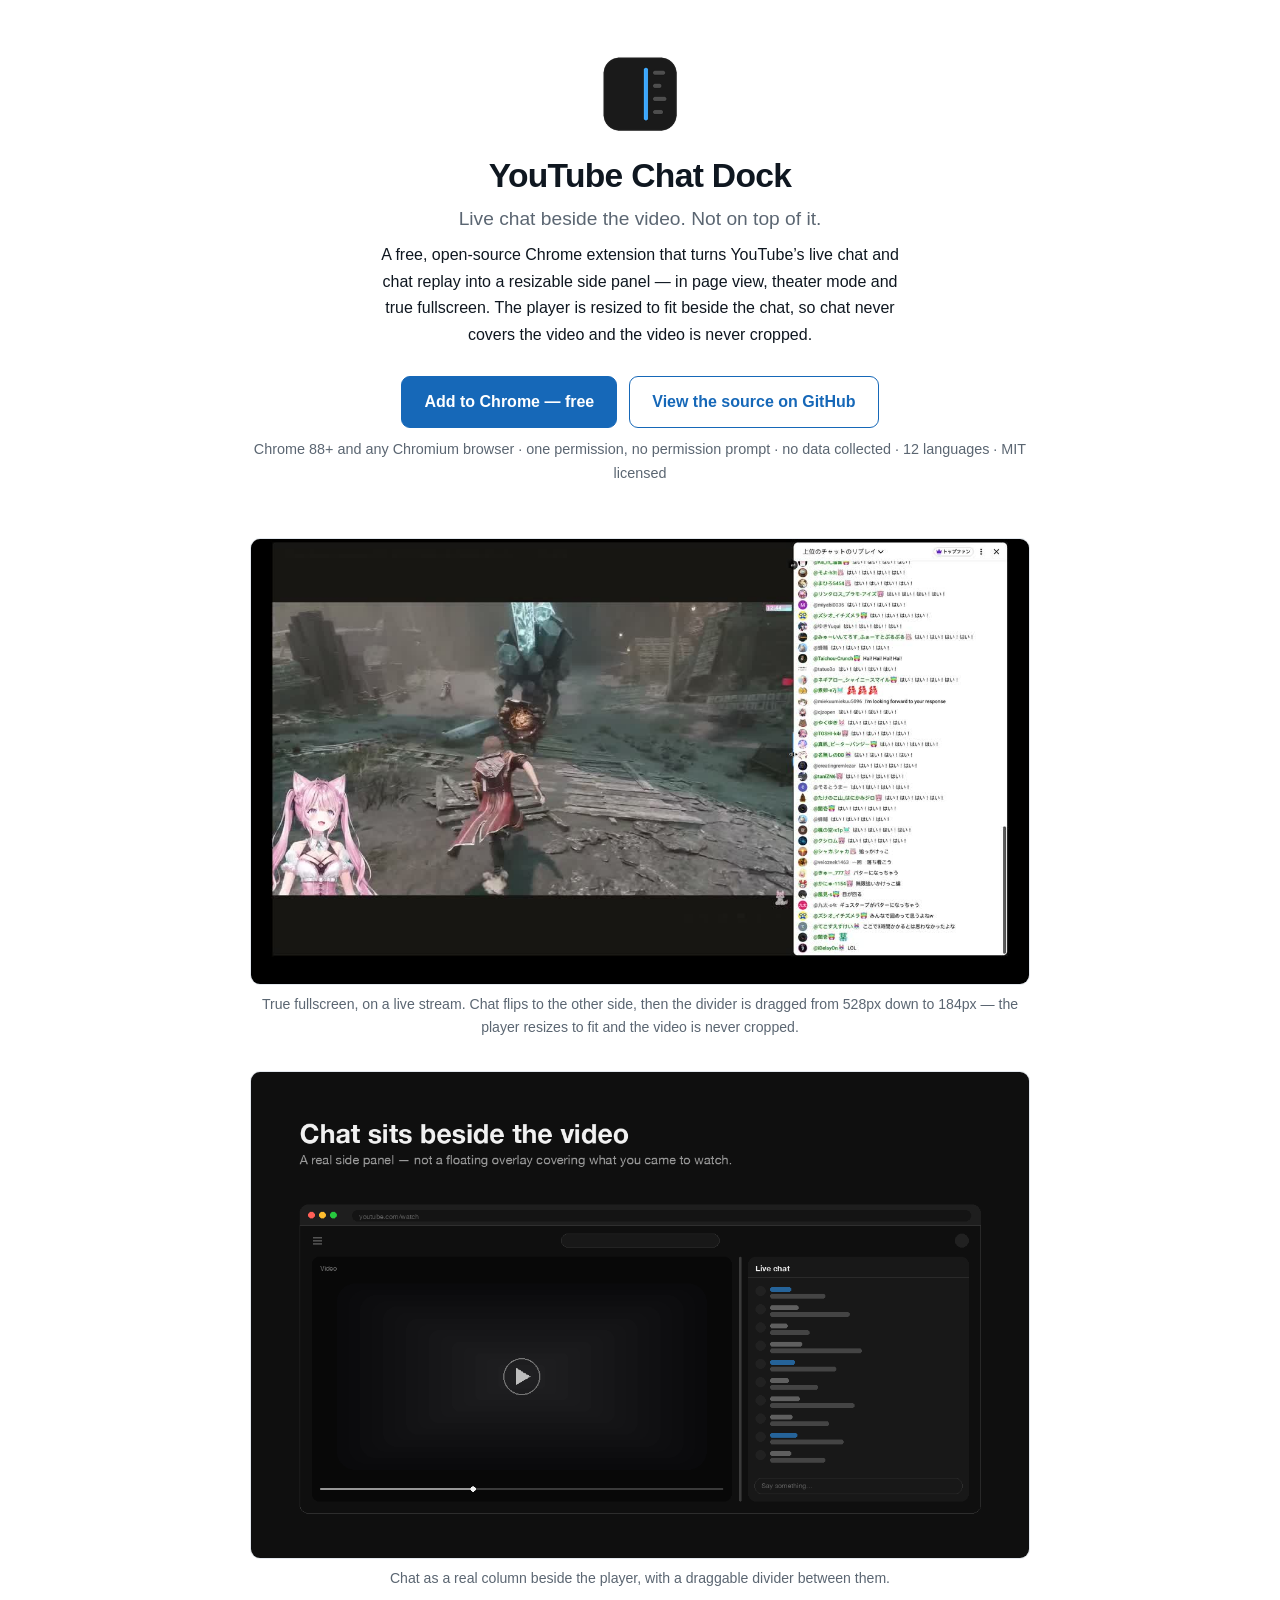
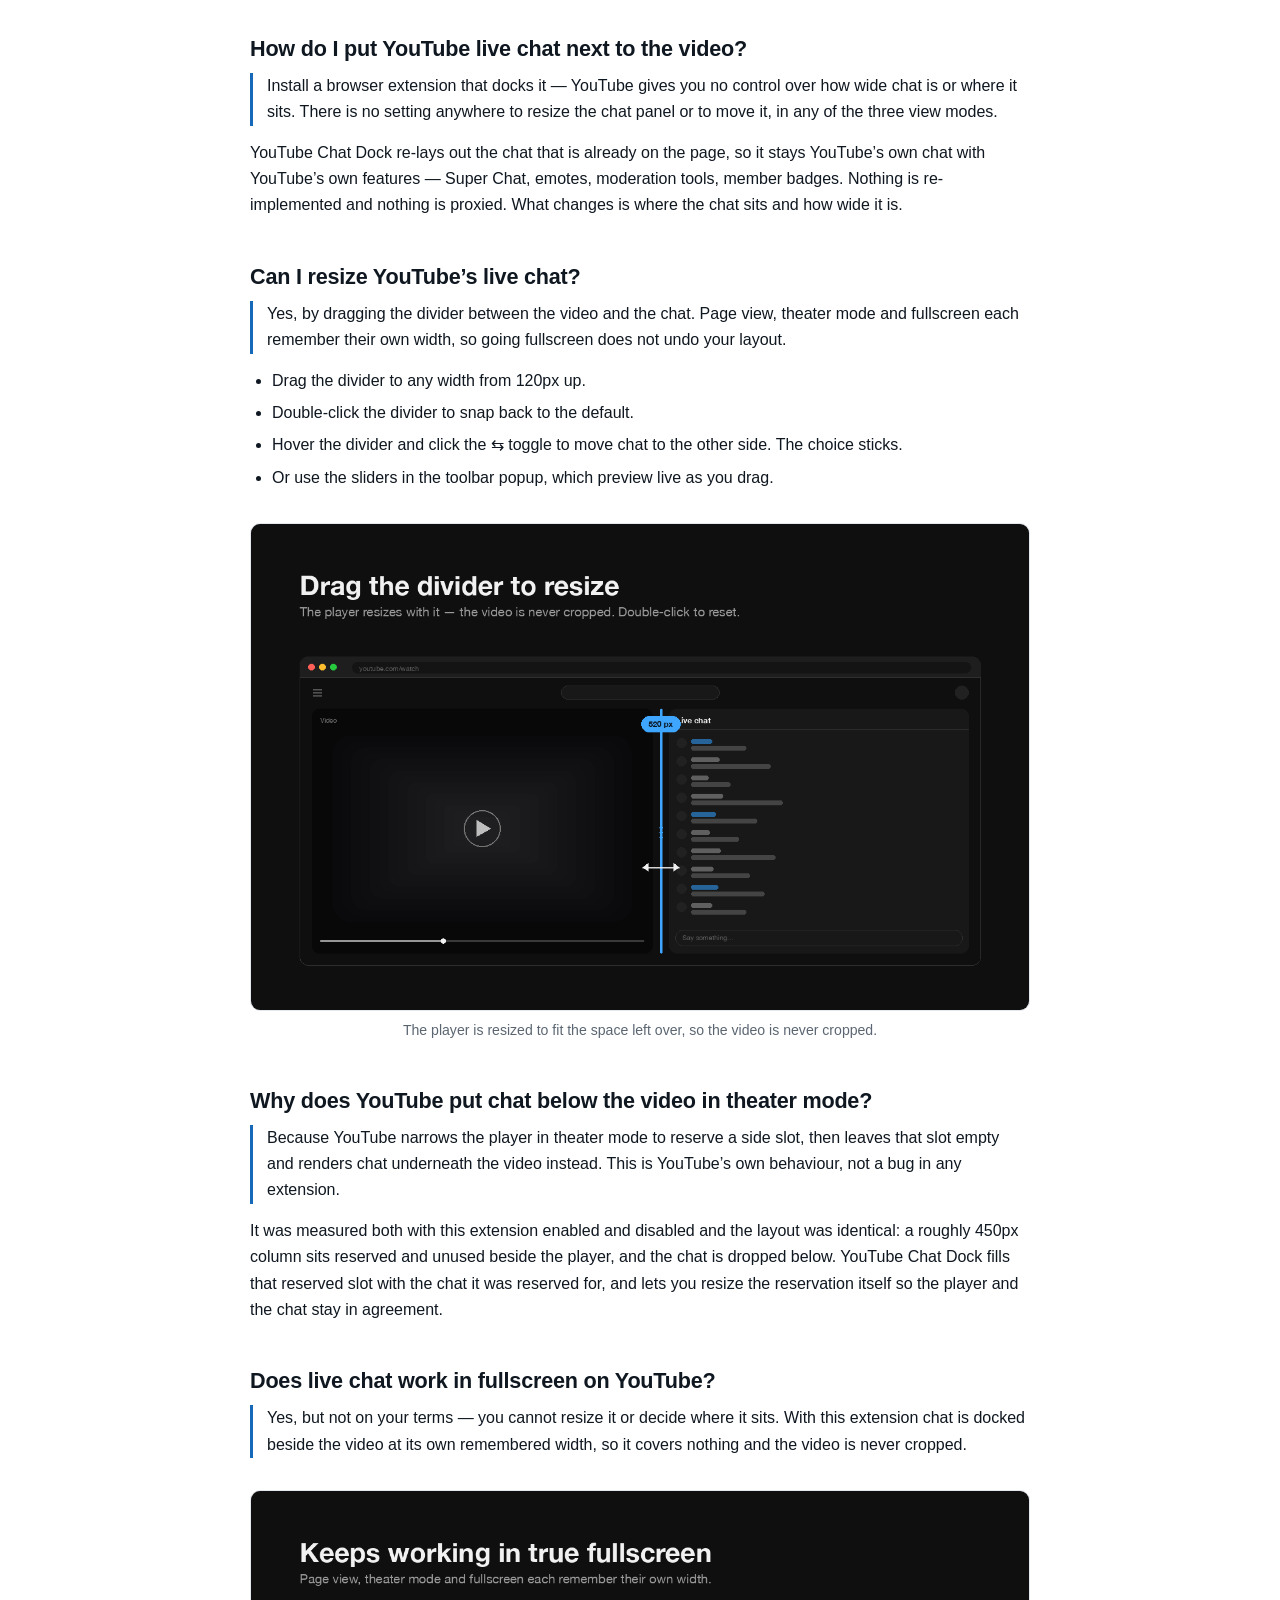
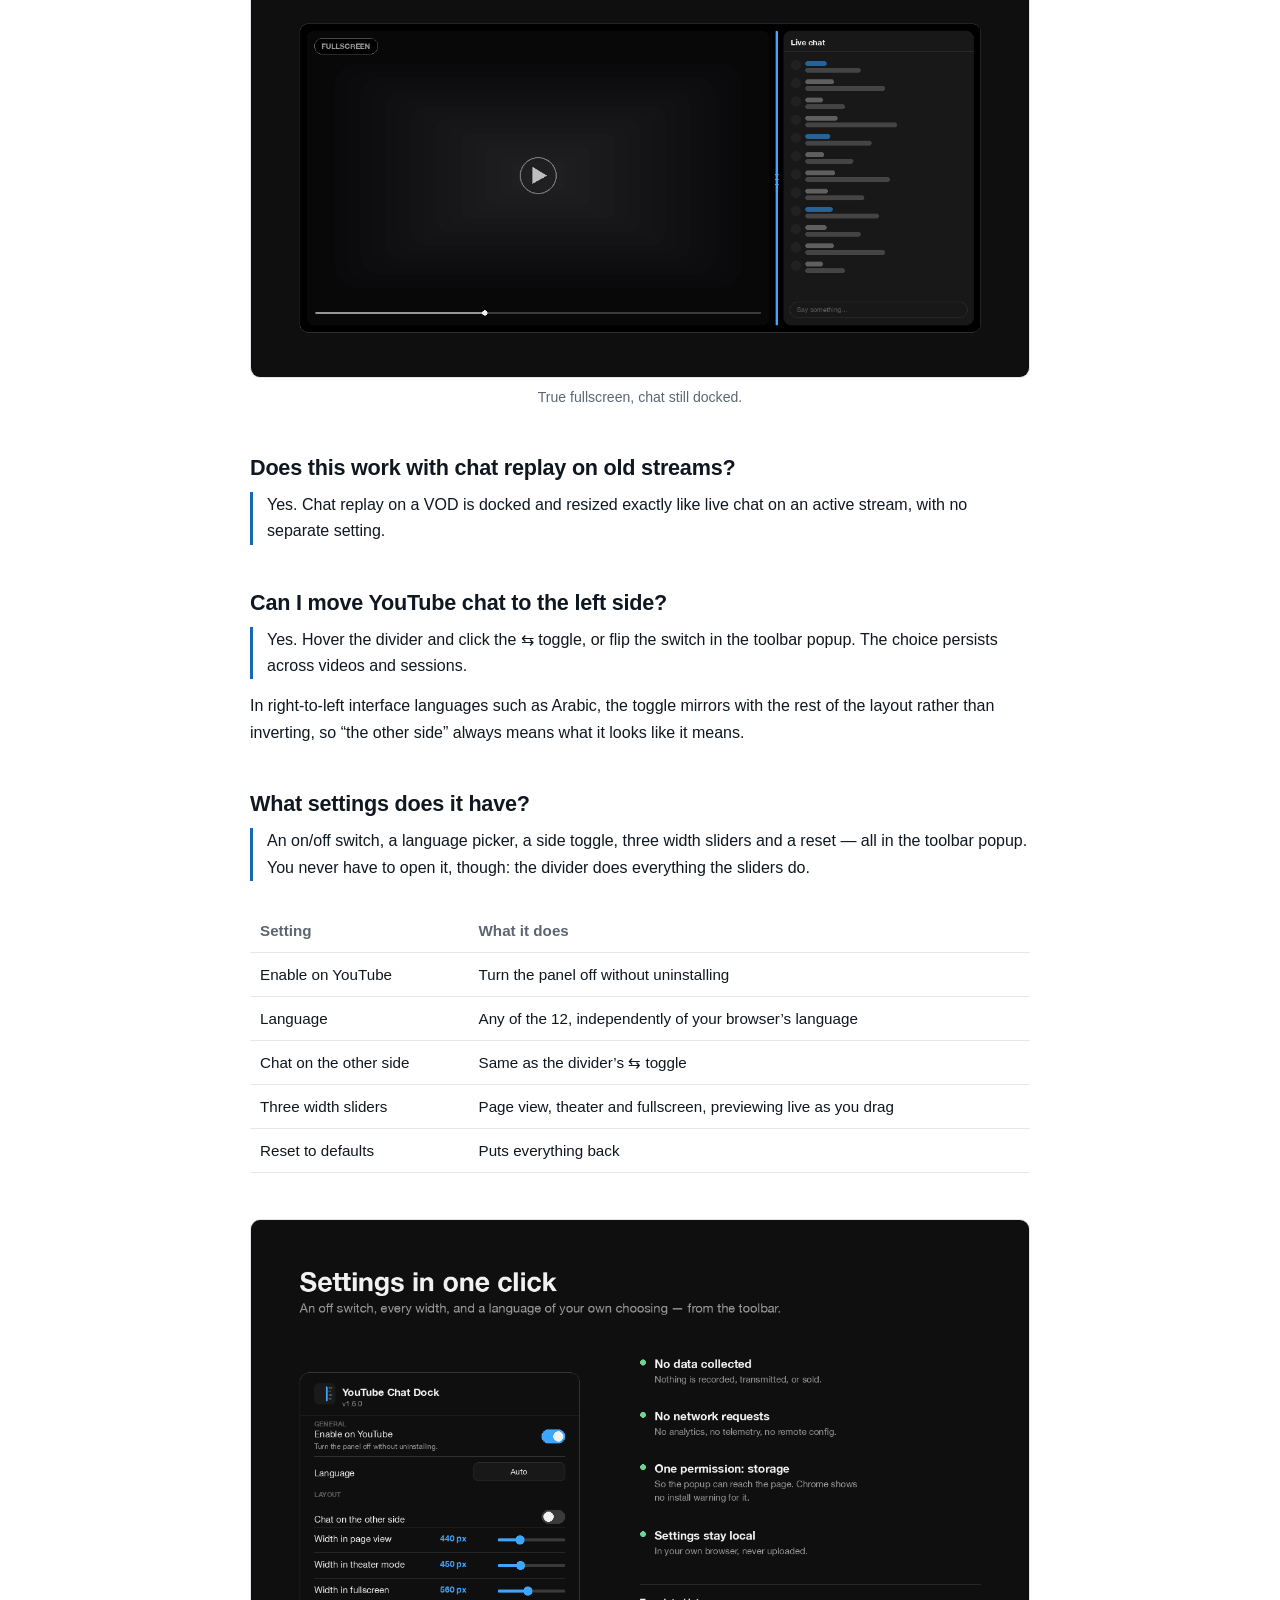
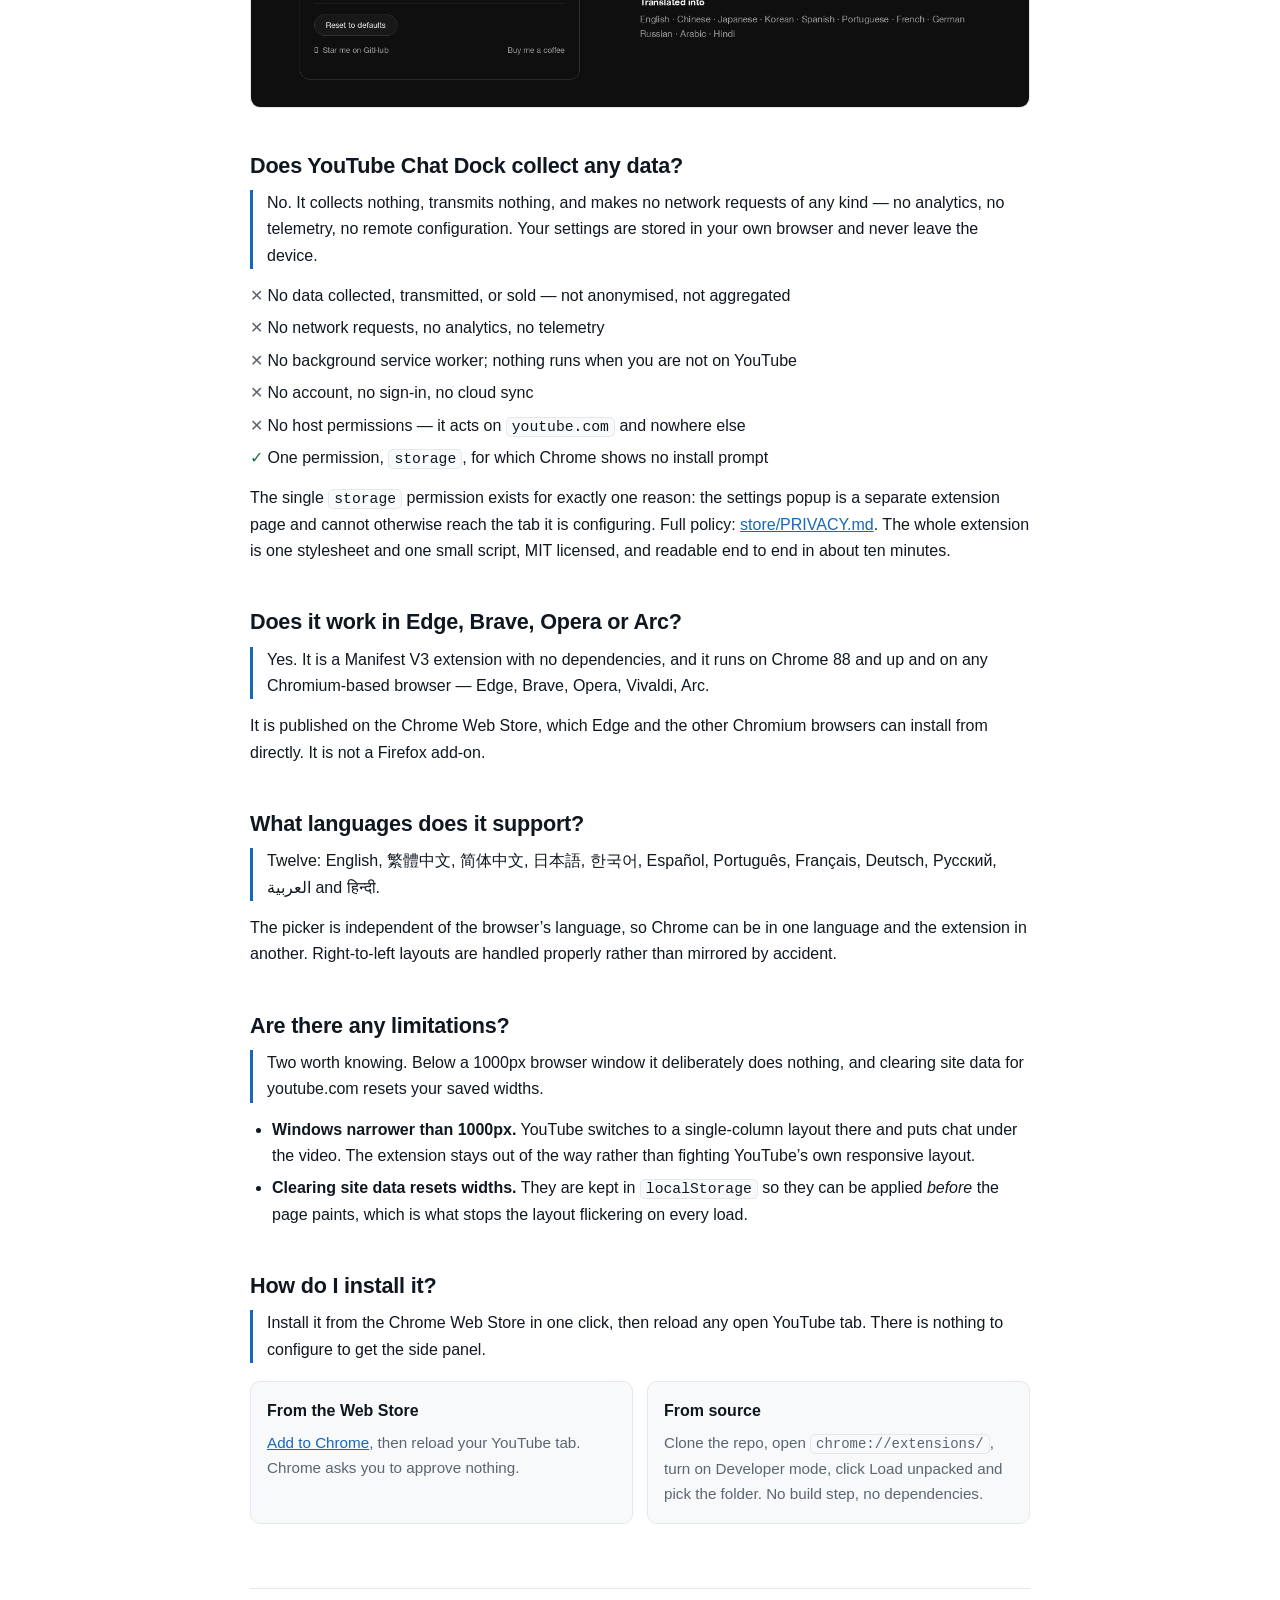
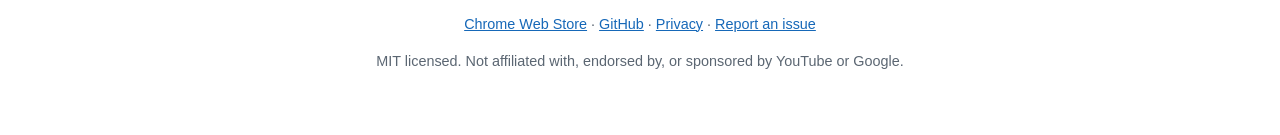
==== docs/index.html @ 8c86669f "Stop describing how YouTube presents chat, and say what it withholds The previous fix traded one wro" ====
<!DOCTYPE html>
<!--
  Landing page, served by GitHub Pages from /docs on main.

  It exists for search and for answer engines, which is why it is shaped the
  way it is: the store listing cannot rank for long-tail how-to queries, and a
  README ranks for little beyond the brand name. Every H2 below is phrased as
  a question someone actually types, and each answer opens with a direct
  sentence rather than a preamble — that first sentence is what gets lifted
  into a featured snippet or an LLM answer.

  The FAQPage JSON-LD at the bottom must stay word-for-word identical to the
  visible answers. Google drops structured data that does not match the page,
  so editing one without the other is worse than having neither.

  No external requests of any kind: no fonts, no CDN, no analytics. That keeps
  it fast, keeps the privacy claim below literally true of this page too, and
  means the page cannot break when something else goes down.
-->
<html lang="en">
<head>
<meta charset="utf-8">
<meta name="viewport" content="width=device-width, initial-scale=1">
<title>YouTube Chat Dock — Live Chat Side Panel for YouTube</title>
<meta name="description" content="Free Chrome extension that docks YouTube live chat and chat replay as a resizable side panel beside the video — in page view, theater mode and true fullscreen.">
<link rel="canonical" href="https://cc100053.github.io/YouTube-Chat-Dock/">
<link rel="icon" href="assets/icon128.png" type="image/png">

<meta property="og:type" content="website">
<meta property="og:site_name" content="YouTube Chat Dock">
<meta property="og:title" content="YouTube Chat Dock — Live Chat Side Panel for YouTube">
<meta property="og:description" content="Dock YouTube live chat and chat replay as a resizable side panel beside the video — page view, theater mode and true fullscreen.">
<meta property="og:url" content="https://cc100053.github.io/YouTube-Chat-Dock/">
<meta property="og:image" content="https://cc100053.github.io/YouTube-Chat-Dock/assets/screenshot-1-side-panel.png">
<meta name="twitter:card" content="summary_large_image">
<meta name="twitter:title" content="YouTube Chat Dock — Live Chat Side Panel for YouTube">
<meta name="twitter:description" content="Dock YouTube live chat and chat replay as a resizable side panel beside the video — page view, theater mode and true fullscreen.">
<meta name="twitter:image" content="https://cc100053.github.io/YouTube-Chat-Dock/assets/screenshot-1-side-panel.png">

<style>
:root{
  --bg:#ffffff; --fg:#0f1720; --muted:#5b6672; --line:#e3e8ee;
  --card:#f7f9fb; --accent:#1668b8; --accent-fg:#ffffff; --ok:#177245;
}
@media (prefers-color-scheme:dark){
  :root{
    --bg:#0e1116; --fg:#e8edf3; --muted:#9aa7b4; --line:#232a33;
    --card:#161b22; --accent:#3ea6ff; --accent-fg:#06121e; --ok:#6dd491;
  }
}
*{box-sizing:border-box}
html{-webkit-text-size-adjust:100%}
body{
  margin:0; background:var(--bg); color:var(--fg);
  font:16px/1.65 -apple-system,BlinkMacSystemFont,"Segoe UI",Roboto,Helvetica,Arial,sans-serif;
}
.wrap{max-width:820px; margin:0 auto; padding:0 20px}
a{color:var(--accent)}
img,video{max-width:100%; height:auto}

header{text-align:center; padding:56px 0 8px}
header img.logo{width:76px; height:76px}
h1{font-size:2.1rem; line-height:1.2; margin:16px 0 6px; letter-spacing:-.02em}
.tagline{font-size:1.2rem; color:var(--muted); margin:0 0 8px}
.lede{max-width:60ch; margin:0 auto; color:var(--fg)}

.cta{display:flex; gap:12px; justify-content:center; flex-wrap:wrap; margin:28px 0 10px}
.btn{
  display:inline-block; padding:12px 22px; border-radius:9px; font-weight:600;
  text-decoration:none; border:1px solid var(--accent);
  background:var(--accent); color:var(--accent-fg);
}
.btn.ghost{background:transparent; color:var(--accent)}
.meta{text-align:center; color:var(--muted); font-size:.9rem; margin:0 0 12px}

figure{margin:32px 0}
figcaption{color:var(--muted); font-size:.88rem; text-align:center; margin-top:8px}
.shot{border:1px solid var(--line); border-radius:10px; display:block}

h2{font-size:1.35rem; line-height:1.3; margin:44px 0 10px; letter-spacing:-.01em}
h3{font-size:1.05rem; margin:26px 0 6px}
p{margin:0 0 14px}
ul{margin:0 0 14px; padding-inline-start:22px}
li{margin:6px 0}

.answer{
  border-inline-start:3px solid var(--accent); padding-inline-start:14px;
  margin:0 0 14px; font-weight:500;
}
.grid{display:grid; grid-template-columns:repeat(auto-fit,minmax(240px,1fr)); gap:14px; margin:18px 0}
.card{background:var(--card); border:1px solid var(--line); border-radius:10px; padding:16px}
.card h3{margin:0 0 6px; font-size:1rem}
.card p{margin:0; color:var(--muted); font-size:.95rem}

table{width:100%; border-collapse:collapse; margin:14px 0; font-size:.95rem}
th,td{text-align:start; padding:9px 10px; border-bottom:1px solid var(--line); vertical-align:top}
th{color:var(--muted); font-weight:600}
.scroller{overflow-x:auto}

.privacy li{list-style:none; margin-inline-start:-22px}
.privacy .no::before{content:"✕ "; color:var(--muted)}
.privacy .yes::before{content:"✓ "; color:var(--ok)}

footer{
  margin:64px 0 0; padding:24px 0 48px; border-top:1px solid var(--line);
  color:var(--muted); font-size:.9rem; text-align:center;
}
code{background:var(--card); border:1px solid var(--line); border-radius:5px; padding:1px 5px; font-size:.92em}
</style>
</head>
<body>

<div class="wrap">

<header>
  <img class="logo" src="assets/icon128.png" width="76" height="76" alt="YouTube Chat Dock logo">
  <h1>YouTube Chat Dock</h1>
  <p class="tagline">Live chat beside the video. Not on top of it.</p>
  <p class="lede">
    A free, open-source Chrome extension that turns YouTube&rsquo;s live chat and
    chat replay into a resizable side panel &mdash; in page view, theater mode
    and true fullscreen. The player is resized to fit beside the chat, so chat
    never covers the video and the video is never cropped.
  </p>
  <div class="cta">
    <a class="btn" href="https://chromewebstore.google.com/detail/youtube-chat-dock/bkmbhlkcjbkjapbamkidacajjfhoiiam">Add to Chrome &mdash; free</a>
    <a class="btn ghost" href="https://github.com/cc100053/YouTube-Chat-Dock">View the source on GitHub</a>
  </div>
  <p class="meta">
    Chrome 88+ and any Chromium browser &middot; one permission, no permission prompt &middot;
    no data collected &middot; 12 languages &middot; MIT licensed
  </p>
</header>

<!--
  The demo is MP4, not a GIF, and that is a measured decision rather than a
  preference. The clip is full-motion game footage with a scrolling chat beside
  it, so nearly every pixel changes every frame and GIF's inter-frame
  compression has nothing to work with: the same 2.8 seconds measured 4.3MB as
  a 480px GIF that looked rough, against 2.0MB as a 1280px MP4 that does not.
  autoplay+muted+loop+playsinline is what makes it behave like a GIF anyway,
  and it is the combination iOS Safari requires to play inline at all.
-->
<figure>
  <video class="shot" src="assets/demo.mp4" poster="assets/demo-poster.jpg"
         width="1280" height="732"
         autoplay loop muted playsinline preload="metadata"
         aria-label="Screen recording: YouTube in true fullscreen with live chat docked as a side panel beside the video. The panel is flipped to the other side, then resized by dragging the divider from 528px down to 184px, with the video resizing to fit and never cropping.">
  </video>
  <figcaption>
    True fullscreen, on a live stream. Chat flips to the other side, then the
    divider is dragged from 528px down to 184px — the player resizes to fit and
    the video is never cropped.
  </figcaption>
</figure>

<figure>
  <img class="shot" src="assets/screenshot-1-side-panel.png" width="1280" height="800"
       alt="YouTube live chat docked as a resizable column to the right of the video, with a draggable divider between them">
  <figcaption>Chat as a real column beside the player, with a draggable divider between them.</figcaption>
</figure>

<h2>How do I put YouTube live chat next to the video?</h2>
<p class="answer">
  Install a browser extension that docks it &mdash; YouTube gives you no control
  over how wide chat is or where it sits. There is no setting anywhere to resize
  the chat panel or to move it, in any of the three view modes.
</p>
<p>
  YouTube Chat Dock re-lays out the chat that is already on the page, so it stays
  YouTube&rsquo;s own chat with YouTube&rsquo;s own features &mdash; Super Chat,
  emotes, moderation tools, member badges. Nothing is re-implemented and nothing
  is proxied. What changes is where the chat sits and how wide it is.
</p>

<h2>Can I resize YouTube&rsquo;s live chat?</h2>
<p class="answer">
  Yes, by dragging the divider between the video and the chat. Page view, theater
  mode and fullscreen each remember their own width, so going fullscreen does not
  undo your layout.
</p>
<ul>
  <li>Drag the divider to any width from 120px up.</li>
  <li>Double-click the divider to snap back to the default.</li>
  <li>Hover the divider and click the &#8646; toggle to move chat to the other side. The choice sticks.</li>
  <li>Or use the sliders in the toolbar popup, which preview live as you drag.</li>
</ul>
<figure>
  <img class="shot" src="assets/screenshot-2-drag-to-resize.png" width="1280" height="800"
       alt="Illustration of the divider being dragged, with the video resizing to fit the space left over">
  <figcaption>The player is resized to fit the space left over, so the video is never cropped.</figcaption>
</figure>

<h2>Why does YouTube put chat below the video in theater mode?</h2>
<p class="answer">
  Because YouTube narrows the player in theater mode to reserve a side slot, then
  leaves that slot empty and renders chat underneath the video instead. This is
  YouTube&rsquo;s own behaviour, not a bug in any extension.
</p>
<p>
  It was measured both with this extension enabled and disabled and the layout was
  identical: a roughly 450px column sits reserved and unused beside the player, and
  the chat is dropped below. YouTube Chat Dock fills that reserved slot with the
  chat it was reserved for, and lets you resize the reservation itself so the
  player and the chat stay in agreement.
</p>

<h2>Does live chat work in fullscreen on YouTube?</h2>
<p class="answer">
  Yes, but not on your terms &mdash; you cannot resize it or decide where it
  sits. With this extension chat is docked beside the video at its own
  remembered width, so it covers nothing and the video is never cropped.
</p>
<figure>
  <img class="shot" src="assets/screenshot-3-fullscreen.png" width="1280" height="800"
       alt="Illustration of chat docked beside the video in true fullscreen, with the video uncropped">
  <figcaption>True fullscreen, chat still docked.</figcaption>
</figure>

<h2>Does this work with chat replay on old streams?</h2>
<p class="answer">
  Yes. Chat replay on a VOD is docked and resized exactly like live chat on an
  active stream, with no separate setting.
</p>

<h2>Can I move YouTube chat to the left side?</h2>
<p class="answer">
  Yes. Hover the divider and click the &#8646; toggle, or flip the switch in the
  toolbar popup. The choice persists across videos and sessions.
</p>
<p>
  In right-to-left interface languages such as Arabic, the toggle mirrors with the
  rest of the layout rather than inverting, so &ldquo;the other side&rdquo; always
  means what it looks like it means.
</p>

<h2>What settings does it have?</h2>
<p class="answer">
  An on/off switch, a language picker, a side toggle, three width sliders and a
  reset &mdash; all in the toolbar popup. You never have to open it, though: the
  divider does everything the sliders do.
</p>
<div class="scroller">
<table>
  <tr><th>Setting</th><th>What it does</th></tr>
  <tr><td>Enable on YouTube</td><td>Turn the panel off without uninstalling</td></tr>
  <tr><td>Language</td><td>Any of the 12, independently of your browser&rsquo;s language</td></tr>
  <tr><td>Chat on the other side</td><td>Same as the divider&rsquo;s &#8646; toggle</td></tr>
  <tr><td>Three width sliders</td><td>Page view, theater and fullscreen, previewing live as you drag</td></tr>
  <tr><td>Reset to defaults</td><td>Puts everything back</td></tr>
</table>
</div>
<figure>
  <img class="shot" src="assets/screenshot-5-settings.png" width="1280" height="800"
       alt="The settings popup, showing an enable switch, language picker, side toggle and three width sliders">
</figure>

<h2>Does YouTube Chat Dock collect any data?</h2>
<p class="answer">
  No. It collects nothing, transmits nothing, and makes no network requests of any
  kind &mdash; no analytics, no telemetry, no remote configuration. Your settings
  are stored in your own browser and never leave the device.
</p>
<ul class="privacy">
  <li class="no">No data collected, transmitted, or sold &mdash; not anonymised, not aggregated</li>
  <li class="no">No network requests, no analytics, no telemetry</li>
  <li class="no">No background service worker; nothing runs when you are not on YouTube</li>
  <li class="no">No account, no sign-in, no cloud sync</li>
  <li class="no">No host permissions &mdash; it acts on <code>youtube.com</code> and nowhere else</li>
  <li class="yes">One permission, <code>storage</code>, for which Chrome shows no install prompt</li>
</ul>
<p>
  The single <code>storage</code> permission exists for exactly one reason: the
  settings popup is a separate extension page and cannot otherwise reach the tab it
  is configuring. Full policy:
  <a href="https://github.com/cc100053/YouTube-Chat-Dock/blob/main/store/PRIVACY.md">store/PRIVACY.md</a>.
  The whole extension is one stylesheet and one small script, MIT licensed, and
  readable end to end in about ten minutes.
</p>

<h2>Does it work in Edge, Brave, Opera or Arc?</h2>
<p class="answer">
  Yes. It is a Manifest V3 extension with no dependencies, and it runs on Chrome 88
  and up and on any Chromium-based browser &mdash; Edge, Brave, Opera, Vivaldi, Arc.
</p>
<p>
  It is published on the Chrome Web Store, which Edge and the other Chromium
  browsers can install from directly. It is not a Firefox add-on.
</p>

<h2>What languages does it support?</h2>
<p class="answer">
  Twelve: English, 繁體中文, 简体中文, 日本語, 한국어, Español, Português, Français,
  Deutsch, Русский, العربية and हिन्दी.
</p>
<p>
  The picker is independent of the browser&rsquo;s language, so Chrome can be in one
  language and the extension in another. Right-to-left layouts are handled properly
  rather than mirrored by accident.
</p>

<h2>Are there any limitations?</h2>
<p class="answer">
  Two worth knowing. Below a 1000px browser window it deliberately does nothing,
  and clearing site data for youtube.com resets your saved widths.
</p>
<ul>
  <li>
    <strong>Windows narrower than 1000px.</strong> YouTube switches to a
    single-column layout there and puts chat under the video. The extension stays
    out of the way rather than fighting YouTube&rsquo;s own responsive layout.
  </li>
  <li>
    <strong>Clearing site data resets widths.</strong> They are kept in
    <code>localStorage</code> so they can be applied <em>before</em> the page paints,
    which is what stops the layout flickering on every load.
  </li>
</ul>

<h2>How do I install it?</h2>
<p class="answer">
  Install it from the Chrome Web Store in one click, then reload any open YouTube
  tab. There is nothing to configure to get the side panel.
</p>
<div class="grid">
  <div class="card">
    <h3>From the Web Store</h3>
    <p><a href="https://chromewebstore.google.com/detail/youtube-chat-dock/bkmbhlkcjbkjapbamkidacajjfhoiiam">Add to Chrome</a>, then reload your YouTube tab. Chrome asks you to approve nothing.</p>
  </div>
  <div class="card">
    <h3>From source</h3>
    <p>Clone the repo, open <code>chrome://extensions/</code>, turn on Developer mode, click Load unpacked and pick the folder. No build step, no dependencies.</p>
  </div>
</div>

<footer>
  <p>
    <a href="https://chromewebstore.google.com/detail/youtube-chat-dock/bkmbhlkcjbkjapbamkidacajjfhoiiam">Chrome Web Store</a> &middot;
    <a href="https://github.com/cc100053/YouTube-Chat-Dock">GitHub</a> &middot;
    <a href="https://github.com/cc100053/YouTube-Chat-Dock/blob/main/store/PRIVACY.md">Privacy</a> &middot;
    <a href="https://github.com/cc100053/YouTube-Chat-Dock/issues">Report an issue</a>
  </p>
  <p>MIT licensed. Not affiliated with, endorsed by, or sponsored by YouTube or Google.</p>
</footer>

</div>

<script type="application/ld+json">
{
  "@context": "https://schema.org",
  "@graph": [
    {
      "@type": "SoftwareApplication",
      "@id": "https://cc100053.github.io/YouTube-Chat-Dock/#app",
      "name": "YouTube Chat Dock",
      "alternateName": "YouTube Chat Dock — Side Panel for Live Chat & Replay",
      "description": "A Chrome extension that turns YouTube's live chat and chat replay into a resizable side panel beside the video, in page view, theater mode and true fullscreen.",
      "applicationCategory": "BrowserApplication",
      "applicationSubCategory": "Chrome Extension",
      "operatingSystem": "Chrome 88+, Microsoft Edge, Brave, Opera, Vivaldi, Arc",
      "browserRequirements": "Requires Chrome 88 or any Chromium-based browser",
      "softwareVersion": "1.7.0",
      "url": "https://cc100053.github.io/YouTube-Chat-Dock/",
      "downloadUrl": "https://chromewebstore.google.com/detail/youtube-chat-dock/bkmbhlkcjbkjapbamkidacajjfhoiiam",
      "installUrl": "https://chromewebstore.google.com/detail/youtube-chat-dock/bkmbhlkcjbkjapbamkidacajjfhoiiam",
      "screenshot": "https://cc100053.github.io/YouTube-Chat-Dock/assets/screenshot-1-side-panel.png",
      "license": "https://opensource.org/licenses/MIT",
      "isAccessibleForFree": true,
      "inLanguage": ["en","zh-TW","zh-CN","ja","ko","es","pt-BR","fr","de","ru","ar","hi"],
      "offers": {
        "@type": "Offer",
        "price": "0",
        "priceCurrency": "USD"
      },
      "featureList": [
        "Docks YouTube live chat as a resizable side panel beside the video",
        "Draggable divider, with separate remembered widths for page view, theater mode and fullscreen",
        "Works in true fullscreen, where YouTube gives you no control over the chat's width or position",
        "Fills the empty side slot YouTube reserves in theater mode",
        "Chat replay on VODs behaves exactly like live chat",
        "Chat can be moved to either side",
        "Right-to-left layouts supported",
        "12 interface languages, independent of the browser language"
      ]
    },
    {
      "@type": "FAQPage",
      "@id": "https://cc100053.github.io/YouTube-Chat-Dock/#faq",
      "mainEntity": [
        {
          "@type": "Question",
          "name": "How do I put YouTube live chat next to the video?",
          "acceptedAnswer": {
            "@type": "Answer",
            "text": "Install a browser extension that docks it — YouTube gives you no control over how wide chat is or where it sits. There is no setting anywhere to resize the chat panel or to move it, in any of the three view modes."
          }
        },
        {
          "@type": "Question",
          "name": "Can I resize YouTube’s live chat?",
          "acceptedAnswer": {
            "@type": "Answer",
            "text": "Yes, by dragging the divider between the video and the chat. Page view, theater mode and fullscreen each remember their own width, so going fullscreen does not undo your layout."
          }
        },
        {
          "@type": "Question",
          "name": "Why does YouTube put chat below the video in theater mode?",
          "acceptedAnswer": {
            "@type": "Answer",
            "text": "Because YouTube narrows the player in theater mode to reserve a side slot, then leaves that slot empty and renders chat underneath the video instead. This is YouTube’s own behaviour, not a bug in any extension."
          }
        },
        {
          "@type": "Question",
          "name": "Does live chat work in fullscreen on YouTube?",
          "acceptedAnswer": {
            "@type": "Answer",
            "text": "Yes, but not on your terms — you cannot resize it or decide where it sits. With this extension chat is docked beside the video at its own remembered width, so it covers nothing and the video is never cropped."
          }
        },
        {
          "@type": "Question",
          "name": "Does this work with chat replay on old streams?",
          "acceptedAnswer": {
            "@type": "Answer",
            "text": "Yes. Chat replay on a VOD is docked and resized exactly like live chat on an active stream, with no separate setting."
          }
        },
        {
          "@type": "Question",
          "name": "Can I move YouTube chat to the left side?",
          "acceptedAnswer": {
            "@type": "Answer",
            "text": "Yes. Hover the divider and click the ⇆ toggle, or flip the switch in the toolbar popup. The choice persists across videos and sessions."
          }
        },
        {
          "@type": "Question",
          "name": "What settings does it have?",
          "acceptedAnswer": {
            "@type": "Answer",
            "text": "An on/off switch, a language picker, a side toggle, three width sliders and a reset — all in the toolbar popup. You never have to open it, though: the divider does everything the sliders do."
          }
        },
        {
          "@type": "Question",
          "name": "Does YouTube Chat Dock collect any data?",
          "acceptedAnswer": {
            "@type": "Answer",
            "text": "No. It collects nothing, transmits nothing, and makes no network requests of any kind — no analytics, no telemetry, no remote configuration. Your settings are stored in your own browser and never leave the device."
          }
        },
        {
          "@type": "Question",
          "name": "Does it work in Edge, Brave, Opera or Arc?",
          "acceptedAnswer": {
            "@type": "Answer",
            "text": "Yes. It is a Manifest V3 extension with no dependencies, and it runs on Chrome 88 and up and on any Chromium-based browser — Edge, Brave, Opera, Vivaldi, Arc."
          }
        },
        {
          "@type": "Question",
          "name": "What languages does it support?",
          "acceptedAnswer": {
            "@type": "Answer",
            "text": "Twelve: English, 繁體中文, 简体中文, 日本語, 한국어, Español, Português, Français, Deutsch, Русский, العربية and हिन्दी."
          }
        },
        {
          "@type": "Question",
          "name": "Are there any limitations?",
          "acceptedAnswer": {
            "@type": "Answer",
            "text": "Two worth knowing. Below a 1000px browser window it deliberately does nothing, and clearing site data for youtube.com resets your saved widths."
          }
        },
        {
          "@type": "Question",
          "name": "How do I install it?",
          "acceptedAnswer": {
            "@type": "Answer",
            "text": "Install it from the Chrome Web Store in one click, then reload any open YouTube tab. There is nothing to configure to get the side panel."
          }
        }
      ]
    }
  ]
}
</script>

</body>
</html>
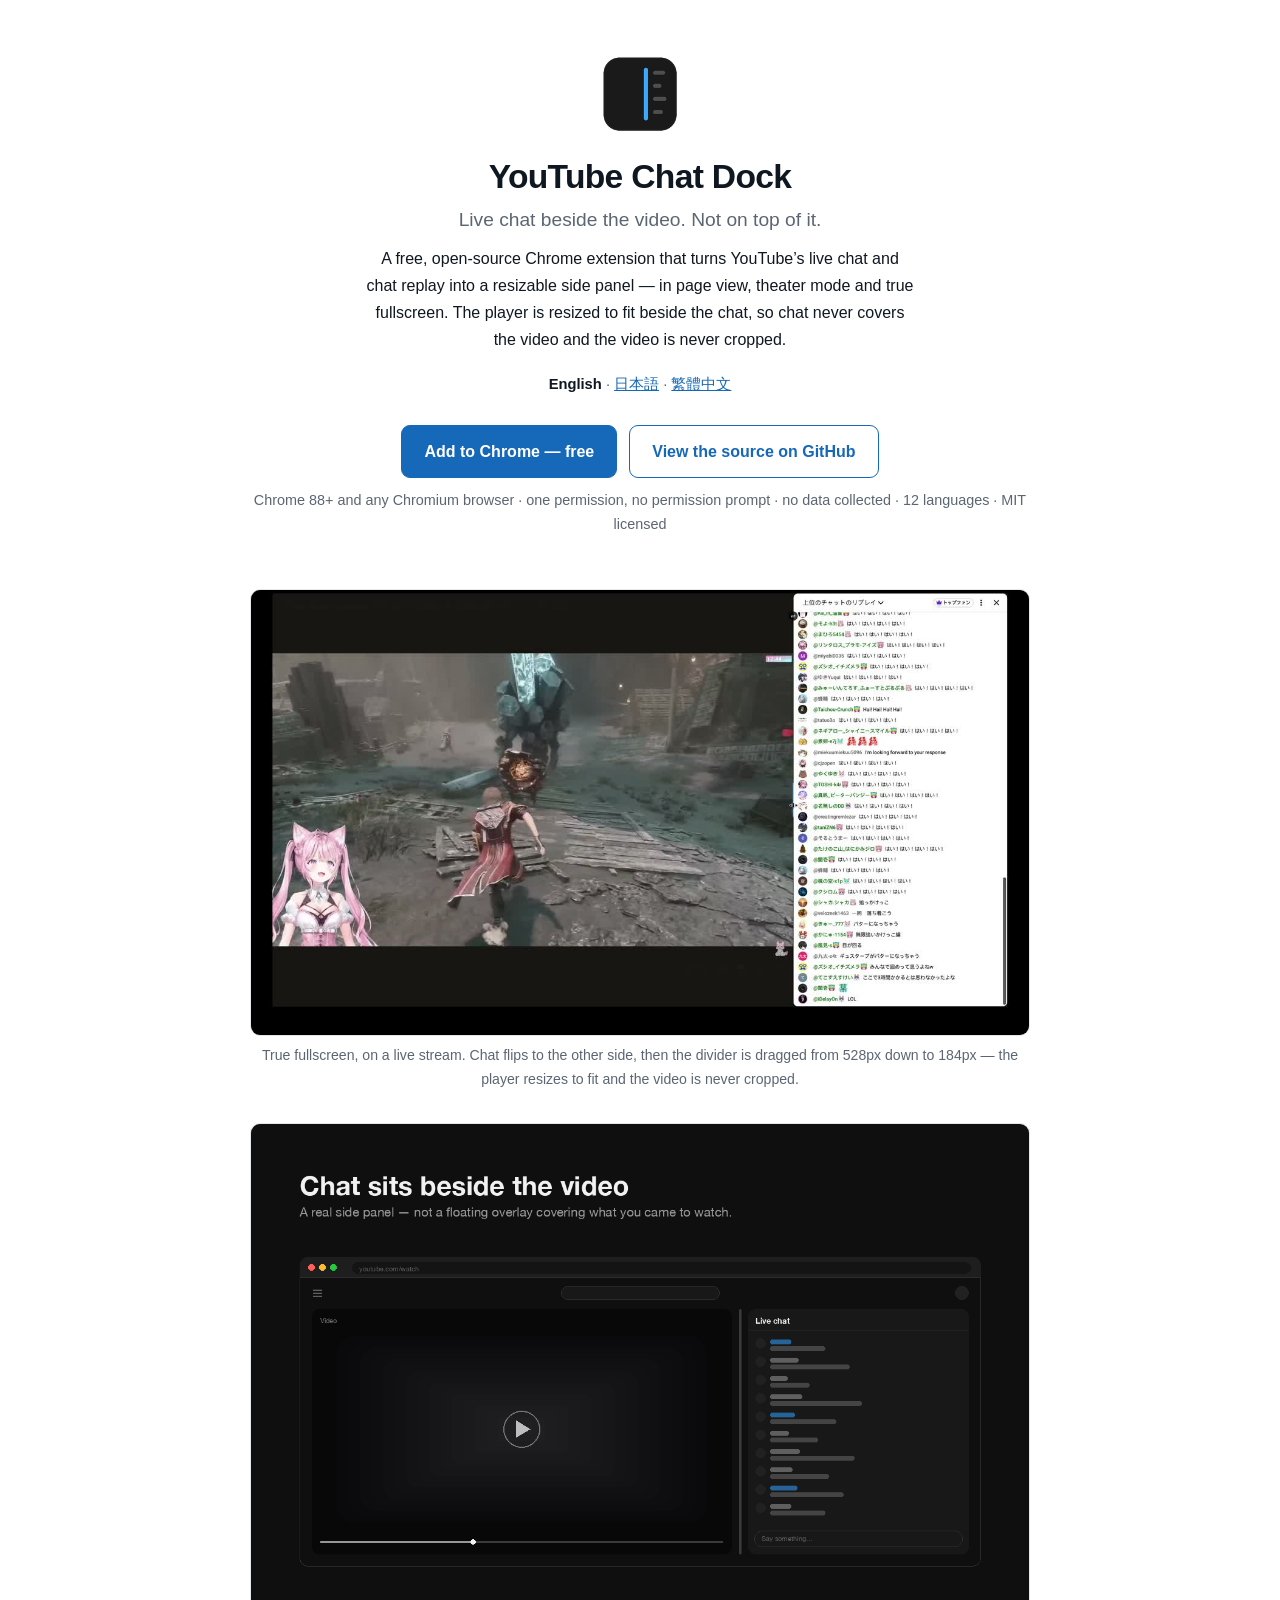
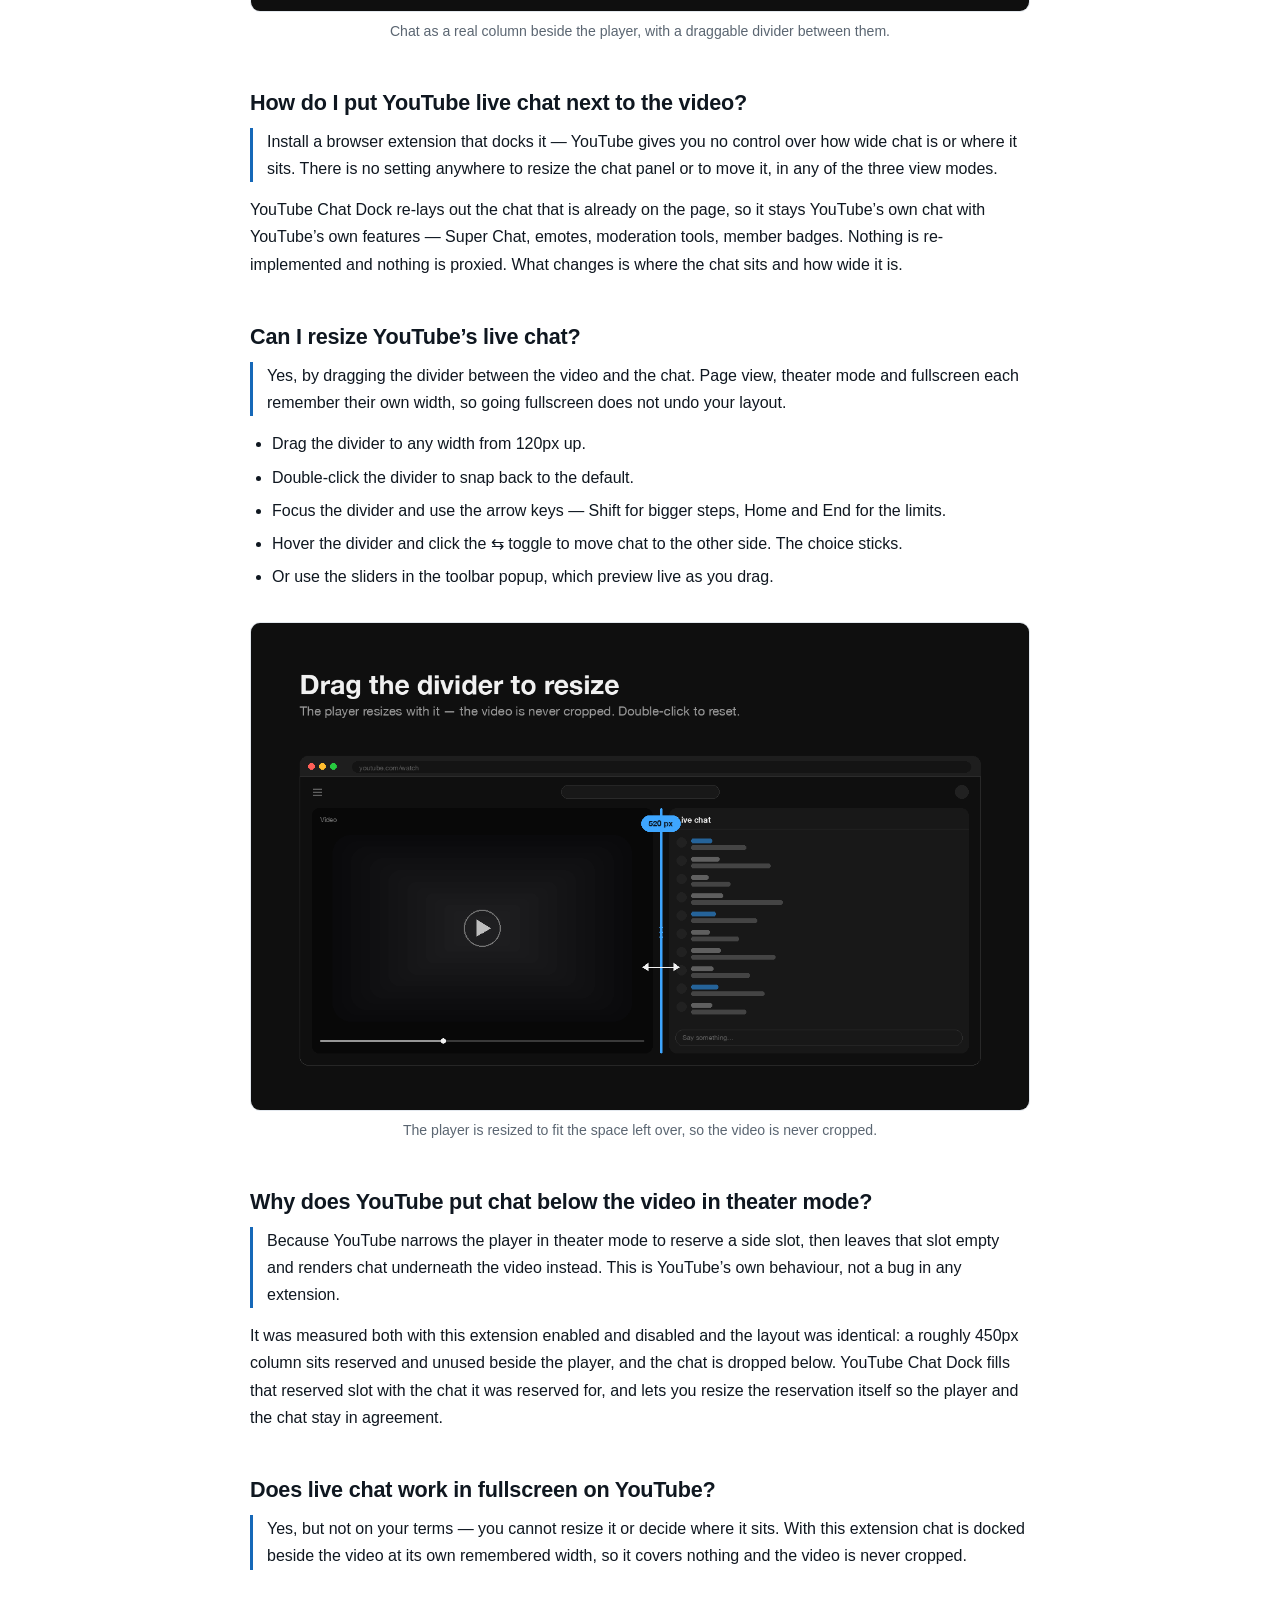
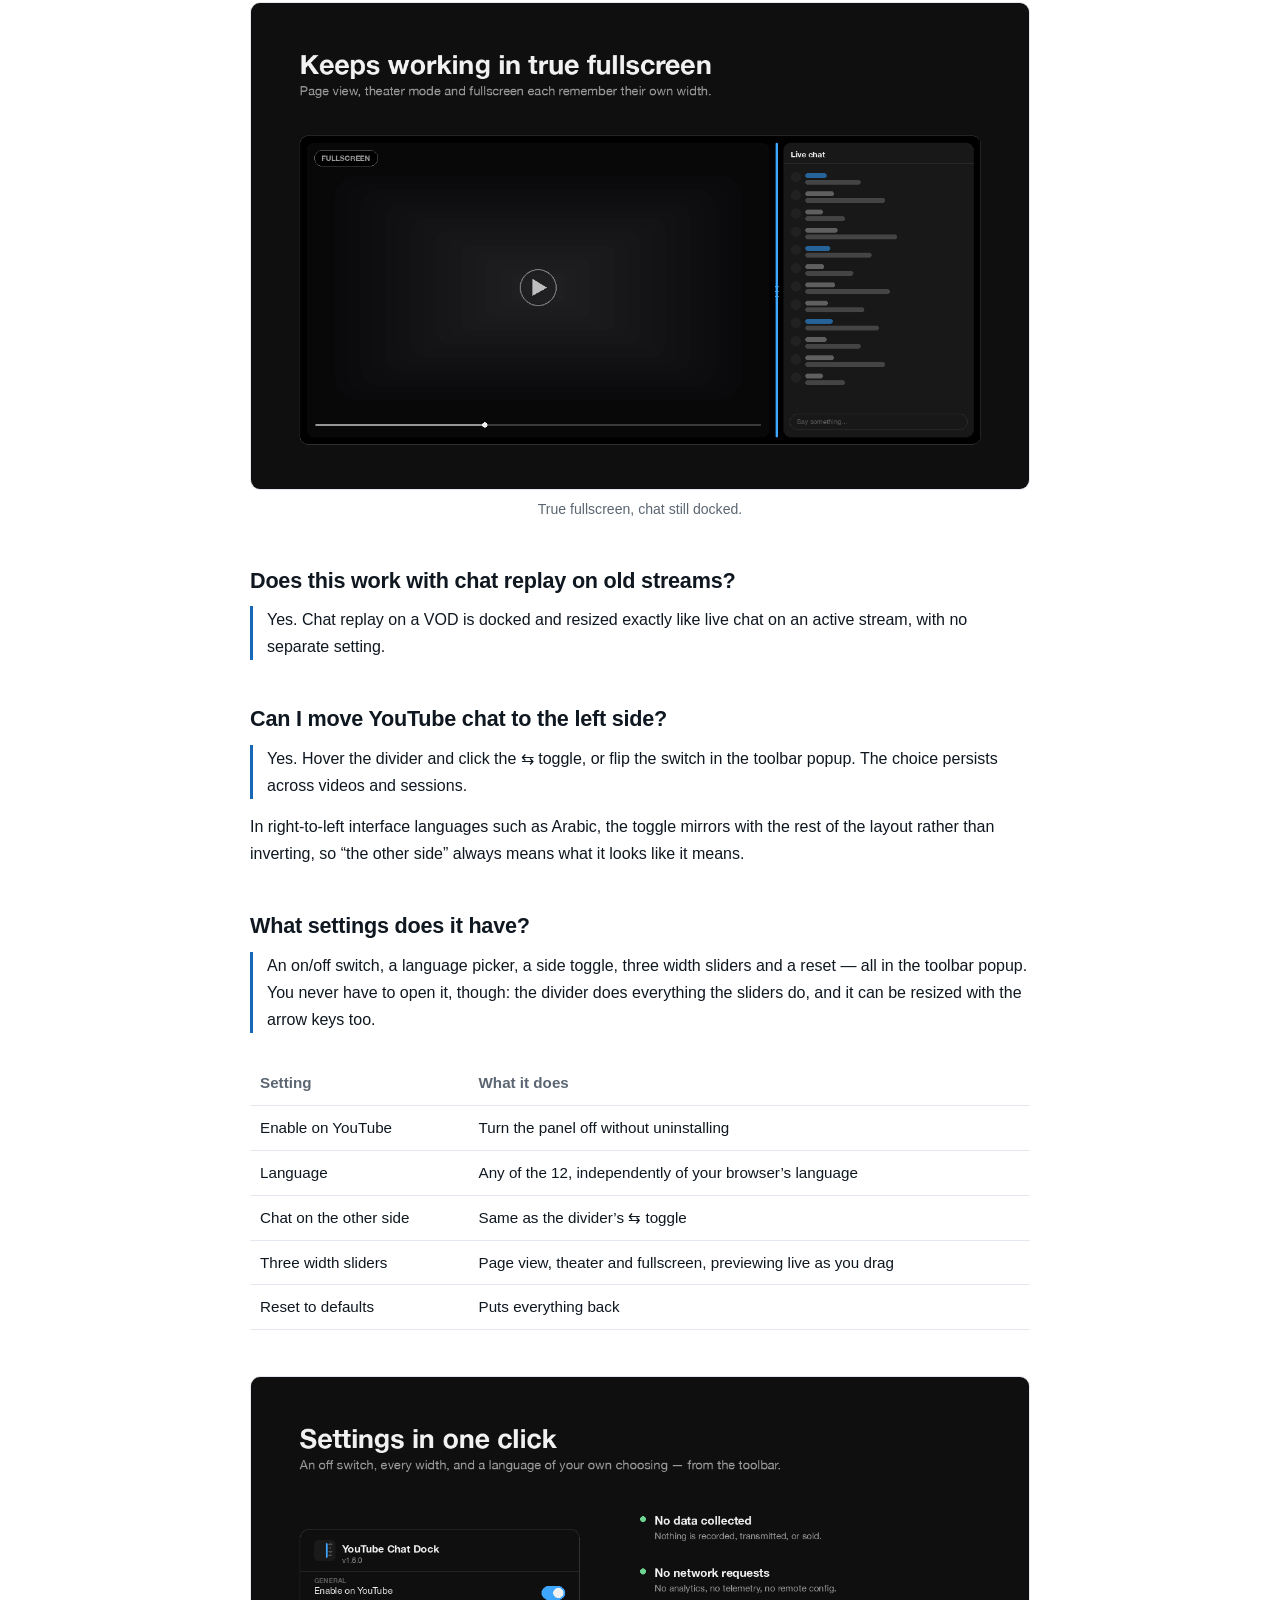
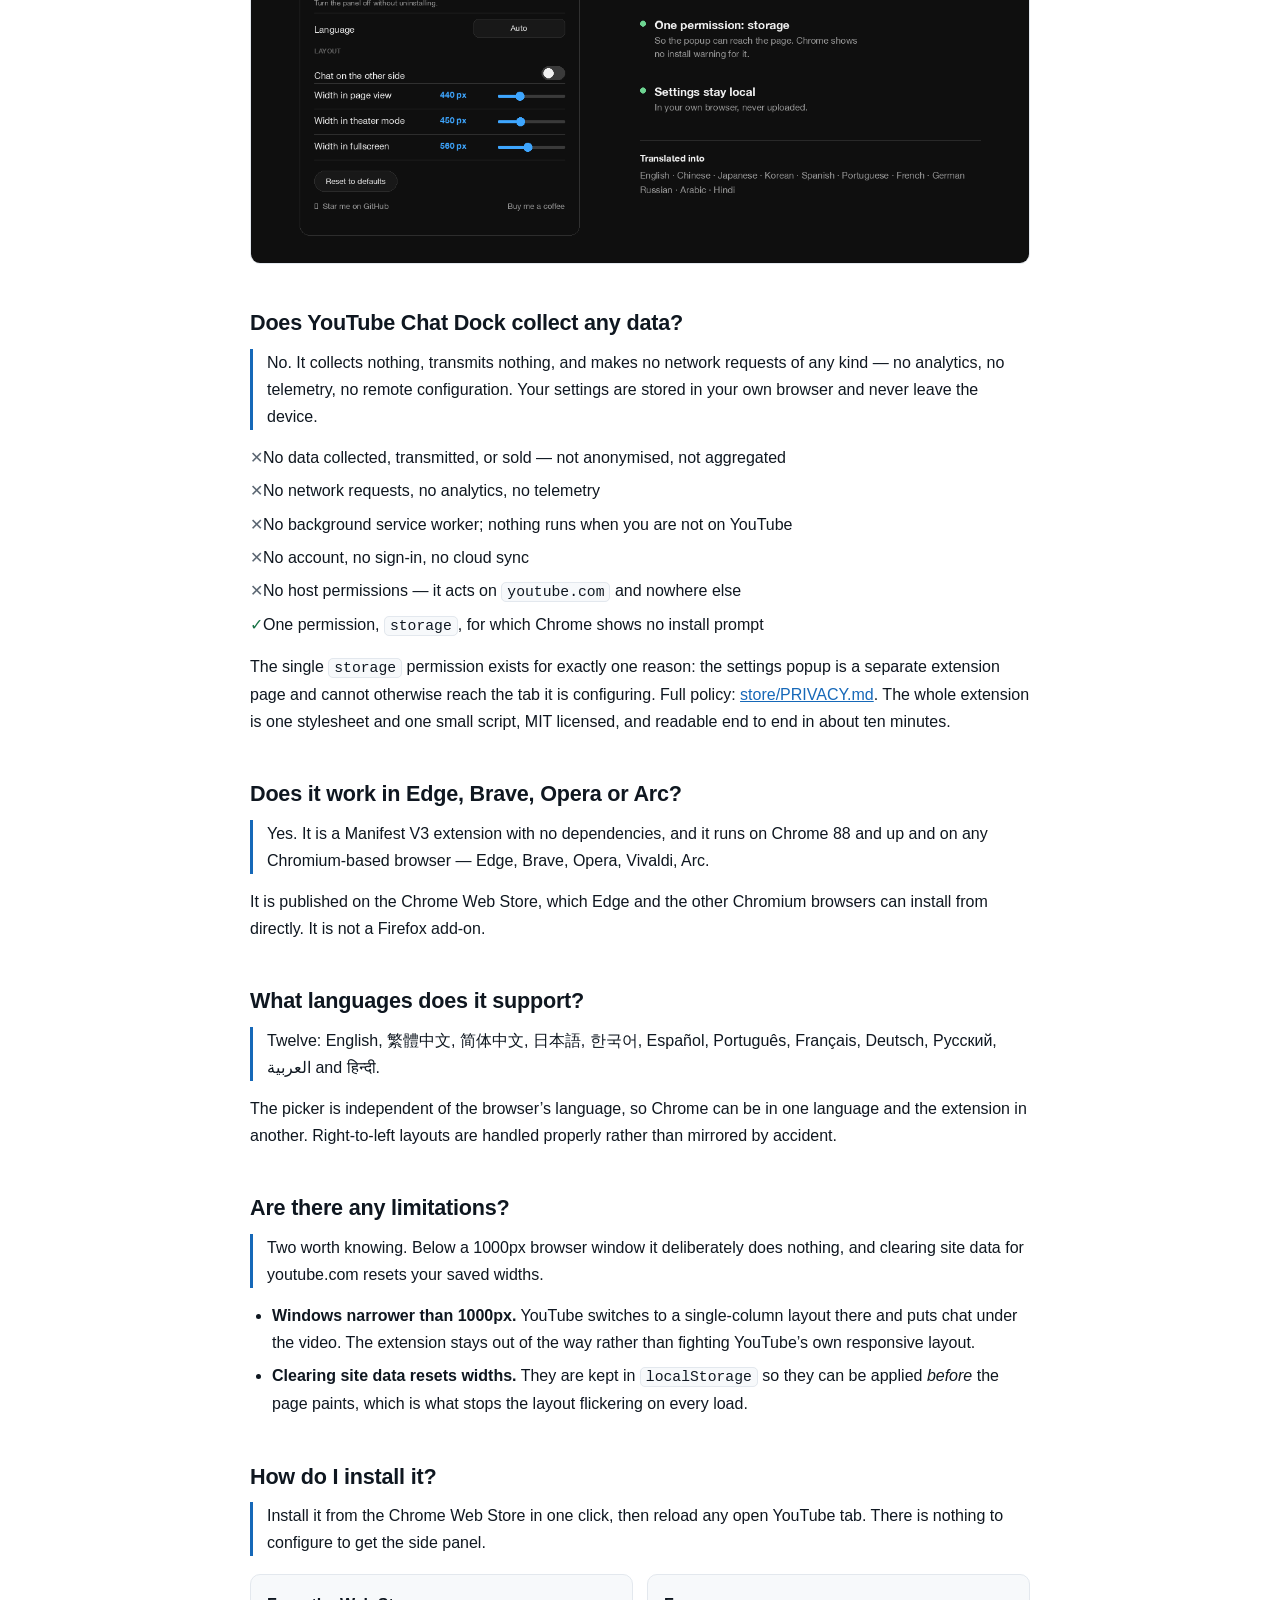
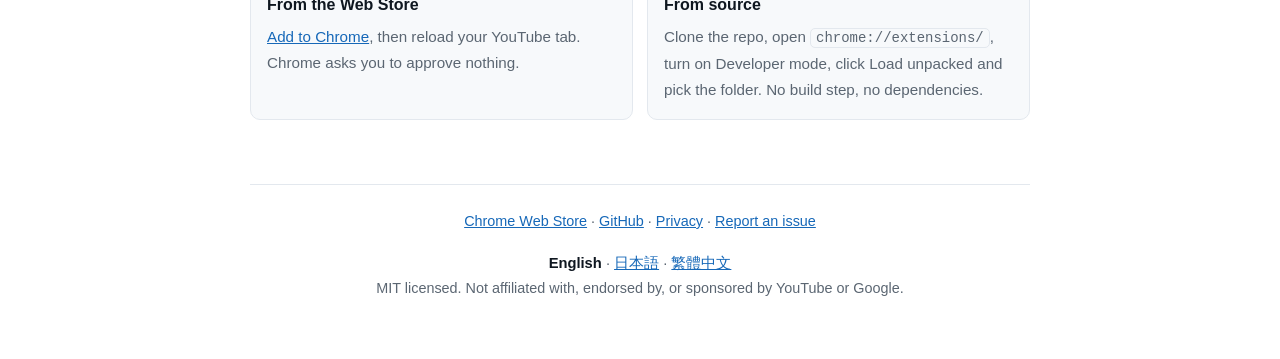
==== commit fb62cf57: "Localise the landing page into Japanese and Traditional Chinese Generated by store/make_pages.py (lo" ====
--- a/docs/index.html
+++ b/docs/index.html
@@ -1,21 +1,22 @@
 <!DOCTYPE html>
 <!--
-  Landing page, served by GitHub Pages from /docs on main.
-
-  It exists for search and for answer engines, which is why it is shaped the
-  way it is: the store listing cannot rank for long-tail how-to queries, and a
-  README ranks for little beyond the brand name. Every H2 below is phrased as
-  a question someone actually types, and each answer opens with a direct
-  sentence rather than a preamble — that first sentence is what gets lifted
-  into a featured snippet or an LLM answer.
-
-  The FAQPage JSON-LD at the bottom must stay word-for-word identical to the
-  visible answers. Google drops structured data that does not match the page,
-  so editing one without the other is worse than having neither.
+  GENERATED by store/make_pages.py — do not edit this file directly.
+  Edit the strings in that script and re-run it, or the next run silently
+  reverts whatever you changed here.
+
+  The page exists for search and for answer engines, which is why it is shaped
+  this way: the store listing cannot rank for long-tail how-to queries, and a
+  README ranks for little beyond the brand name. Every H2 is a question someone
+  actually types, and each answer opens with a direct sentence rather than a
+  preamble — that first sentence is what gets lifted into a snippet or an LLM
+  answer.
+
+  The FAQPage JSON-LD below is emitted from the same strings as the visible
+  answers, so the two cannot disagree. store/package.sh still compares them.
 
   No external requests of any kind: no fonts, no CDN, no analytics. That keeps
-  it fast, keeps the privacy claim below literally true of this page too, and
-  means the page cannot break when something else goes down.
+  the page fast, keeps the privacy claim in it literally true of the page
+  itself, and means it cannot break when something else goes down.
 -->
 <html lang="en">
 <head>
@@ -24,10 +25,15 @@
 <title>YouTube Chat Dock — Live Chat Side Panel for YouTube</title>
 <meta name="description" content="Free Chrome extension that docks YouTube live chat and chat replay as a resizable side panel beside the video — in page view, theater mode and true fullscreen.">
 <link rel="canonical" href="https://cc100053.github.io/YouTube-Chat-Dock/">
+<link rel="alternate" hreflang="en" href="https://cc100053.github.io/YouTube-Chat-Dock/">
+<link rel="alternate" hreflang="ja" href="https://cc100053.github.io/YouTube-Chat-Dock/ja/">
+<link rel="alternate" hreflang="zh-Hant" href="https://cc100053.github.io/YouTube-Chat-Dock/zh-TW/">
+<link rel="alternate" hreflang="x-default" href="https://cc100053.github.io/YouTube-Chat-Dock/">
 <link rel="icon" href="assets/icon128.png" type="image/png">
 
 <meta property="og:type" content="website">
 <meta property="og:site_name" content="YouTube Chat Dock">
+<meta property="og:locale" content="en_US">
 <meta property="og:title" content="YouTube Chat Dock — Live Chat Side Panel for YouTube">
 <meta property="og:description" content="Dock YouTube live chat and chat replay as a resizable side panel beside the video — page view, theater mode and true fullscreen.">
 <meta property="og:url" content="https://cc100053.github.io/YouTube-Chat-Dock/">
@@ -52,7 +58,9 @@
 html{-webkit-text-size-adjust:100%}
 body{
   margin:0; background:var(--bg); color:var(--fg);
-  font:16px/1.65 -apple-system,BlinkMacSystemFont,"Segoe UI",Roboto,Helvetica,Arial,sans-serif;
+  font:16px/1.7 -apple-system,BlinkMacSystemFont,"Segoe UI",Roboto,
+       "Hiragino Sans","Noto Sans JP","Noto Sans TC","PingFang TC",
+       "Microsoft JhengHei",Helvetica,Arial,sans-serif;
 }
 .wrap{max-width:820px; margin:0 auto; padding:0 20px}
 a{color:var(--accent)}
@@ -60,9 +68,12 @@
 
 header{text-align:center; padding:56px 0 8px}
 header img.logo{width:76px; height:76px}
-h1{font-size:2.1rem; line-height:1.2; margin:16px 0 6px; letter-spacing:-.02em}
+h1{font-size:2.1rem; line-height:1.25; margin:16px 0 6px; letter-spacing:-.02em}
 .tagline{font-size:1.2rem; color:var(--muted); margin:0 0 8px}
-.lede{max-width:60ch; margin:0 auto; color:var(--fg)}
+.lede{max-width:62ch; margin:0 auto; color:var(--fg)}
+
+.langs{margin:18px 0 0; color:var(--muted); font-size:.92rem}
+.langs strong{color:var(--fg)}
 
 .cta{display:flex; gap:12px; justify-content:center; flex-wrap:wrap; margin:28px 0 10px}
 .btn{
@@ -77,7 +88,7 @@
 figcaption{color:var(--muted); font-size:.88rem; text-align:center; margin-top:8px}
 .shot{border:1px solid var(--line); border-radius:10px; display:block}
 
-h2{font-size:1.35rem; line-height:1.3; margin:44px 0 10px; letter-spacing:-.01em}
+h2{font-size:1.35rem; line-height:1.4; margin:44px 0 10px; letter-spacing:-.01em}
 h3{font-size:1.05rem; margin:26px 0 6px}
 p{margin:0 0 14px}
 ul{margin:0 0 14px; padding-inline-start:22px}
@@ -98,8 +109,8 @@
 .scroller{overflow-x:auto}
 
 .privacy li{list-style:none; margin-inline-start:-22px}
-.privacy .no::before{content:"✕ "; color:var(--muted)}
-.privacy .yes::before{content:"✓ "; color:var(--ok)}
+.privacy .no::before{content:"\2715 "; color:var(--muted)}
+.privacy .yes::before{content:"\2713 "; color:var(--ok)}
 
 footer{
   margin:64px 0 0; padding:24px 0 48px; border-top:1px solid var(--line);
@@ -116,30 +127,23 @@
   <img class="logo" src="assets/icon128.png" width="76" height="76" alt="YouTube Chat Dock logo">
   <h1>YouTube Chat Dock</h1>
   <p class="tagline">Live chat beside the video. Not on top of it.</p>
-  <p class="lede">
-    A free, open-source Chrome extension that turns YouTube&rsquo;s live chat and
-    chat replay into a resizable side panel &mdash; in page view, theater mode
-    and true fullscreen. The player is resized to fit beside the chat, so chat
-    never covers the video and the video is never cropped.
-  </p>
+  <p class="lede">A free, open-source Chrome extension that turns YouTube’s live chat and chat replay into a resizable side panel — in page view, theater mode and true fullscreen. The player is resized to fit beside the chat, so chat never covers the video and the video is never cropped.</p>
+  <nav class="langs" aria-label="Language"><strong aria-current="true">English</strong> <span aria-hidden="true">·</span> <a href="https://cc100053.github.io/YouTube-Chat-Dock/ja/" hreflang="ja">日本語</a> <span aria-hidden="true">·</span> <a href="https://cc100053.github.io/YouTube-Chat-Dock/zh-TW/" hreflang="zh-TW">繁體中文</a></nav>
   <div class="cta">
-    <a class="btn" href="https://chromewebstore.google.com/detail/youtube-chat-dock/bkmbhlkcjbkjapbamkidacajjfhoiiam">Add to Chrome &mdash; free</a>
+    <a class="btn" href="https://chromewebstore.google.com/detail/youtube-chat-dock/bkmbhlkcjbkjapbamkidacajjfhoiiam">Add to Chrome — free</a>
     <a class="btn ghost" href="https://github.com/cc100053/YouTube-Chat-Dock">View the source on GitHub</a>
   </div>
-  <p class="meta">
-    Chrome 88+ and any Chromium browser &middot; one permission, no permission prompt &middot;
-    no data collected &middot; 12 languages &middot; MIT licensed
-  </p>
+  <p class="meta">Chrome 88+ and any Chromium browser · one permission, no permission prompt · no data collected · 12 languages · MIT licensed</p>
 </header>
 
 <!--
-  The demo is MP4, not a GIF, and that is a measured decision rather than a
-  preference. The clip is full-motion game footage with a scrolling chat beside
-  it, so nearly every pixel changes every frame and GIF's inter-frame
-  compression has nothing to work with: the same 2.8 seconds measured 4.3MB as
-  a 480px GIF that looked rough, against 2.0MB as a 1280px MP4 that does not.
-  autoplay+muted+loop+playsinline is what makes it behave like a GIF anyway,
-  and it is the combination iOS Safari requires to play inline at all.
+  MP4, not a GIF, and that is measured rather than preferred. The clip is
+  full-motion game footage with a scrolling chat beside it, so nearly every
+  pixel changes every frame and GIF's inter-frame compression has nothing to
+  work with: the same 2.8 seconds measured 4.3MB as a 480px GIF that looked
+  rough, against 2.0MB as a 1280px MP4 that does not.
+  autoplay+muted+loop+playsinline behaves like a GIF anyway, and is the
+  combination iOS Safari requires to play inline at all.
 -->
 <figure>
   <video class="shot" src="assets/demo.mp4" poster="assets/demo-poster.jpg"
@@ -147,11 +151,7 @@
          autoplay loop muted playsinline preload="metadata"
          aria-label="Screen recording: YouTube in true fullscreen with live chat docked as a side panel beside the video. The panel is flipped to the other side, then resized by dragging the divider from 528px down to 184px, with the video resizing to fit and never cropping.">
   </video>
-  <figcaption>
-    True fullscreen, on a live stream. Chat flips to the other side, then the
-    divider is dragged from 528px down to 184px — the player resizes to fit and
-    the video is never cropped.
-  </figcaption>
+  <figcaption>True fullscreen, on a live stream. Chat flips to the other side, then the divider is dragged from 528px down to 184px — the player resizes to fit and the video is never cropped.</figcaption>
 </figure>
 
 <figure>
@@ -161,30 +161,21 @@
 </figure>
 
 <h2>How do I put YouTube live chat next to the video?</h2>
-<p class="answer">
-  Install a browser extension that docks it &mdash; YouTube gives you no control
-  over how wide chat is or where it sits. There is no setting anywhere to resize
-  the chat panel or to move it, in any of the three view modes.
-</p>
-<p>
-  YouTube Chat Dock re-lays out the chat that is already on the page, so it stays
-  YouTube&rsquo;s own chat with YouTube&rsquo;s own features &mdash; Super Chat,
-  emotes, moderation tools, member badges. Nothing is re-implemented and nothing
-  is proxied. What changes is where the chat sits and how wide it is.
-</p>
-
-<h2>Can I resize YouTube&rsquo;s live chat?</h2>
-<p class="answer">
-  Yes, by dragging the divider between the video and the chat. Page view, theater
-  mode and fullscreen each remember their own width, so going fullscreen does not
-  undo your layout.
-</p>
-<ul>
-  <li>Drag the divider to any width from 120px up.</li>
-  <li>Double-click the divider to snap back to the default.</li>
-  <li>Hover the divider and click the &#8646; toggle to move chat to the other side. The choice sticks.</li>
-  <li>Or use the sliders in the toolbar popup, which preview live as you drag.</li>
-</ul>
+
+<p class="answer">
+  Install a browser extension that docks it — YouTube gives you no control over how wide chat is or where it sits. There is no setting anywhere to resize the chat panel or to move it, in any of the three view modes.
+</p>
+
+<p>YouTube Chat Dock re-lays out the chat that is already on the page, so it stays YouTube’s own chat with YouTube’s own features — Super Chat, emotes, moderation tools, member badges. Nothing is re-implemented and nothing is proxied. What changes is where the chat sits and how wide it is.</p>
+
+<h2>Can I resize YouTube’s live chat?</h2>
+
+<p class="answer">
+  Yes, by dragging the divider between the video and the chat. Page view, theater mode and fullscreen each remember their own width, so going fullscreen does not undo your layout.
+</p>
+
+<ul><li>Drag the divider to any width from 120px up.</li><li>Double-click the divider to snap back to the default.</li><li>Focus the divider and use the arrow keys — Shift for bigger steps, Home and End for the limits.</li><li>Hover the divider and click the &#8646; toggle to move chat to the other side. The choice sticks.</li><li>Or use the sliders in the toolbar popup, which preview live as you drag.</li></ul>
+
 <figure>
   <img class="shot" src="assets/screenshot-2-drag-to-resize.png" width="1280" height="800"
        alt="Illustration of the divider being dragged, with the video resizing to fit the space left over">
@@ -192,25 +183,19 @@
 </figure>
 
 <h2>Why does YouTube put chat below the video in theater mode?</h2>
-<p class="answer">
-  Because YouTube narrows the player in theater mode to reserve a side slot, then
-  leaves that slot empty and renders chat underneath the video instead. This is
-  YouTube&rsquo;s own behaviour, not a bug in any extension.
-</p>
-<p>
-  It was measured both with this extension enabled and disabled and the layout was
-  identical: a roughly 450px column sits reserved and unused beside the player, and
-  the chat is dropped below. YouTube Chat Dock fills that reserved slot with the
-  chat it was reserved for, and lets you resize the reservation itself so the
-  player and the chat stay in agreement.
-</p>
+
+<p class="answer">
+  Because YouTube narrows the player in theater mode to reserve a side slot, then leaves that slot empty and renders chat underneath the video instead. This is YouTube’s own behaviour, not a bug in any extension.
+</p>
+
+<p>It was measured both with this extension enabled and disabled and the layout was identical: a roughly 450px column sits reserved and unused beside the player, and the chat is dropped below. YouTube Chat Dock fills that reserved slot with the chat it was reserved for, and lets you resize the reservation itself so the player and the chat stay in agreement.</p>
 
 <h2>Does live chat work in fullscreen on YouTube?</h2>
-<p class="answer">
-  Yes, but not on your terms &mdash; you cannot resize it or decide where it
-  sits. With this extension chat is docked beside the video at its own
-  remembered width, so it covers nothing and the video is never cropped.
-</p>
+
+<p class="answer">
+  Yes, but not on your terms — you cannot resize it or decide where it sits. With this extension chat is docked beside the video at its own remembered width, so it covers nothing and the video is never cropped.
+</p>
+
 <figure>
   <img class="shot" src="assets/screenshot-3-fullscreen.png" width="1280" height="800"
        alt="Illustration of chat docked beside the video in true fullscreen, with the video uncropped">
@@ -218,128 +203,82 @@
 </figure>
 
 <h2>Does this work with chat replay on old streams?</h2>
-<p class="answer">
-  Yes. Chat replay on a VOD is docked and resized exactly like live chat on an
-  active stream, with no separate setting.
+
+<p class="answer">
+  Yes. Chat replay on a VOD is docked and resized exactly like live chat on an active stream, with no separate setting.
 </p>
 
 <h2>Can I move YouTube chat to the left side?</h2>
-<p class="answer">
-  Yes. Hover the divider and click the &#8646; toggle, or flip the switch in the
-  toolbar popup. The choice persists across videos and sessions.
-</p>
-<p>
-  In right-to-left interface languages such as Arabic, the toggle mirrors with the
-  rest of the layout rather than inverting, so &ldquo;the other side&rdquo; always
-  means what it looks like it means.
-</p>
+
+<p class="answer">
+  Yes. Hover the divider and click the ⇆ toggle, or flip the switch in the toolbar popup. The choice persists across videos and sessions.
+</p>
+
+<p>In right-to-left interface languages such as Arabic, the toggle mirrors with the rest of the layout rather than inverting, so “the other side” always means what it looks like it means.</p>
 
 <h2>What settings does it have?</h2>
-<p class="answer">
-  An on/off switch, a language picker, a side toggle, three width sliders and a
-  reset &mdash; all in the toolbar popup. You never have to open it, though: the
-  divider does everything the sliders do.
-</p>
+
+<p class="answer">
+  An on/off switch, a language picker, a side toggle, three width sliders and a reset — all in the toolbar popup. You never have to open it, though: the divider does everything the sliders do, and it can be resized with the arrow keys too.
+</p>
+
 <div class="scroller">
 <table>
   <tr><th>Setting</th><th>What it does</th></tr>
-  <tr><td>Enable on YouTube</td><td>Turn the panel off without uninstalling</td></tr>
-  <tr><td>Language</td><td>Any of the 12, independently of your browser&rsquo;s language</td></tr>
-  <tr><td>Chat on the other side</td><td>Same as the divider&rsquo;s &#8646; toggle</td></tr>
-  <tr><td>Three width sliders</td><td>Page view, theater and fullscreen, previewing live as you drag</td></tr>
-  <tr><td>Reset to defaults</td><td>Puts everything back</td></tr>
+  <tr><td>Enable on YouTube</td><td>Turn the panel off without uninstalling</td></tr><tr><td>Language</td><td>Any of the 12, independently of your browser’s language</td></tr><tr><td>Chat on the other side</td><td>Same as the divider’s &#8646; toggle</td></tr><tr><td>Three width sliders</td><td>Page view, theater and fullscreen, previewing live as you drag</td></tr><tr><td>Reset to defaults</td><td>Puts everything back</td></tr>
 </table>
 </div>
+
 <figure>
   <img class="shot" src="assets/screenshot-5-settings.png" width="1280" height="800"
        alt="The settings popup, showing an enable switch, language picker, side toggle and three width sliders">
 </figure>
 
 <h2>Does YouTube Chat Dock collect any data?</h2>
-<p class="answer">
-  No. It collects nothing, transmits nothing, and makes no network requests of any
-  kind &mdash; no analytics, no telemetry, no remote configuration. Your settings
-  are stored in your own browser and never leave the device.
-</p>
-<ul class="privacy">
-  <li class="no">No data collected, transmitted, or sold &mdash; not anonymised, not aggregated</li>
-  <li class="no">No network requests, no analytics, no telemetry</li>
-  <li class="no">No background service worker; nothing runs when you are not on YouTube</li>
-  <li class="no">No account, no sign-in, no cloud sync</li>
-  <li class="no">No host permissions &mdash; it acts on <code>youtube.com</code> and nowhere else</li>
-  <li class="yes">One permission, <code>storage</code>, for which Chrome shows no install prompt</li>
-</ul>
-<p>
-  The single <code>storage</code> permission exists for exactly one reason: the
-  settings popup is a separate extension page and cannot otherwise reach the tab it
-  is configuring. Full policy:
-  <a href="https://github.com/cc100053/YouTube-Chat-Dock/blob/main/store/PRIVACY.md">store/PRIVACY.md</a>.
-  The whole extension is one stylesheet and one small script, MIT licensed, and
-  readable end to end in about ten minutes.
-</p>
+
+<p class="answer">
+  No. It collects nothing, transmits nothing, and makes no network requests of any kind — no analytics, no telemetry, no remote configuration. Your settings are stored in your own browser and never leave the device.
+</p>
+
+<ul class="privacy"><li class="no">No data collected, transmitted, or sold — not anonymised, not aggregated</li><li class="no">No network requests, no analytics, no telemetry</li><li class="no">No background service worker; nothing runs when you are not on YouTube</li><li class="no">No account, no sign-in, no cloud sync</li><li class="no">No host permissions — it acts on <code>youtube.com</code> and nowhere else</li><li class="yes">One permission, <code>storage</code>, for which Chrome shows no install prompt</li></ul>
+
+<p>The single <code>storage</code> permission exists for exactly one reason: the settings popup is a separate extension page and cannot otherwise reach the tab it is configuring. Full policy: <a href="https://github.com/cc100053/YouTube-Chat-Dock/blob/main/store/PRIVACY.md">store/PRIVACY.md</a>. The whole extension is one stylesheet and one small script, MIT licensed, and readable end to end in about ten minutes.</p>
 
 <h2>Does it work in Edge, Brave, Opera or Arc?</h2>
-<p class="answer">
-  Yes. It is a Manifest V3 extension with no dependencies, and it runs on Chrome 88
-  and up and on any Chromium-based browser &mdash; Edge, Brave, Opera, Vivaldi, Arc.
-</p>
-<p>
-  It is published on the Chrome Web Store, which Edge and the other Chromium
-  browsers can install from directly. It is not a Firefox add-on.
-</p>
+
+<p class="answer">
+  Yes. It is a Manifest V3 extension with no dependencies, and it runs on Chrome 88 and up and on any Chromium-based browser — Edge, Brave, Opera, Vivaldi, Arc.
+</p>
+
+<p>It is published on the Chrome Web Store, which Edge and the other Chromium browsers can install from directly. It is not a Firefox add-on.</p>
 
 <h2>What languages does it support?</h2>
-<p class="answer">
-  Twelve: English, 繁體中文, 简体中文, 日本語, 한국어, Español, Português, Français,
-  Deutsch, Русский, العربية and हिन्दी.
-</p>
-<p>
-  The picker is independent of the browser&rsquo;s language, so Chrome can be in one
-  language and the extension in another. Right-to-left layouts are handled properly
-  rather than mirrored by accident.
-</p>
+
+<p class="answer">
+  Twelve: English, 繁體中文, 简体中文, 日本語, 한국어, Español, Português, Français, Deutsch, Русский, العربية and हिन्दी.
+</p>
+
+<p>The picker is independent of the browser’s language, so Chrome can be in one language and the extension in another. Right-to-left layouts are handled properly rather than mirrored by accident.</p>
 
 <h2>Are there any limitations?</h2>
-<p class="answer">
-  Two worth knowing. Below a 1000px browser window it deliberately does nothing,
-  and clearing site data for youtube.com resets your saved widths.
-</p>
-<ul>
-  <li>
-    <strong>Windows narrower than 1000px.</strong> YouTube switches to a
-    single-column layout there and puts chat under the video. The extension stays
-    out of the way rather than fighting YouTube&rsquo;s own responsive layout.
-  </li>
-  <li>
-    <strong>Clearing site data resets widths.</strong> They are kept in
-    <code>localStorage</code> so they can be applied <em>before</em> the page paints,
-    which is what stops the layout flickering on every load.
-  </li>
-</ul>
+
+<p class="answer">
+  Two worth knowing. Below a 1000px browser window it deliberately does nothing, and clearing site data for youtube.com resets your saved widths.
+</p>
+
+<ul><li><strong>Windows narrower than 1000px.</strong> YouTube switches to a single-column layout there and puts chat under the video. The extension stays out of the way rather than fighting YouTube’s own responsive layout.</li><li><strong>Clearing site data resets widths.</strong> They are kept in <code>localStorage</code> so they can be applied <em>before</em> the page paints, which is what stops the layout flickering on every load.</li></ul>
 
 <h2>How do I install it?</h2>
-<p class="answer">
-  Install it from the Chrome Web Store in one click, then reload any open YouTube
-  tab. There is nothing to configure to get the side panel.
-</p>
-<div class="grid">
-  <div class="card">
-    <h3>From the Web Store</h3>
-    <p><a href="https://chromewebstore.google.com/detail/youtube-chat-dock/bkmbhlkcjbkjapbamkidacajjfhoiiam">Add to Chrome</a>, then reload your YouTube tab. Chrome asks you to approve nothing.</p>
-  </div>
-  <div class="card">
-    <h3>From source</h3>
-    <p>Clone the repo, open <code>chrome://extensions/</code>, turn on Developer mode, click Load unpacked and pick the folder. No build step, no dependencies.</p>
-  </div>
-</div>
+
+<p class="answer">
+  Install it from the Chrome Web Store in one click, then reload any open YouTube tab. There is nothing to configure to get the side panel.
+</p>
+
+<div class="grid"><div class="card"><h3>From the Web Store</h3><p><a href="https://chromewebstore.google.com/detail/youtube-chat-dock/bkmbhlkcjbkjapbamkidacajjfhoiiam">Add to Chrome</a>, then reload your YouTube tab. Chrome asks you to approve nothing.</p></div><div class="card"><h3>From source</h3><p>Clone the repo, open <code>chrome://extensions/</code>, turn on Developer mode, click Load unpacked and pick the folder. No build step, no dependencies.</p></div></div>
 
 <footer>
-  <p>
-    <a href="https://chromewebstore.google.com/detail/youtube-chat-dock/bkmbhlkcjbkjapbamkidacajjfhoiiam">Chrome Web Store</a> &middot;
-    <a href="https://github.com/cc100053/YouTube-Chat-Dock">GitHub</a> &middot;
-    <a href="https://github.com/cc100053/YouTube-Chat-Dock/blob/main/store/PRIVACY.md">Privacy</a> &middot;
-    <a href="https://github.com/cc100053/YouTube-Chat-Dock/issues">Report an issue</a>
-  </p>
+  <p><a href="https://chromewebstore.google.com/detail/youtube-chat-dock/bkmbhlkcjbkjapbamkidacajjfhoiiam">Chrome Web Store</a> <span aria-hidden="true">&middot;</span> <a href="https://github.com/cc100053/YouTube-Chat-Dock">GitHub</a> <span aria-hidden="true">&middot;</span> <a href="https://github.com/cc100053/YouTube-Chat-Dock/blob/main/store/PRIVACY.md">Privacy</a> <span aria-hidden="true">&middot;</span> <a href="https://github.com/cc100053/YouTube-Chat-Dock/issues">Report an issue</a></p>
+  <nav class="langs" aria-label="Language"><strong aria-current="true">English</strong> <span aria-hidden="true">·</span> <a href="https://cc100053.github.io/YouTube-Chat-Dock/ja/" hreflang="ja">日本語</a> <span aria-hidden="true">·</span> <a href="https://cc100053.github.io/YouTube-Chat-Dock/zh-TW/" hreflang="zh-TW">繁體中文</a></nav>
   <p>MIT licensed. Not affiliated with, endorsed by, or sponsored by YouTube or Google.</p>
 </footer>
 
@@ -353,7 +292,6 @@
       "@type": "SoftwareApplication",
       "@id": "https://cc100053.github.io/YouTube-Chat-Dock/#app",
       "name": "YouTube Chat Dock",
-      "alternateName": "YouTube Chat Dock — Side Panel for Live Chat & Replay",
       "description": "A Chrome extension that turns YouTube's live chat and chat replay into a resizable side panel beside the video, in page view, theater mode and true fullscreen.",
       "applicationCategory": "BrowserApplication",
       "applicationSubCategory": "Chrome Extension",
@@ -361,12 +299,16 @@
       "browserRequirements": "Requires Chrome 88 or any Chromium-based browser",
       "softwareVersion": "1.7.0",
       "url": "https://cc100053.github.io/YouTube-Chat-Dock/",
+      "inLanguage": [
+        "en",
+        "ja",
+        "zh-Hant"
+      ],
       "downloadUrl": "https://chromewebstore.google.com/detail/youtube-chat-dock/bkmbhlkcjbkjapbamkidacajjfhoiiam",
       "installUrl": "https://chromewebstore.google.com/detail/youtube-chat-dock/bkmbhlkcjbkjapbamkidacajjfhoiiam",
       "screenshot": "https://cc100053.github.io/YouTube-Chat-Dock/assets/screenshot-1-side-panel.png",
       "license": "https://opensource.org/licenses/MIT",
       "isAccessibleForFree": true,
-      "inLanguage": ["en","zh-TW","zh-CN","ja","ko","es","pt-BR","fr","de","ru","ar","hi"],
       "offers": {
         "@type": "Offer",
         "price": "0",
@@ -375,6 +317,7 @@
       "featureList": [
         "Docks YouTube live chat as a resizable side panel beside the video",
         "Draggable divider, with separate remembered widths for page view, theater mode and fullscreen",
+        "Resizable with the keyboard as well as the pointer",
         "Works in true fullscreen, where YouTube gives you no control over the chat's width or position",
         "Fills the empty side slot YouTube reserves in theater mode",
         "Chat replay on VODs behaves exactly like live chat",
@@ -386,6 +329,7 @@
     {
       "@type": "FAQPage",
       "@id": "https://cc100053.github.io/YouTube-Chat-Dock/#faq",
+      "inLanguage": "en",
       "mainEntity": [
         {
           "@type": "Question",
@@ -440,7 +384,7 @@
           "name": "What settings does it have?",
           "acceptedAnswer": {
             "@type": "Answer",
-            "text": "An on/off switch, a language picker, a side toggle, three width sliders and a reset — all in the toolbar popup. You never have to open it, though: the divider does everything the sliders do."
+            "text": "An on/off switch, a language picker, a side toggle, three width sliders and a reset — all in the toolbar popup. You never have to open it, though: the divider does everything the sliders do, and it can be resized with the arrow keys too."
           }
         },
         {
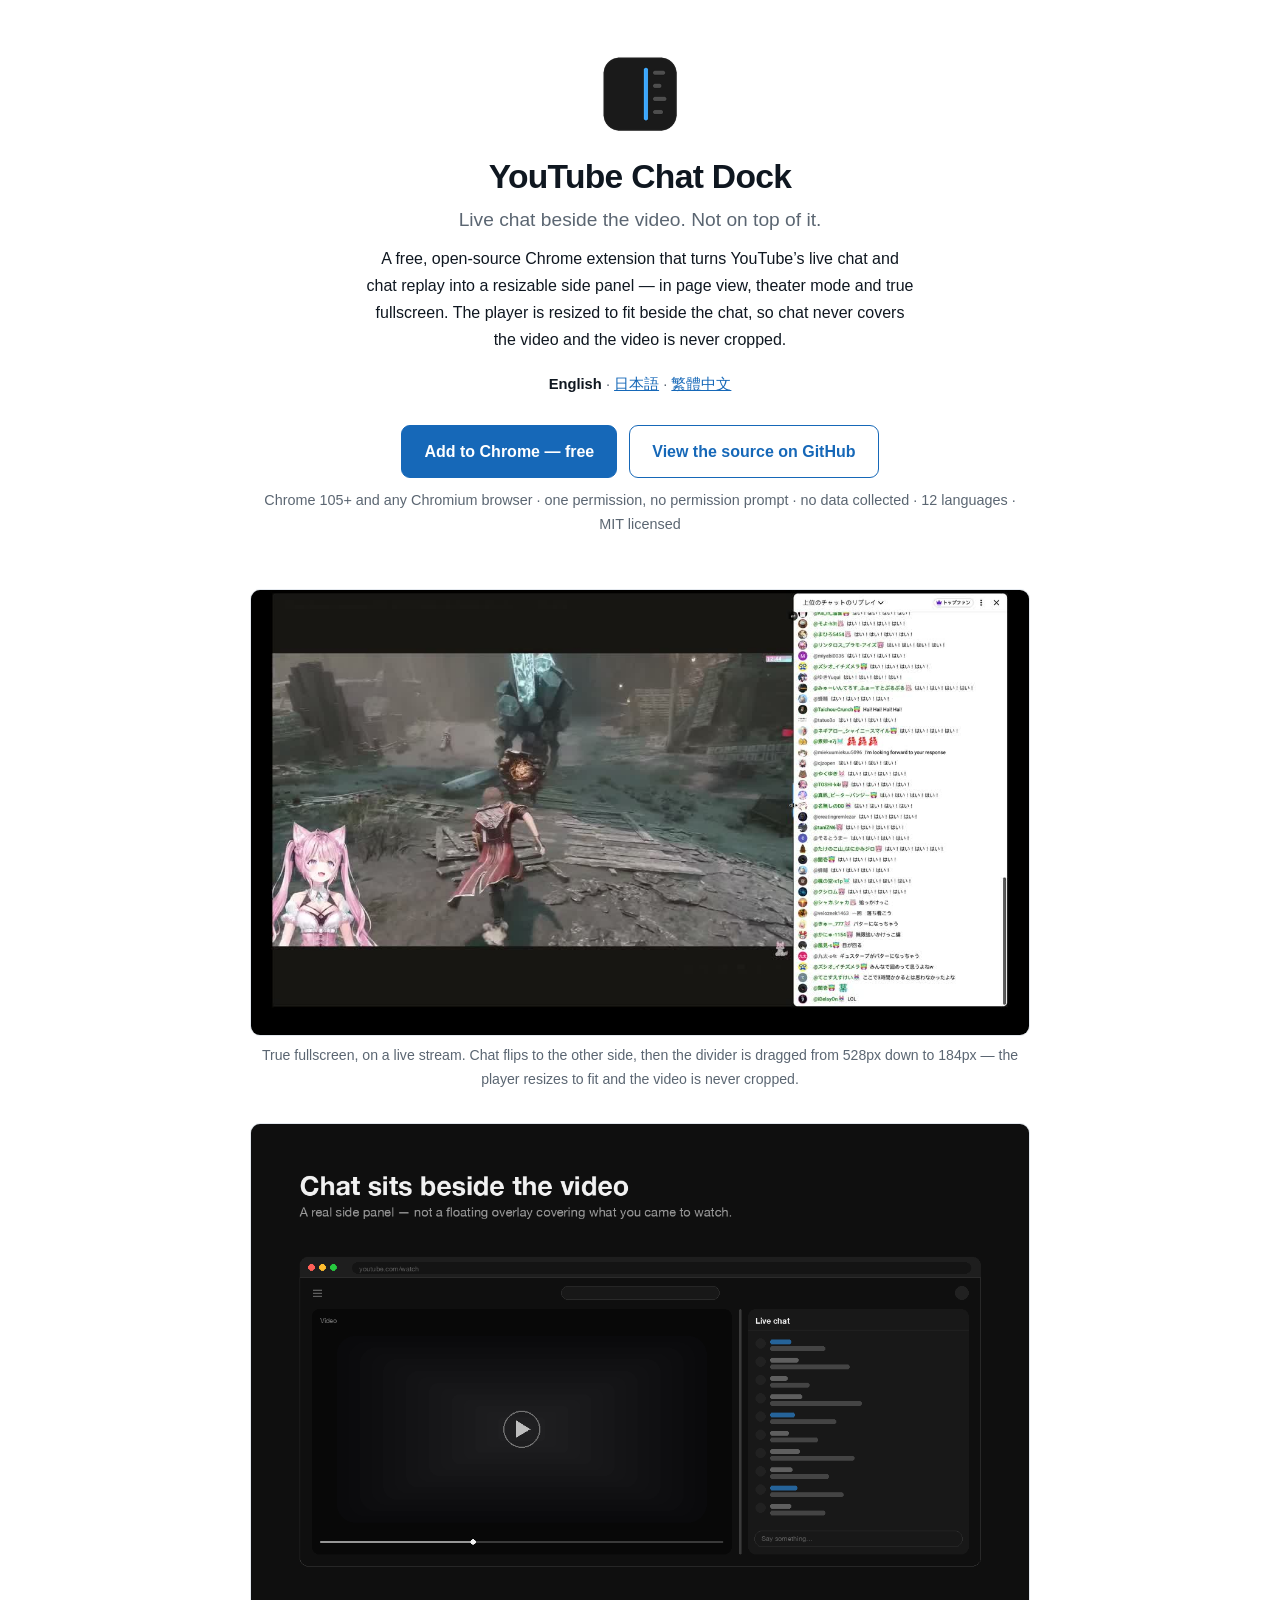
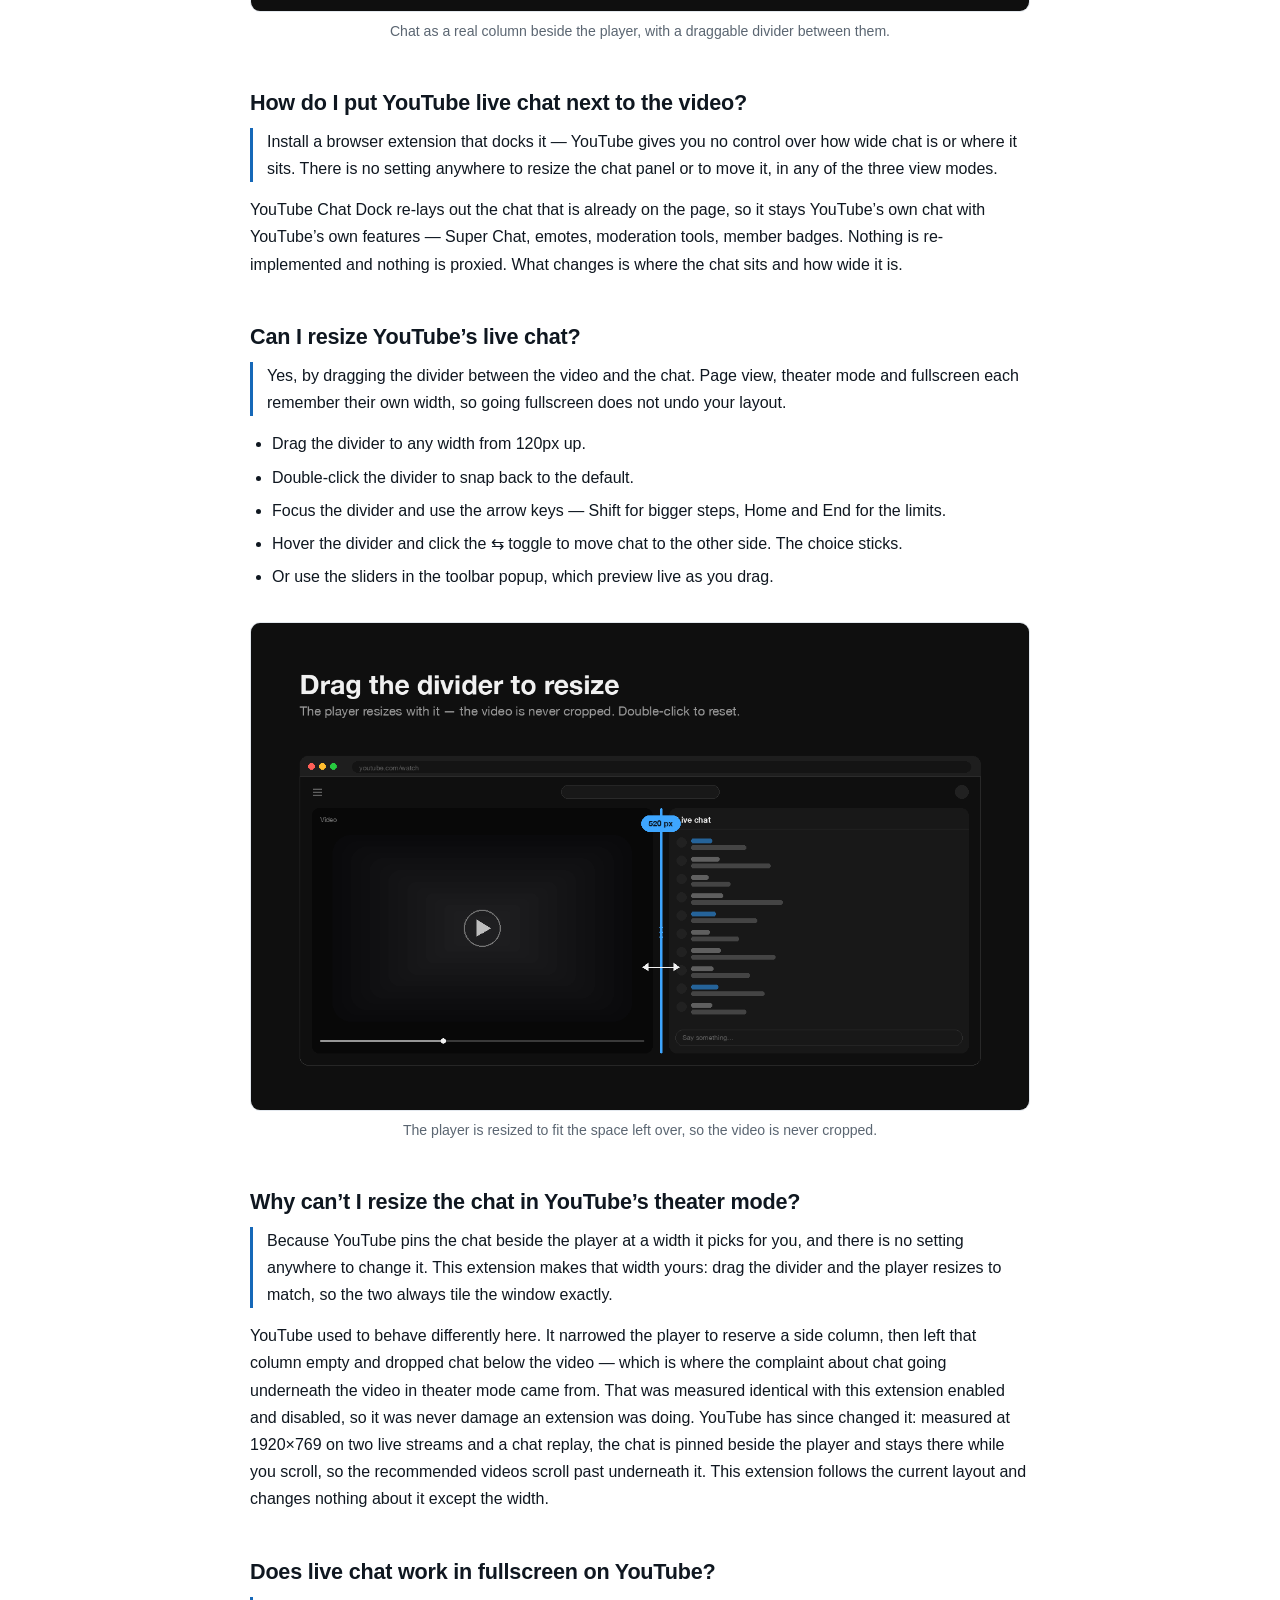
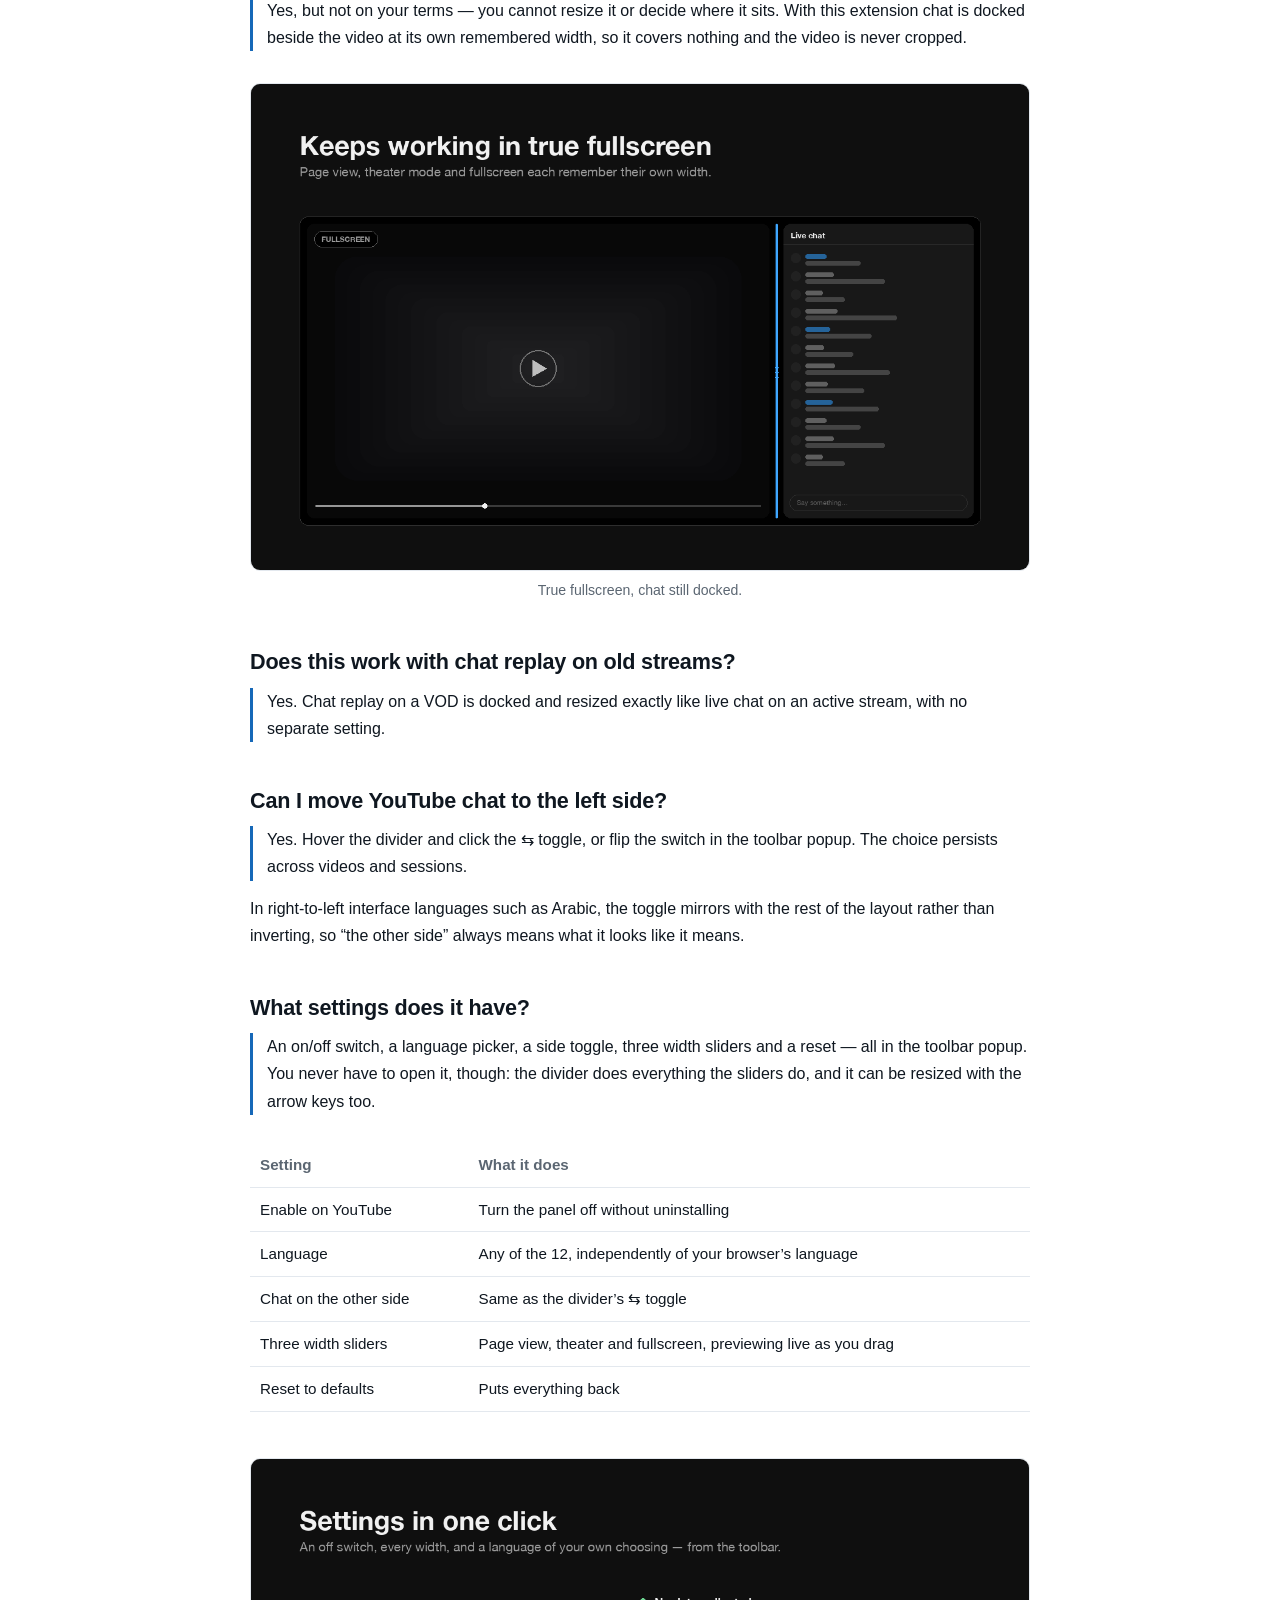
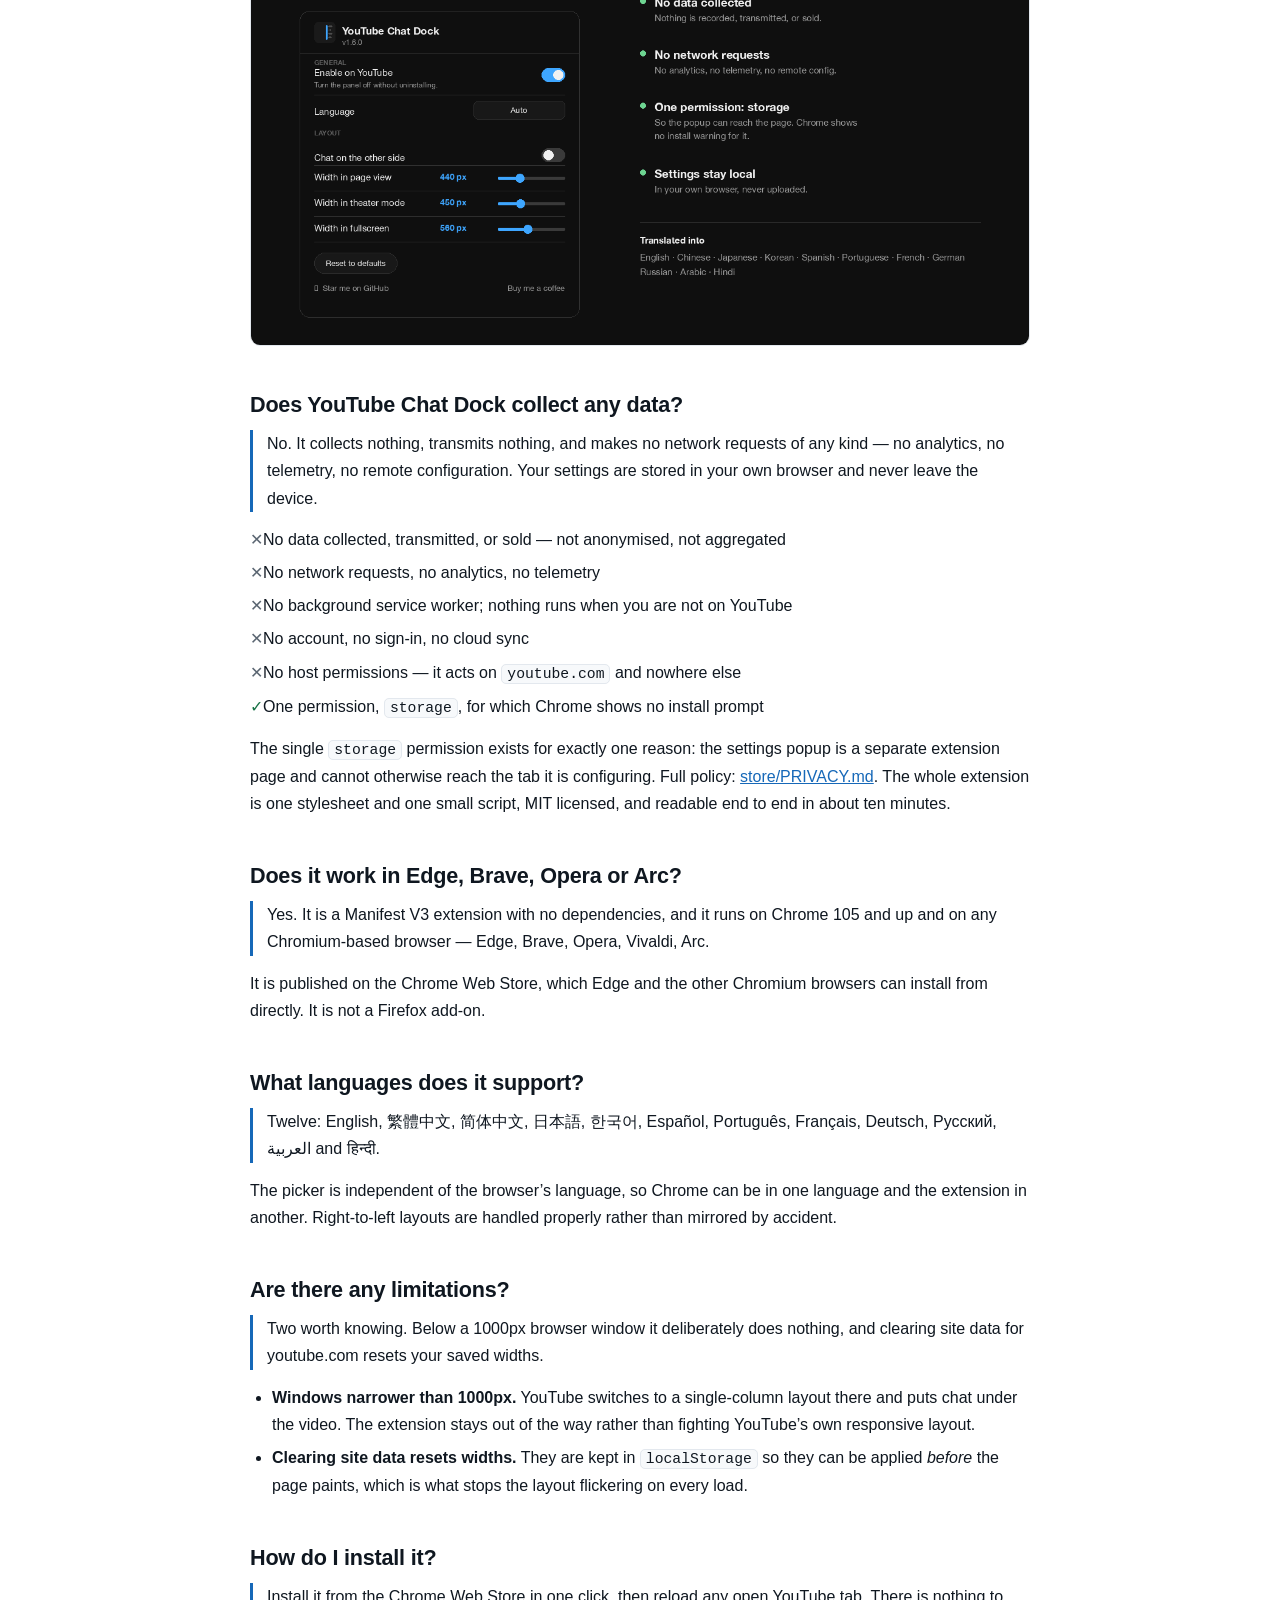
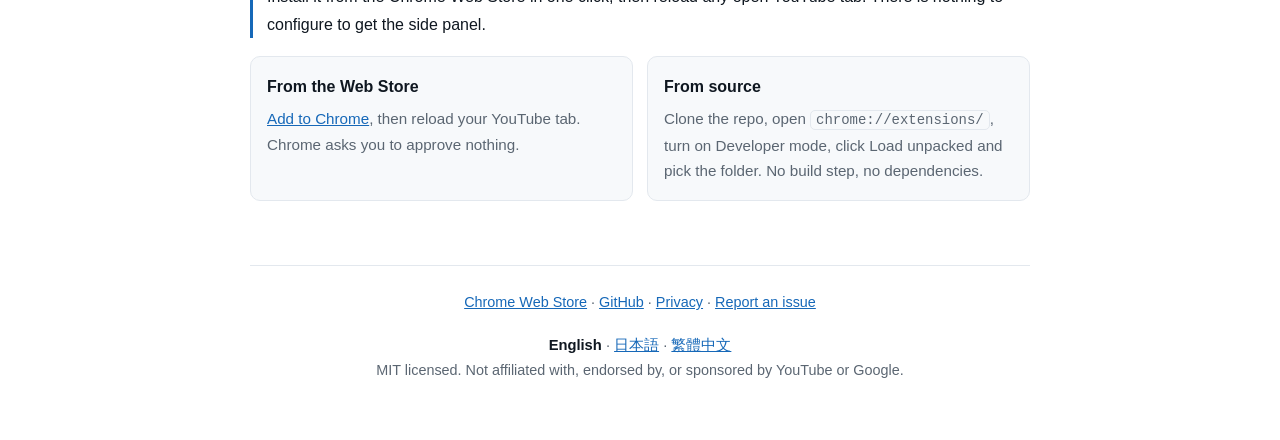
==== commit c518d8c2: "Correct the theater-mode copy: YouTube changed, the docs did not The public copy still told the pre-" ====
--- a/docs/index.html
+++ b/docs/index.html
@@ -133,7 +133,7 @@
     <a class="btn" href="https://chromewebstore.google.com/detail/youtube-chat-dock/bkmbhlkcjbkjapbamkidacajjfhoiiam">Add to Chrome — free</a>
     <a class="btn ghost" href="https://github.com/cc100053/YouTube-Chat-Dock">View the source on GitHub</a>
   </div>
-  <p class="meta">Chrome 88+ and any Chromium browser · one permission, no permission prompt · no data collected · 12 languages · MIT licensed</p>
+  <p class="meta">Chrome 105+ and any Chromium browser · one permission, no permission prompt · no data collected · 12 languages · MIT licensed</p>
 </header>
 
 <!--
@@ -182,13 +182,13 @@
   <figcaption>The player is resized to fit the space left over, so the video is never cropped.</figcaption>
 </figure>
 
-<h2>Why does YouTube put chat below the video in theater mode?</h2>
-
-<p class="answer">
-  Because YouTube narrows the player in theater mode to reserve a side slot, then leaves that slot empty and renders chat underneath the video instead. This is YouTube’s own behaviour, not a bug in any extension.
-</p>
-
-<p>It was measured both with this extension enabled and disabled and the layout was identical: a roughly 450px column sits reserved and unused beside the player, and the chat is dropped below. YouTube Chat Dock fills that reserved slot with the chat it was reserved for, and lets you resize the reservation itself so the player and the chat stay in agreement.</p>
+<h2>Why can’t I resize the chat in YouTube’s theater mode?</h2>
+
+<p class="answer">
+  Because YouTube pins the chat beside the player at a width it picks for you, and there is no setting anywhere to change it. This extension makes that width yours: drag the divider and the player resizes to match, so the two always tile the window exactly.
+</p>
+
+<p>YouTube used to behave differently here. It narrowed the player to reserve a side column, then left that column empty and dropped chat below the video — which is where the complaint about chat going underneath the video in theater mode came from. That was measured identical with this extension enabled and disabled, so it was never damage an extension was doing. YouTube has since changed it: measured at 1920&times;769 on two live streams and a chat replay, the chat is pinned beside the player and stays there while you scroll, so the recommended videos scroll past underneath it. This extension follows the current layout and changes nothing about it except the width.</p>
 
 <h2>Does live chat work in fullscreen on YouTube?</h2>
 
@@ -247,7 +247,7 @@
 <h2>Does it work in Edge, Brave, Opera or Arc?</h2>
 
 <p class="answer">
-  Yes. It is a Manifest V3 extension with no dependencies, and it runs on Chrome 88 and up and on any Chromium-based browser — Edge, Brave, Opera, Vivaldi, Arc.
+  Yes. It is a Manifest V3 extension with no dependencies, and it runs on Chrome 105 and up and on any Chromium-based browser — Edge, Brave, Opera, Vivaldi, Arc.
 </p>
 
 <p>It is published on the Chrome Web Store, which Edge and the other Chromium browsers can install from directly. It is not a Firefox add-on.</p>
@@ -295,8 +295,8 @@
       "description": "A Chrome extension that turns YouTube's live chat and chat replay into a resizable side panel beside the video, in page view, theater mode and true fullscreen.",
       "applicationCategory": "BrowserApplication",
       "applicationSubCategory": "Chrome Extension",
-      "operatingSystem": "Chrome 88+, Microsoft Edge, Brave, Opera, Vivaldi, Arc",
-      "browserRequirements": "Requires Chrome 88 or any Chromium-based browser",
+      "operatingSystem": "Chrome 105+, Microsoft Edge, Brave, Opera, Vivaldi, Arc",
+      "browserRequirements": "Requires Chrome 105 or any Chromium-based browser",
       "softwareVersion": "1.7.0",
       "url": "https://cc100053.github.io/YouTube-Chat-Dock/",
       "inLanguage": [
@@ -319,7 +319,7 @@
         "Draggable divider, with separate remembered widths for page view, theater mode and fullscreen",
         "Resizable with the keyboard as well as the pointer",
         "Works in true fullscreen, where YouTube gives you no control over the chat's width or position",
-        "Fills the empty side slot YouTube reserves in theater mode",
+        "Makes the theater-mode chat width adjustable, with the player resizing to match",
         "Chat replay on VODs behaves exactly like live chat",
         "Chat can be moved to either side",
         "Right-to-left layouts supported",
@@ -349,10 +349,10 @@
         },
         {
           "@type": "Question",
-          "name": "Why does YouTube put chat below the video in theater mode?",
-          "acceptedAnswer": {
-            "@type": "Answer",
-            "text": "Because YouTube narrows the player in theater mode to reserve a side slot, then leaves that slot empty and renders chat underneath the video instead. This is YouTube’s own behaviour, not a bug in any extension."
+          "name": "Why can’t I resize the chat in YouTube’s theater mode?",
+          "acceptedAnswer": {
+            "@type": "Answer",
+            "text": "Because YouTube pins the chat beside the player at a width it picks for you, and there is no setting anywhere to change it. This extension makes that width yours: drag the divider and the player resizes to match, so the two always tile the window exactly."
           }
         },
         {
@@ -400,7 +400,7 @@
           "name": "Does it work in Edge, Brave, Opera or Arc?",
           "acceptedAnswer": {
             "@type": "Answer",
-            "text": "Yes. It is a Manifest V3 extension with no dependencies, and it runs on Chrome 88 and up and on any Chromium-based browser — Edge, Brave, Opera, Vivaldi, Arc."
+            "text": "Yes. It is a Manifest V3 extension with no dependencies, and it runs on Chrome 105 and up and on any Chromium-based browser — Edge, Brave, Opera, Vivaldi, Arc."
           }
         },
         {
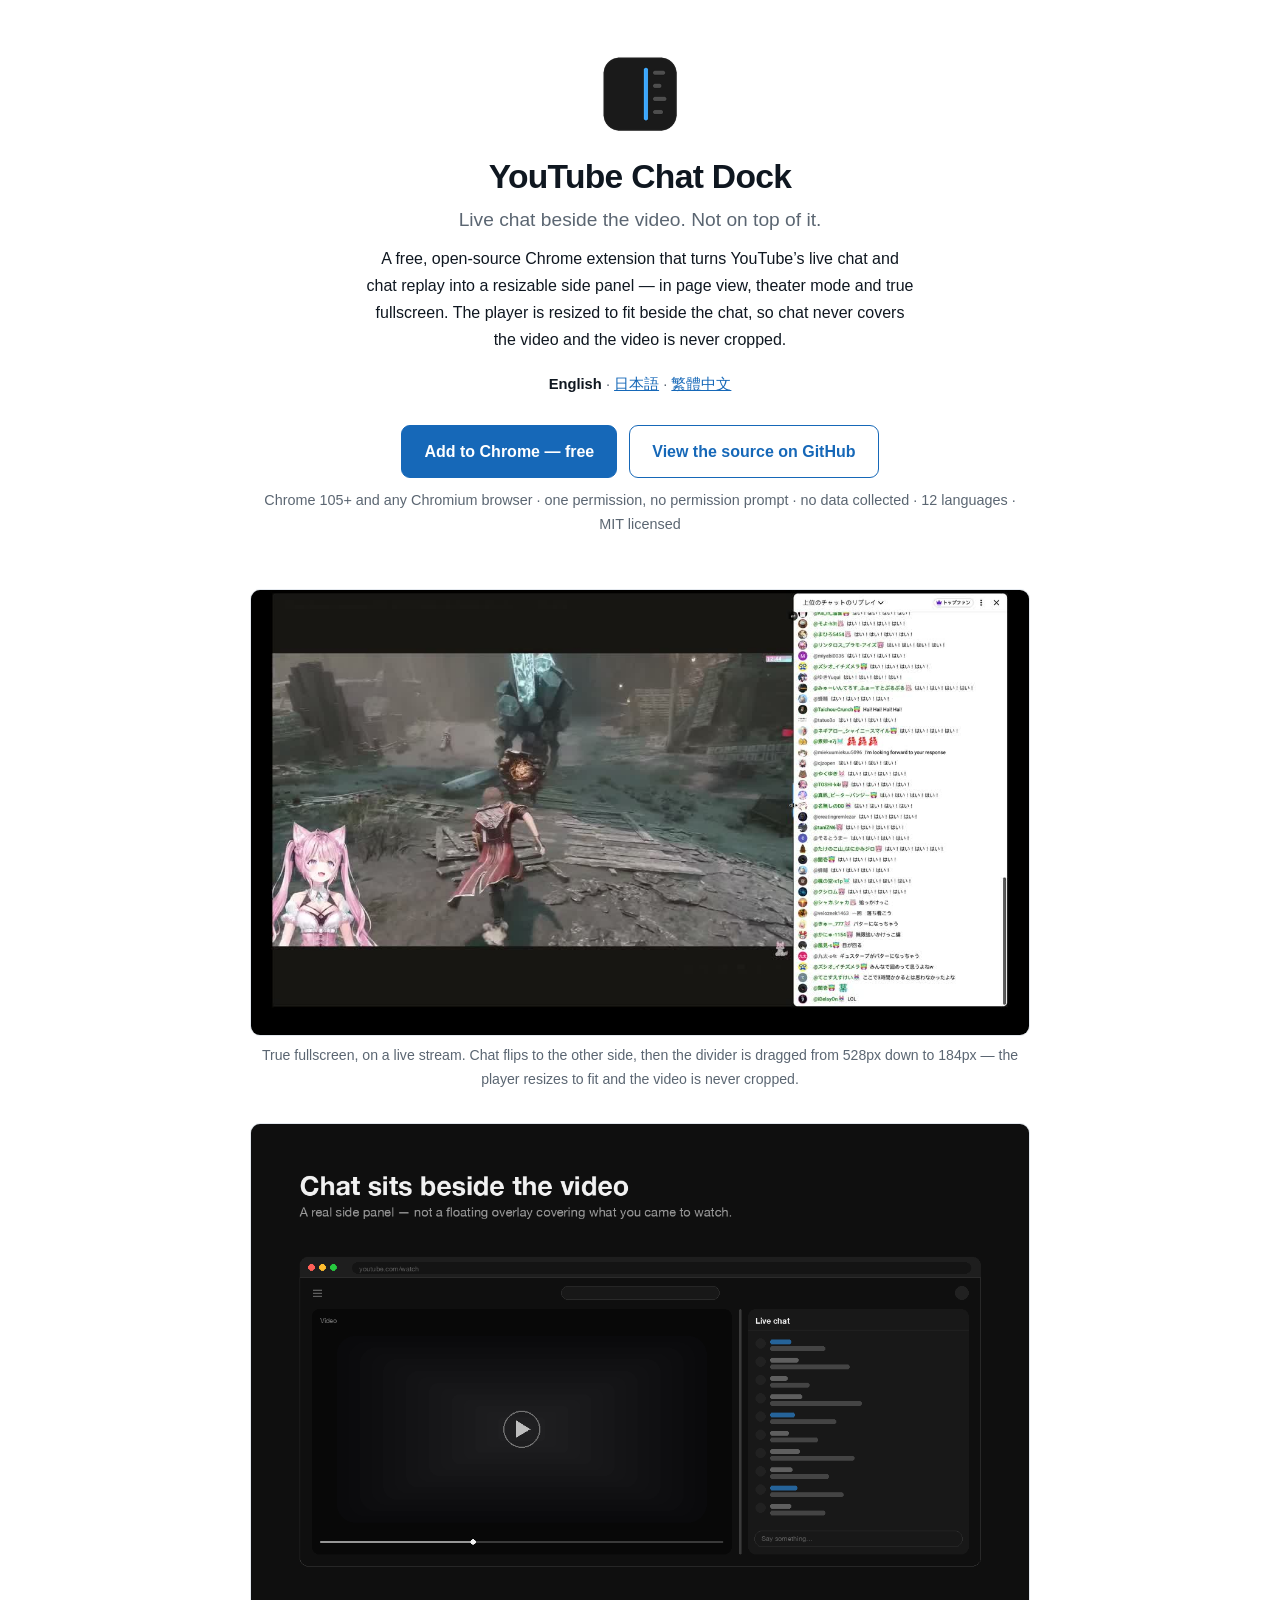
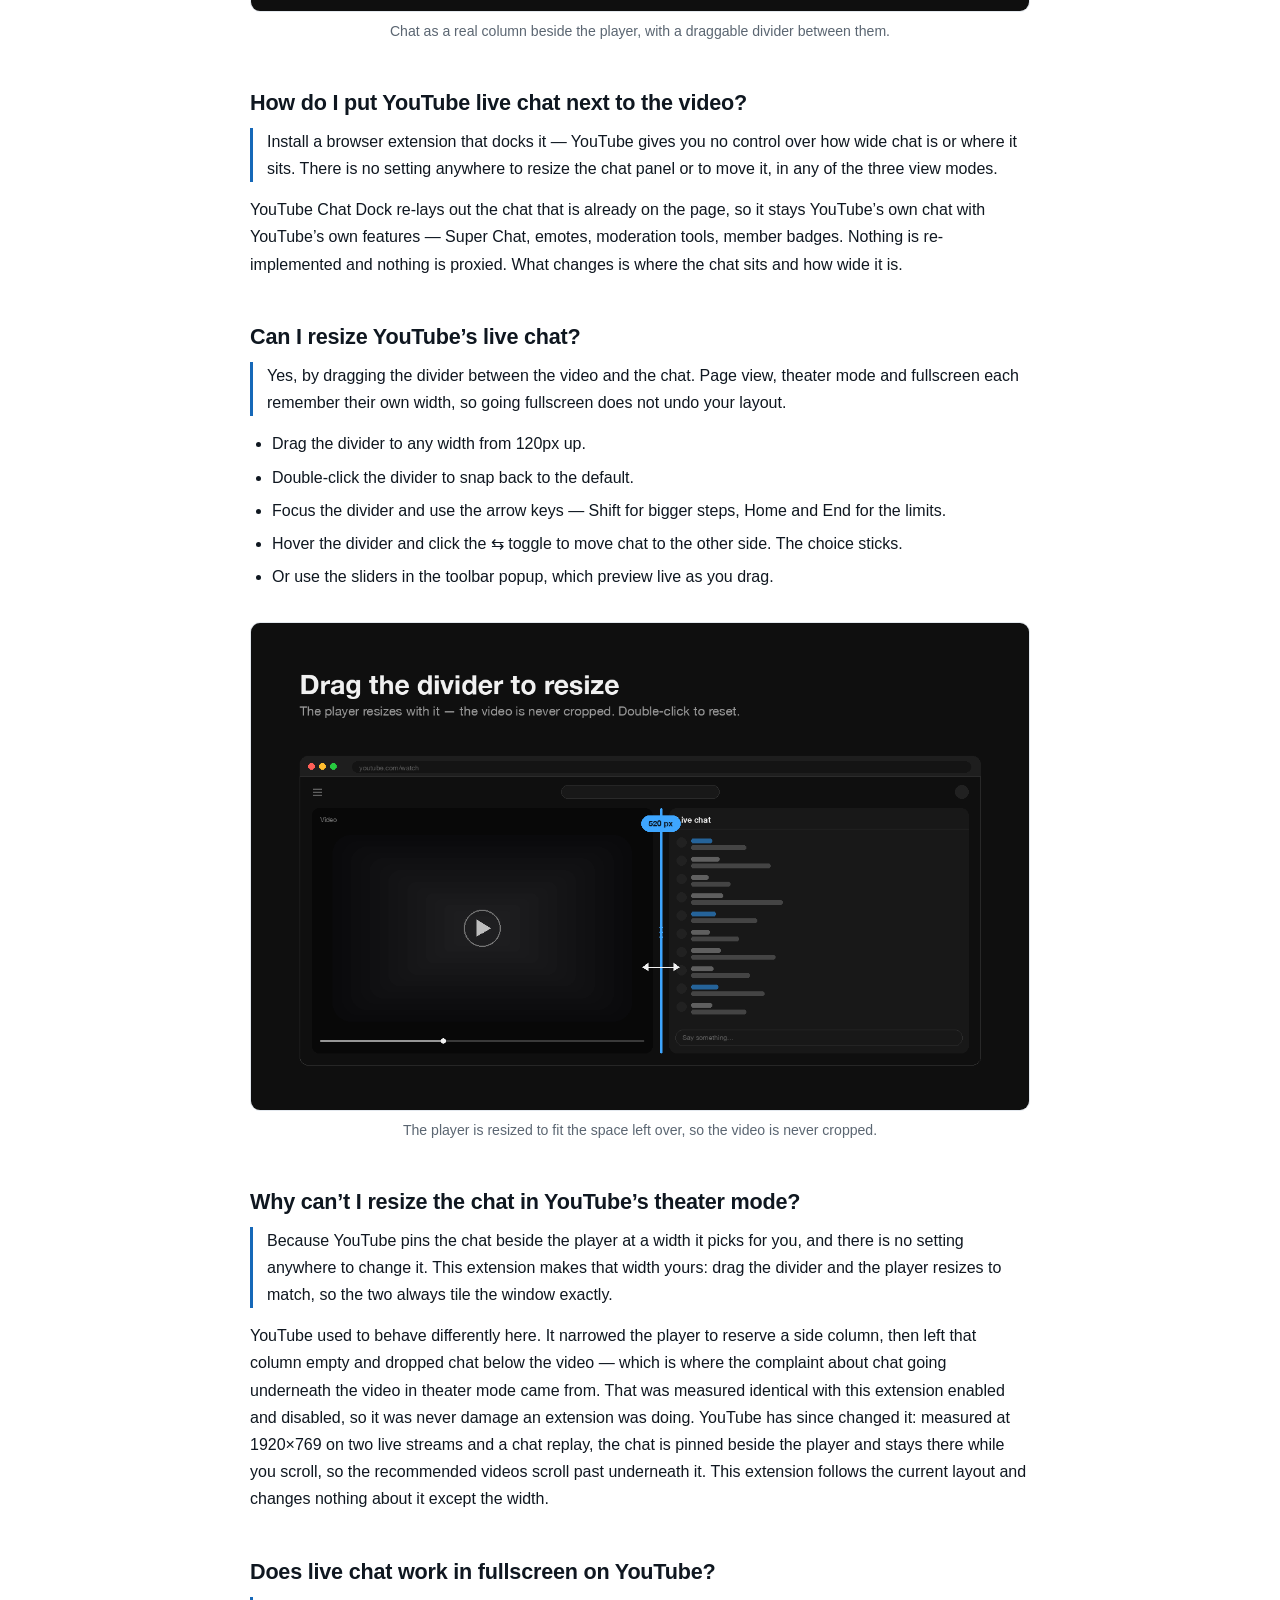
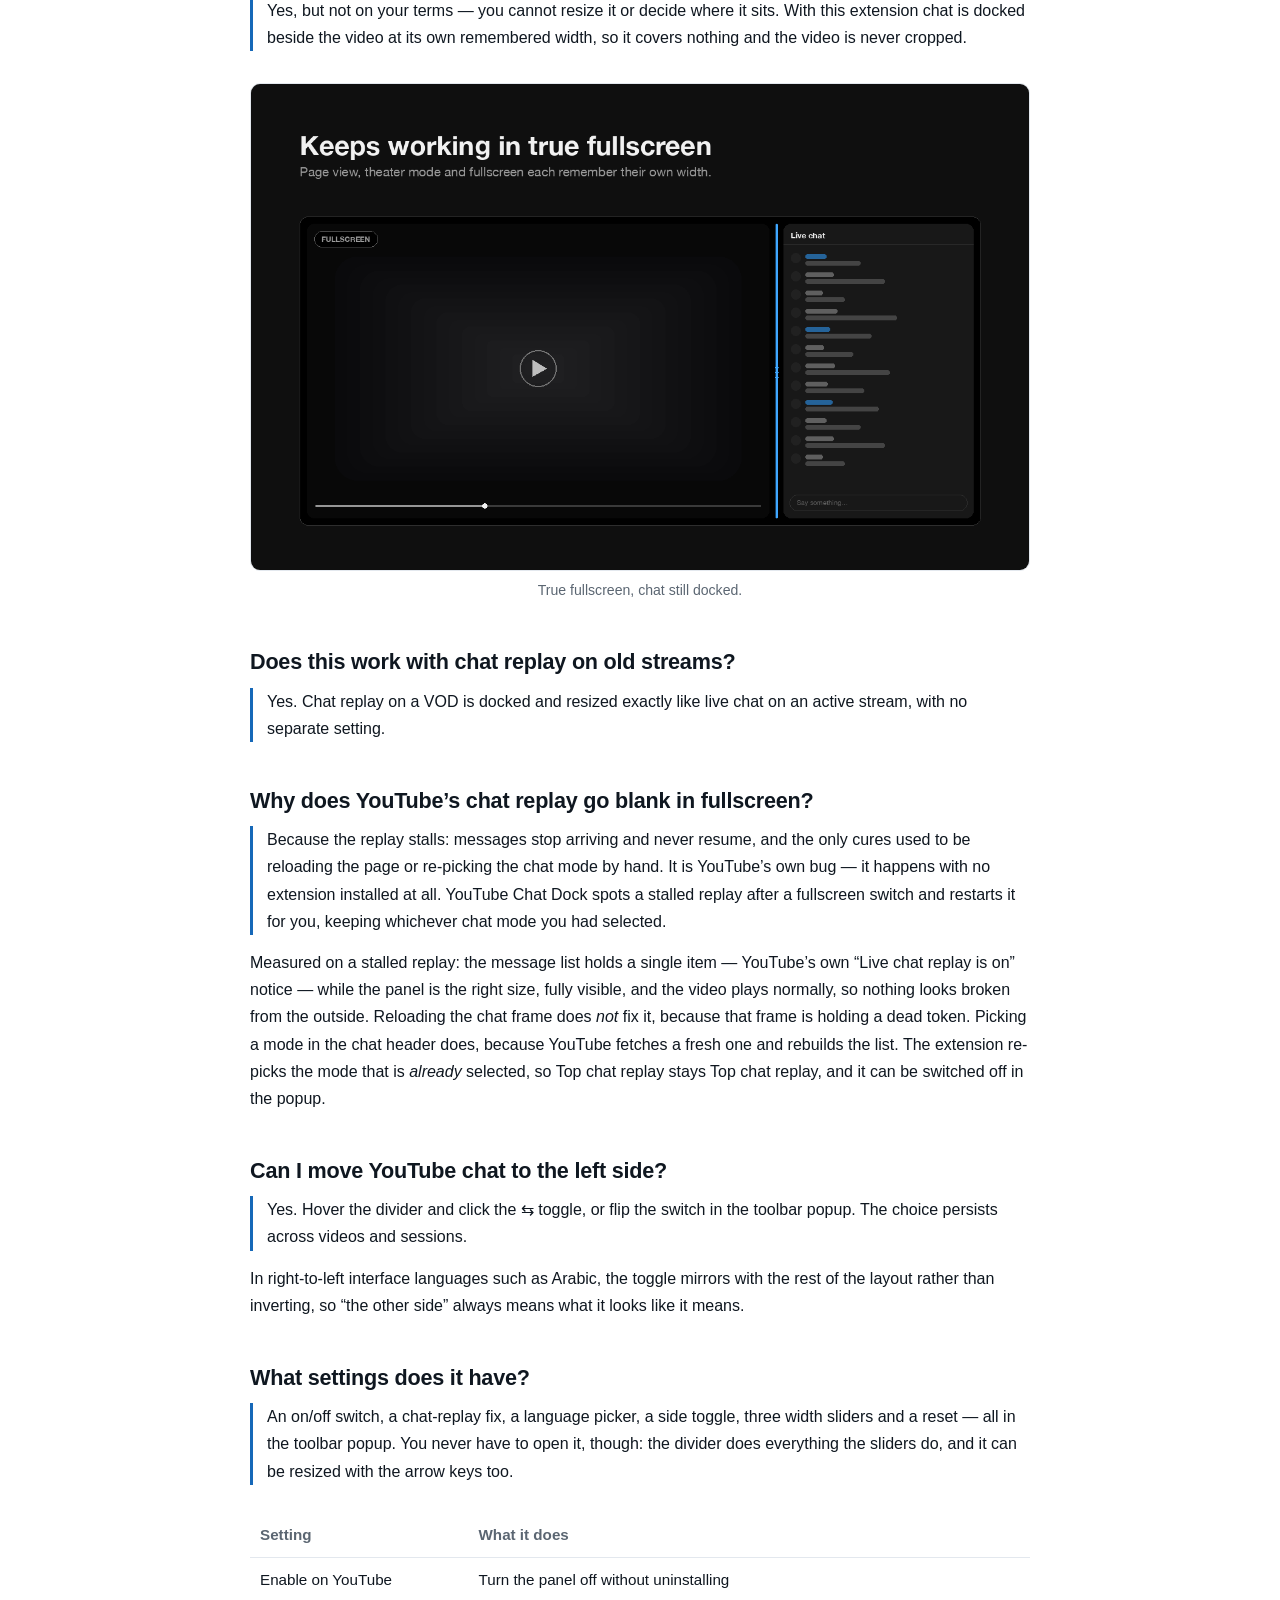
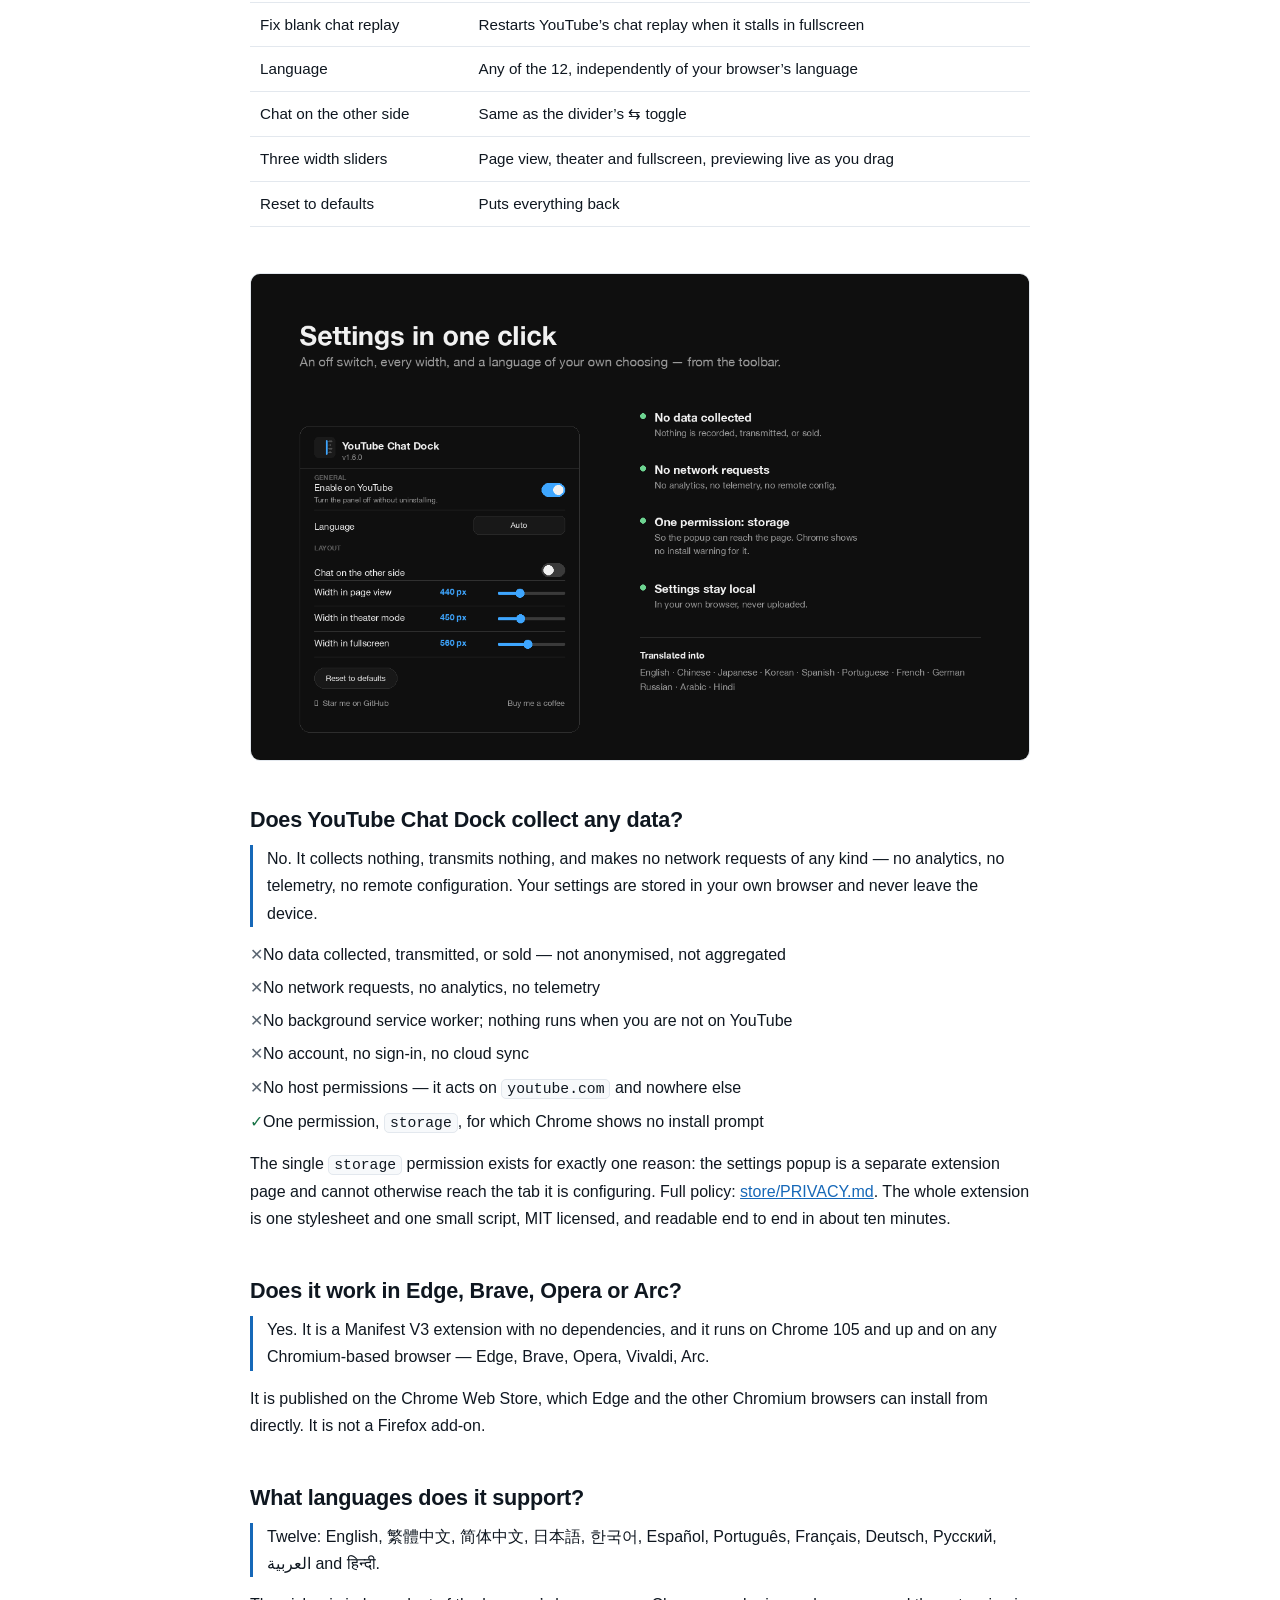
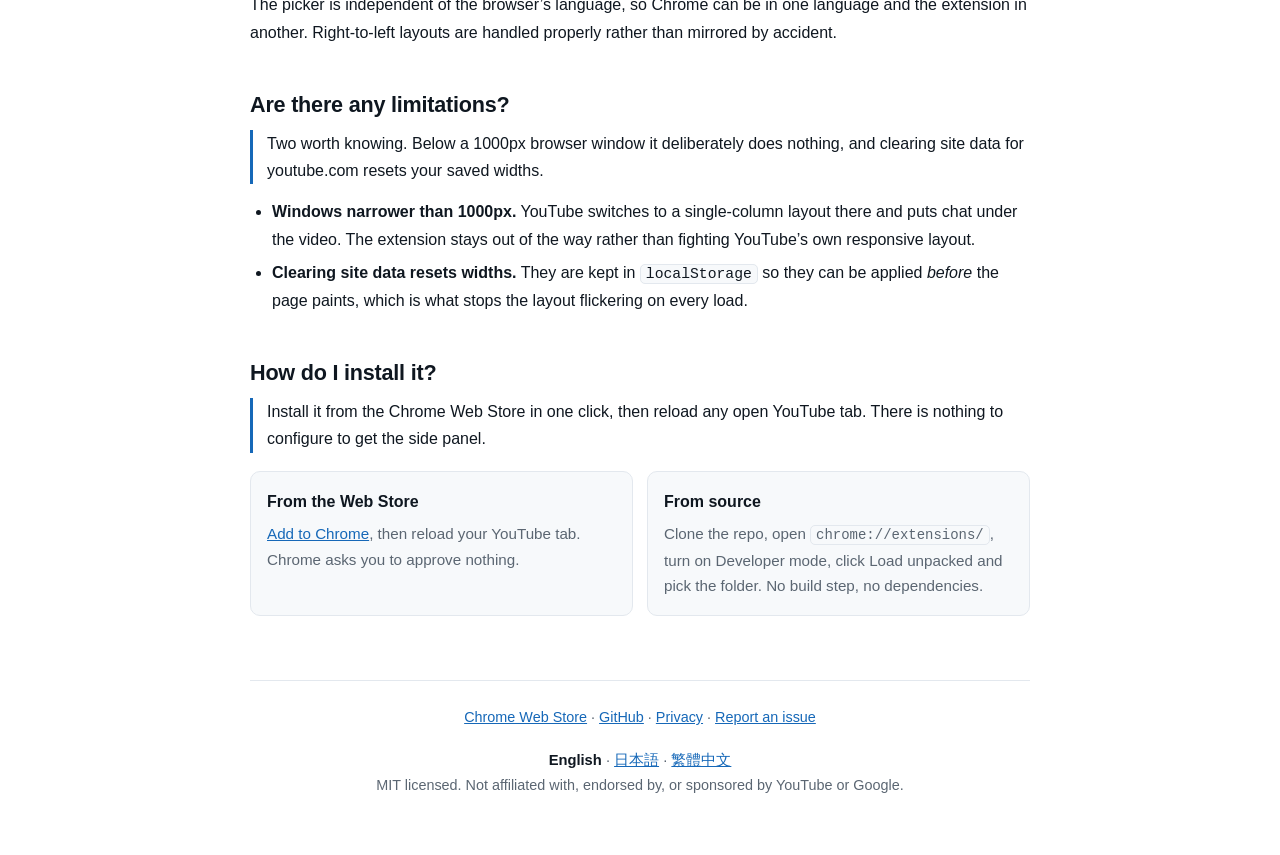
==== commit 93e31d7c: "Document the chat-replay fix on all three landing pages and the README New FAQ entry, "Why does YouT" ====
--- a/docs/index.html
+++ b/docs/index.html
@@ -208,6 +208,14 @@
   Yes. Chat replay on a VOD is docked and resized exactly like live chat on an active stream, with no separate setting.
 </p>
 
+<h2>Why does YouTube’s chat replay go blank in fullscreen?</h2>
+
+<p class="answer">
+  Because the replay stalls: messages stop arriving and never resume, and the only cures used to be reloading the page or re-picking the chat mode by hand. It is YouTube’s own bug — it happens with no extension installed at all. YouTube Chat Dock spots a stalled replay after a fullscreen switch and restarts it for you, keeping whichever chat mode you had selected.
+</p>
+
+<p>Measured on a stalled replay: the message list holds a single item — YouTube’s own “Live chat replay is on” notice — while the panel is the right size, fully visible, and the video plays normally, so nothing looks broken from the outside. Reloading the chat frame does <em>not</em> fix it, because that frame is holding a dead token. Picking a mode in the chat header does, because YouTube fetches a fresh one and rebuilds the list. The extension re-picks the mode that is <em>already</em> selected, so Top chat replay stays Top chat replay, and it can be switched off in the popup.</p>
+
 <h2>Can I move YouTube chat to the left side?</h2>
 
 <p class="answer">
@@ -219,13 +227,13 @@
 <h2>What settings does it have?</h2>
 
 <p class="answer">
-  An on/off switch, a language picker, a side toggle, three width sliders and a reset — all in the toolbar popup. You never have to open it, though: the divider does everything the sliders do, and it can be resized with the arrow keys too.
+  An on/off switch, a chat-replay fix, a language picker, a side toggle, three width sliders and a reset — all in the toolbar popup. You never have to open it, though: the divider does everything the sliders do, and it can be resized with the arrow keys too.
 </p>
 
 <div class="scroller">
 <table>
   <tr><th>Setting</th><th>What it does</th></tr>
-  <tr><td>Enable on YouTube</td><td>Turn the panel off without uninstalling</td></tr><tr><td>Language</td><td>Any of the 12, independently of your browser’s language</td></tr><tr><td>Chat on the other side</td><td>Same as the divider’s &#8646; toggle</td></tr><tr><td>Three width sliders</td><td>Page view, theater and fullscreen, previewing live as you drag</td></tr><tr><td>Reset to defaults</td><td>Puts everything back</td></tr>
+  <tr><td>Enable on YouTube</td><td>Turn the panel off without uninstalling</td></tr><tr><td>Fix blank chat replay</td><td>Restarts YouTube’s chat replay when it stalls in fullscreen</td></tr><tr><td>Language</td><td>Any of the 12, independently of your browser’s language</td></tr><tr><td>Chat on the other side</td><td>Same as the divider’s &#8646; toggle</td></tr><tr><td>Three width sliders</td><td>Page view, theater and fullscreen, previewing live as you drag</td></tr><tr><td>Reset to defaults</td><td>Puts everything back</td></tr>
 </table>
 </div>
 
@@ -297,7 +305,7 @@
       "applicationSubCategory": "Chrome Extension",
       "operatingSystem": "Chrome 105+, Microsoft Edge, Brave, Opera, Vivaldi, Arc",
       "browserRequirements": "Requires Chrome 105 or any Chromium-based browser",
-      "softwareVersion": "1.7.0",
+      "softwareVersion": "1.10.0",
       "url": "https://cc100053.github.io/YouTube-Chat-Dock/",
       "inLanguage": [
         "en",
@@ -373,6 +381,14 @@
         },
         {
           "@type": "Question",
+          "name": "Why does YouTube’s chat replay go blank in fullscreen?",
+          "acceptedAnswer": {
+            "@type": "Answer",
+            "text": "Because the replay stalls: messages stop arriving and never resume, and the only cures used to be reloading the page or re-picking the chat mode by hand. It is YouTube’s own bug — it happens with no extension installed at all. YouTube Chat Dock spots a stalled replay after a fullscreen switch and restarts it for you, keeping whichever chat mode you had selected."
+          }
+        },
+        {
+          "@type": "Question",
           "name": "Can I move YouTube chat to the left side?",
           "acceptedAnswer": {
             "@type": "Answer",
@@ -384,7 +400,7 @@
           "name": "What settings does it have?",
           "acceptedAnswer": {
             "@type": "Answer",
-            "text": "An on/off switch, a language picker, a side toggle, three width sliders and a reset — all in the toolbar popup. You never have to open it, though: the divider does everything the sliders do, and it can be resized with the arrow keys too."
+            "text": "An on/off switch, a chat-replay fix, a language picker, a side toggle, three width sliders and a reset — all in the toolbar popup. You never have to open it, though: the divider does everything the sliders do, and it can be resized with the arrow keys too."
           }
         },
         {
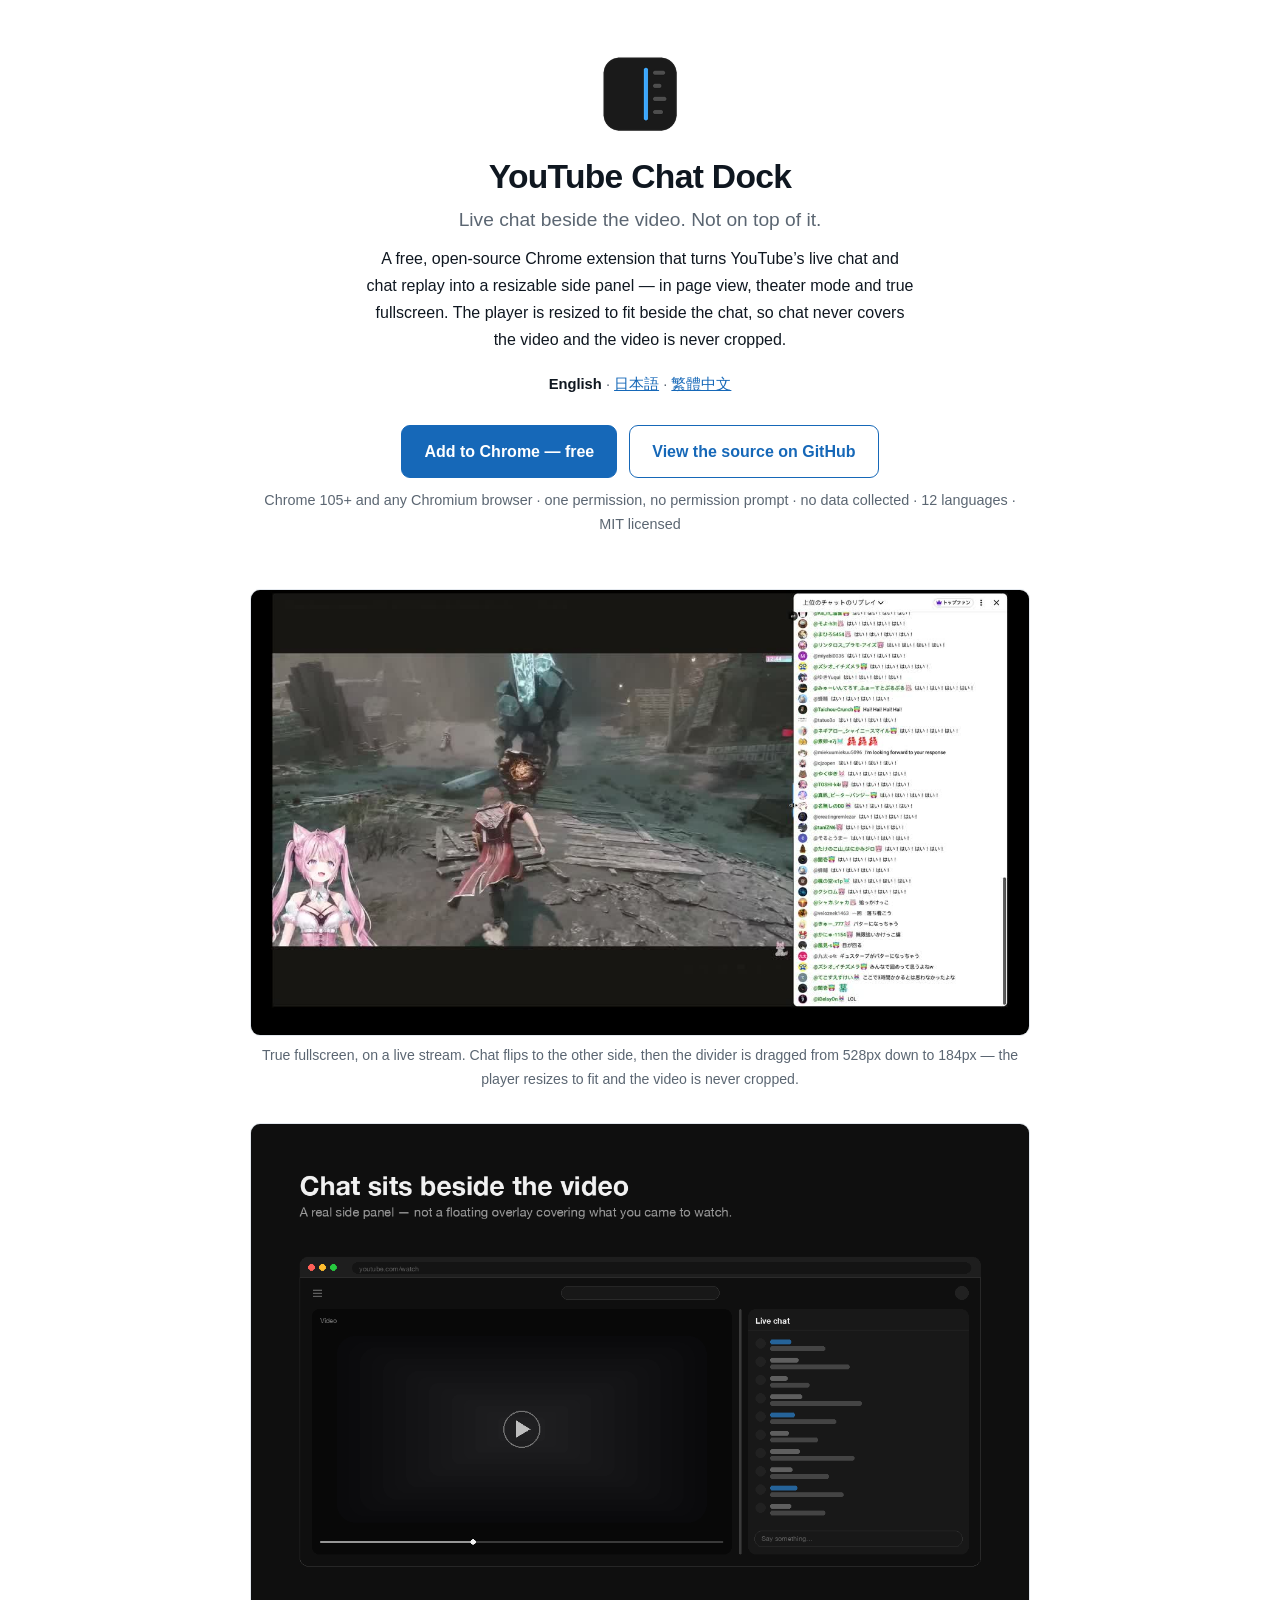
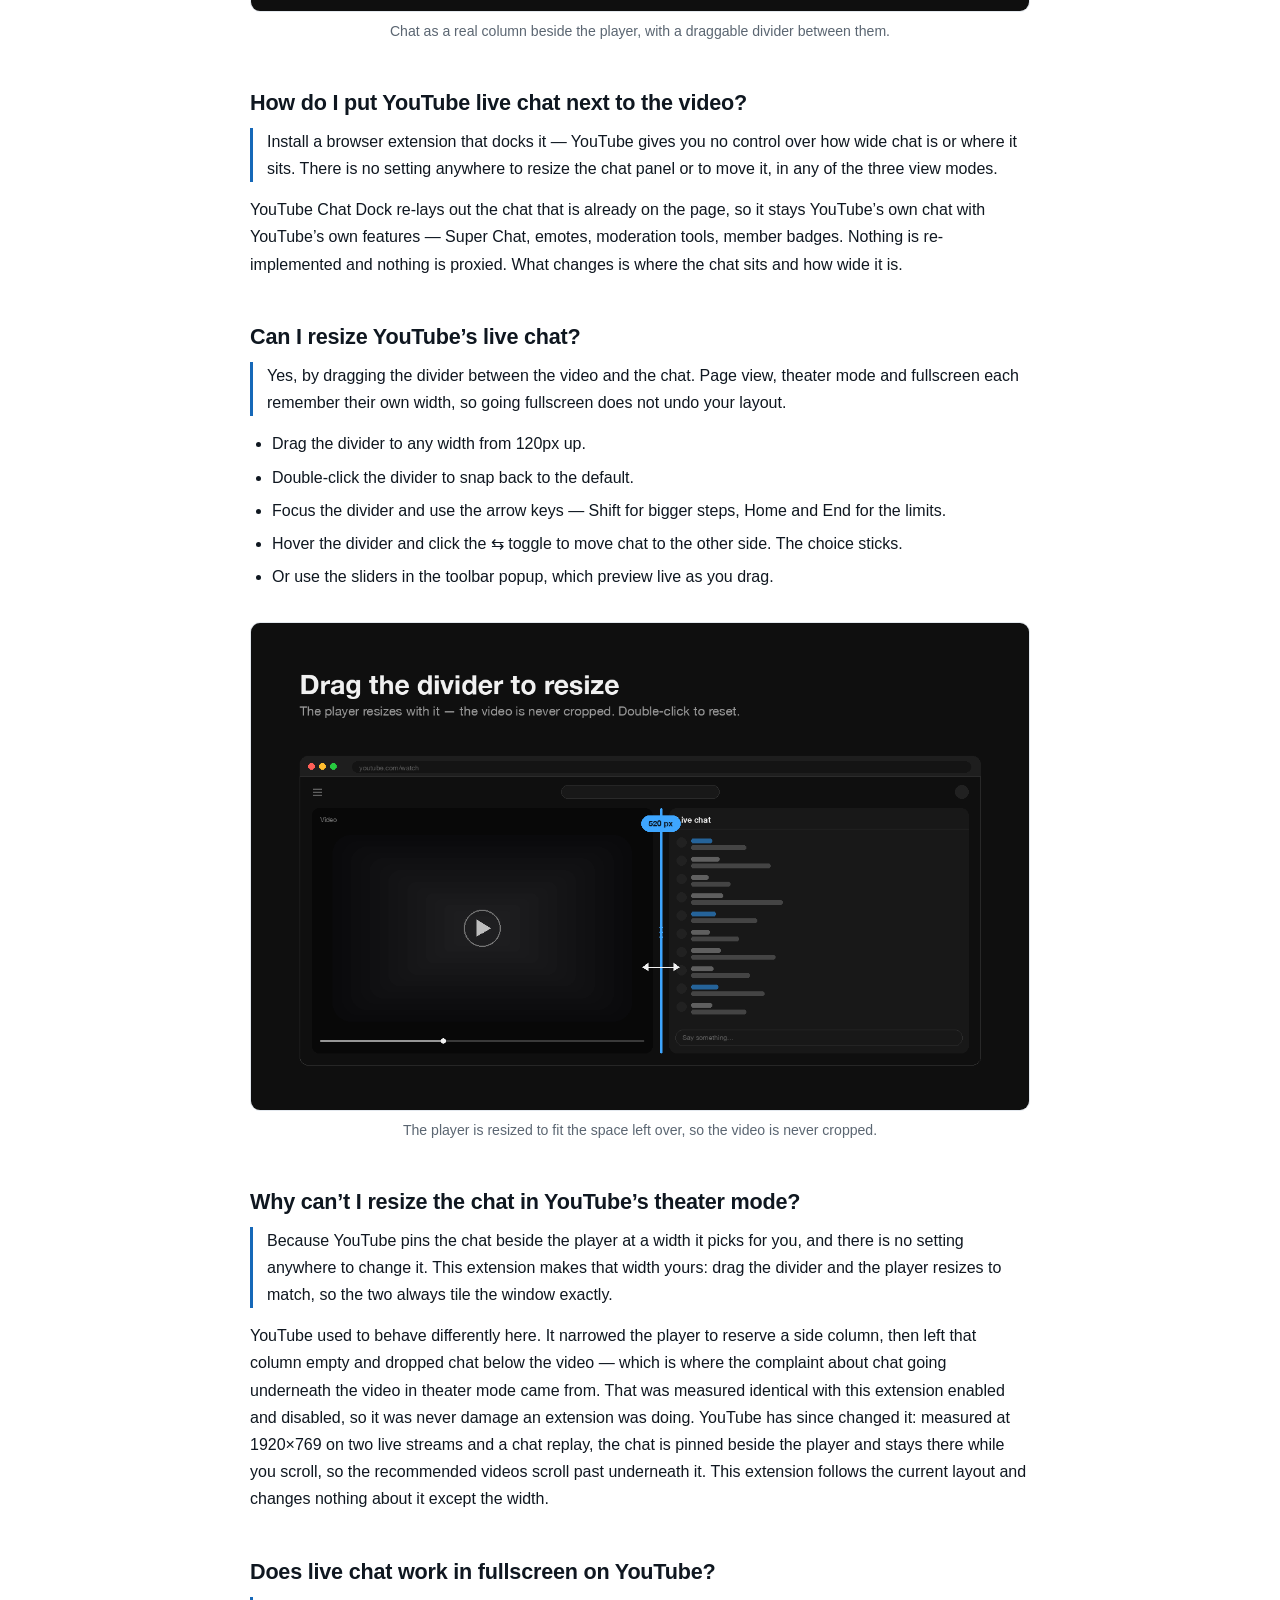
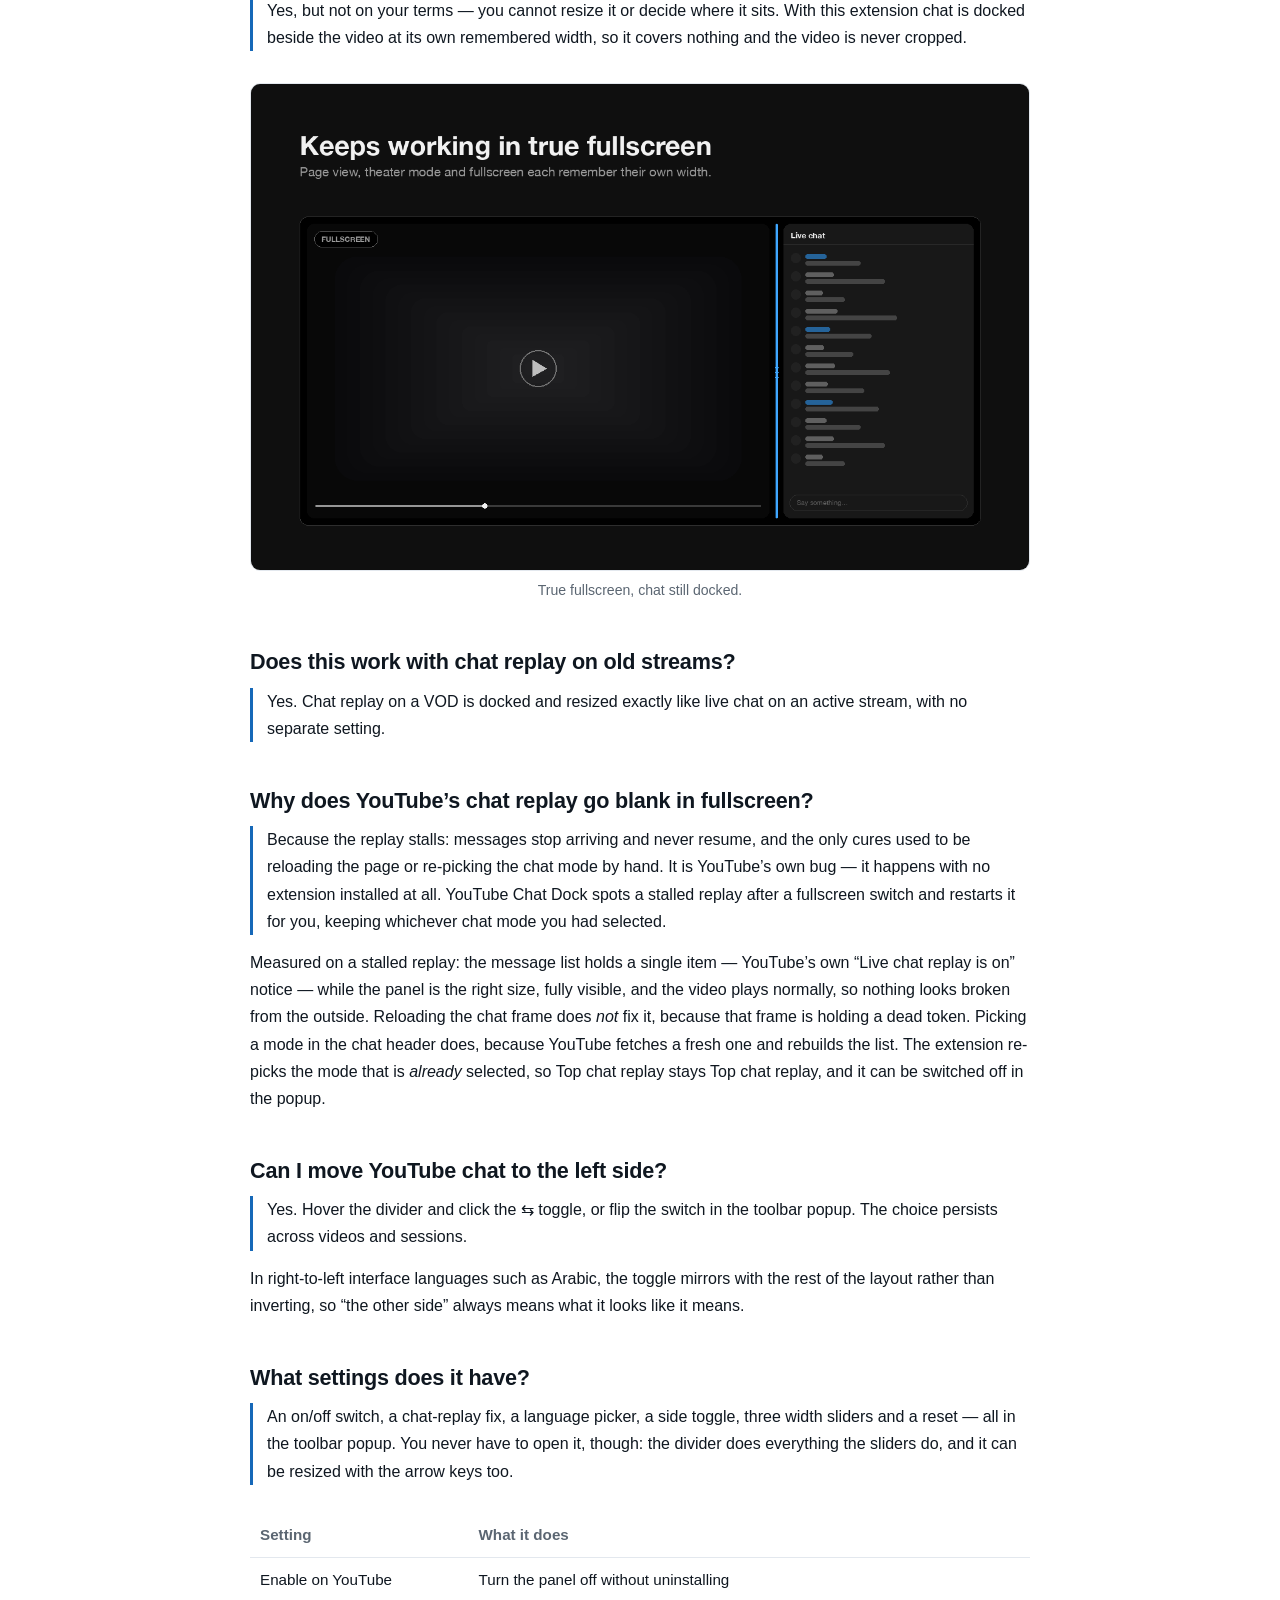
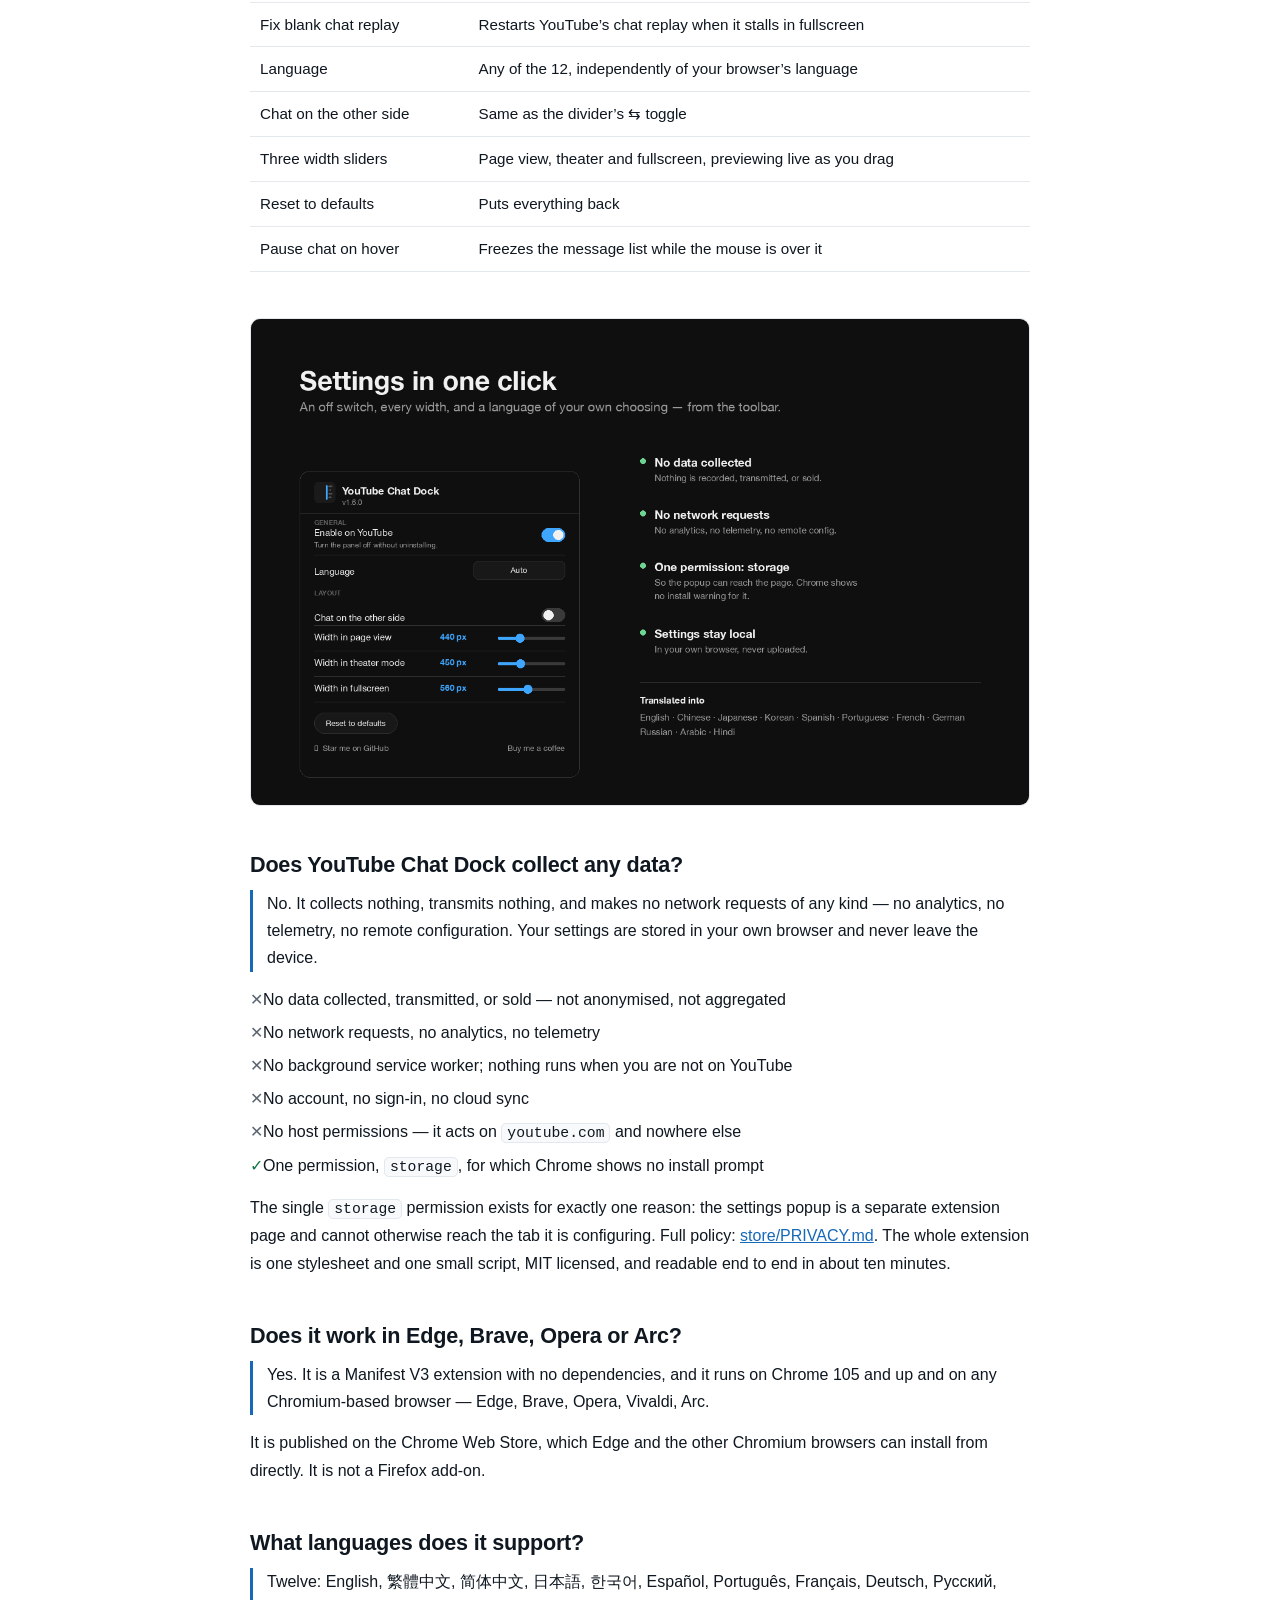
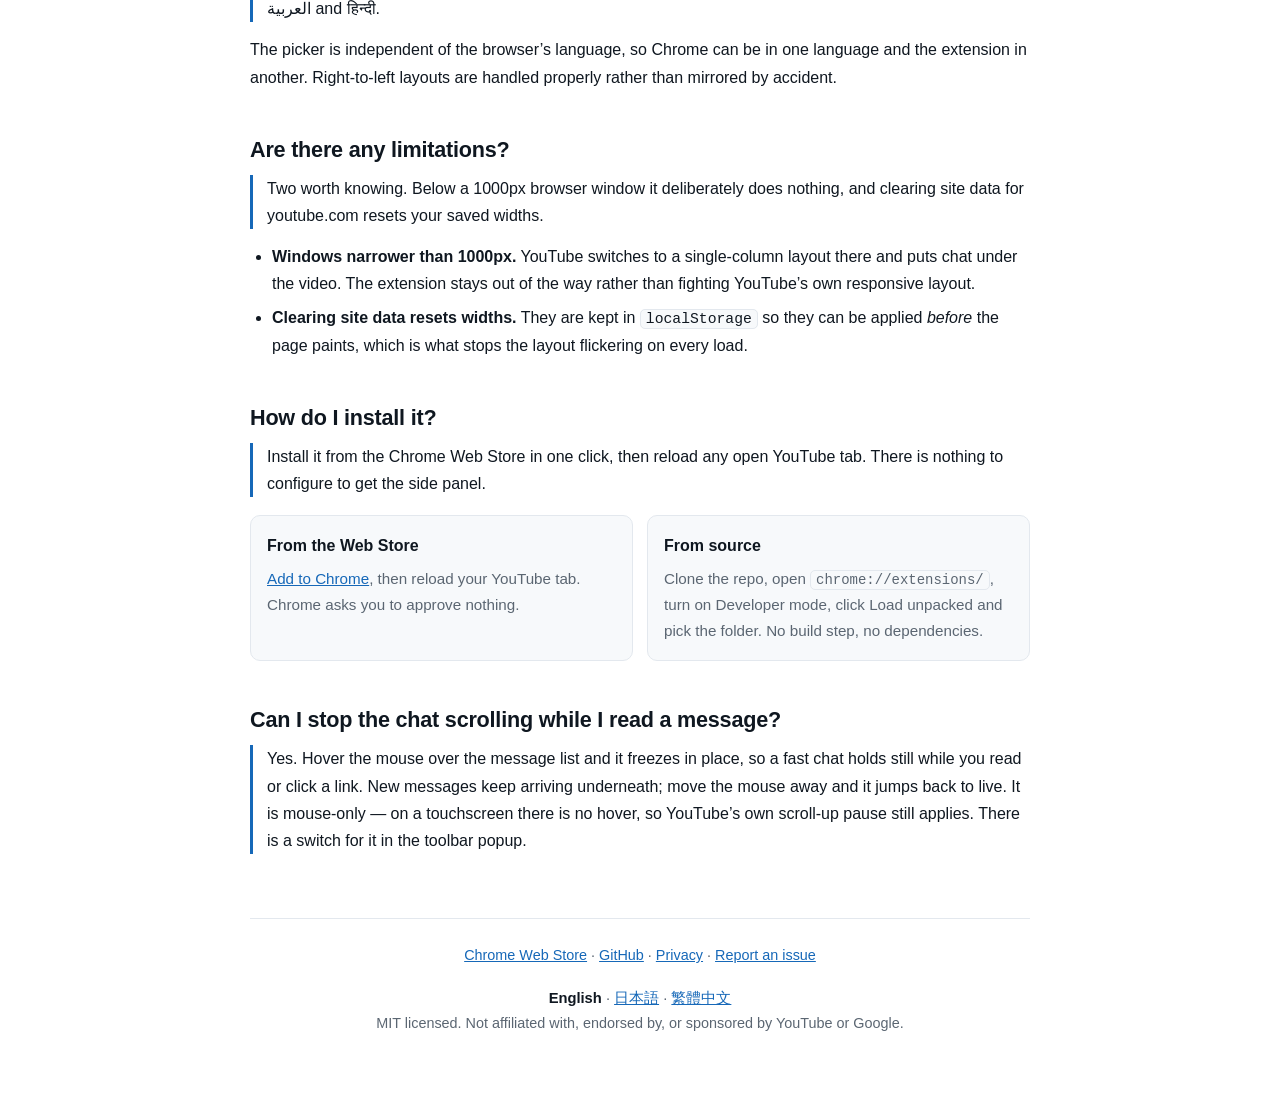
==== commit c7620479: "Document pause-on-hover on all three landing pages New FAQ entry (en/ja/zh-TW) and a settings-table " ====
--- a/docs/index.html
+++ b/docs/index.html
@@ -233,7 +233,7 @@
 <div class="scroller">
 <table>
   <tr><th>Setting</th><th>What it does</th></tr>
-  <tr><td>Enable on YouTube</td><td>Turn the panel off without uninstalling</td></tr><tr><td>Fix blank chat replay</td><td>Restarts YouTube’s chat replay when it stalls in fullscreen</td></tr><tr><td>Language</td><td>Any of the 12, independently of your browser’s language</td></tr><tr><td>Chat on the other side</td><td>Same as the divider’s &#8646; toggle</td></tr><tr><td>Three width sliders</td><td>Page view, theater and fullscreen, previewing live as you drag</td></tr><tr><td>Reset to defaults</td><td>Puts everything back</td></tr>
+  <tr><td>Enable on YouTube</td><td>Turn the panel off without uninstalling</td></tr><tr><td>Fix blank chat replay</td><td>Restarts YouTube’s chat replay when it stalls in fullscreen</td></tr><tr><td>Language</td><td>Any of the 12, independently of your browser’s language</td></tr><tr><td>Chat on the other side</td><td>Same as the divider’s &#8646; toggle</td></tr><tr><td>Three width sliders</td><td>Page view, theater and fullscreen, previewing live as you drag</td></tr><tr><td>Reset to defaults</td><td>Puts everything back</td></tr><tr><td>Pause chat on hover</td><td>Freezes the message list while the mouse is over it</td></tr>
 </table>
 </div>
 
@@ -283,6 +283,12 @@
 </p>
 
 <div class="grid"><div class="card"><h3>From the Web Store</h3><p><a href="https://chromewebstore.google.com/detail/youtube-chat-dock/bkmbhlkcjbkjapbamkidacajjfhoiiam">Add to Chrome</a>, then reload your YouTube tab. Chrome asks you to approve nothing.</p></div><div class="card"><h3>From source</h3><p>Clone the repo, open <code>chrome://extensions/</code>, turn on Developer mode, click Load unpacked and pick the folder. No build step, no dependencies.</p></div></div>
+
+<h2>Can I stop the chat scrolling while I read a message?</h2>
+
+<p class="answer">
+  Yes. Hover the mouse over the message list and it freezes in place, so a fast chat holds still while you read or click a link. New messages keep arriving underneath; move the mouse away and it jumps back to live. It is mouse-only — on a touchscreen there is no hover, so YouTube’s own scroll-up pause still applies. There is a switch for it in the toolbar popup.
+</p>
 
 <footer>
   <p><a href="https://chromewebstore.google.com/detail/youtube-chat-dock/bkmbhlkcjbkjapbamkidacajjfhoiiam">Chrome Web Store</a> <span aria-hidden="true">&middot;</span> <a href="https://github.com/cc100053/YouTube-Chat-Dock">GitHub</a> <span aria-hidden="true">&middot;</span> <a href="https://github.com/cc100053/YouTube-Chat-Dock/blob/main/store/PRIVACY.md">Privacy</a> <span aria-hidden="true">&middot;</span> <a href="https://github.com/cc100053/YouTube-Chat-Dock/issues">Report an issue</a></p>
@@ -305,7 +311,7 @@
       "applicationSubCategory": "Chrome Extension",
       "operatingSystem": "Chrome 105+, Microsoft Edge, Brave, Opera, Vivaldi, Arc",
       "browserRequirements": "Requires Chrome 105 or any Chromium-based browser",
-      "softwareVersion": "1.10.0",
+      "softwareVersion": "2.0.0",
       "url": "https://cc100053.github.io/YouTube-Chat-Dock/",
       "inLanguage": [
         "en",
@@ -331,7 +337,8 @@
         "Chat replay on VODs behaves exactly like live chat",
         "Chat can be moved to either side",
         "Right-to-left layouts supported",
-        "12 interface languages, independent of the browser language"
+        "12 interface languages, independent of the browser language",
+        "Chat freezes while the mouse is over it, so a fast chat can be read"
       ]
     },
     {
@@ -442,6 +449,14 @@
             "@type": "Answer",
             "text": "Install it from the Chrome Web Store in one click, then reload any open YouTube tab. There is nothing to configure to get the side panel."
           }
+        },
+        {
+          "@type": "Question",
+          "name": "Can I stop the chat scrolling while I read a message?",
+          "acceptedAnswer": {
+            "@type": "Answer",
+            "text": "Yes. Hover the mouse over the message list and it freezes in place, so a fast chat holds still while you read or click a link. New messages keep arriving underneath; move the mouse away and it jumps back to live. It is mouse-only — on a touchscreen there is no hover, so YouTube’s own scroll-up pause still applies. There is a switch for it in the toolbar popup."
+          }
         }
       ]
     }
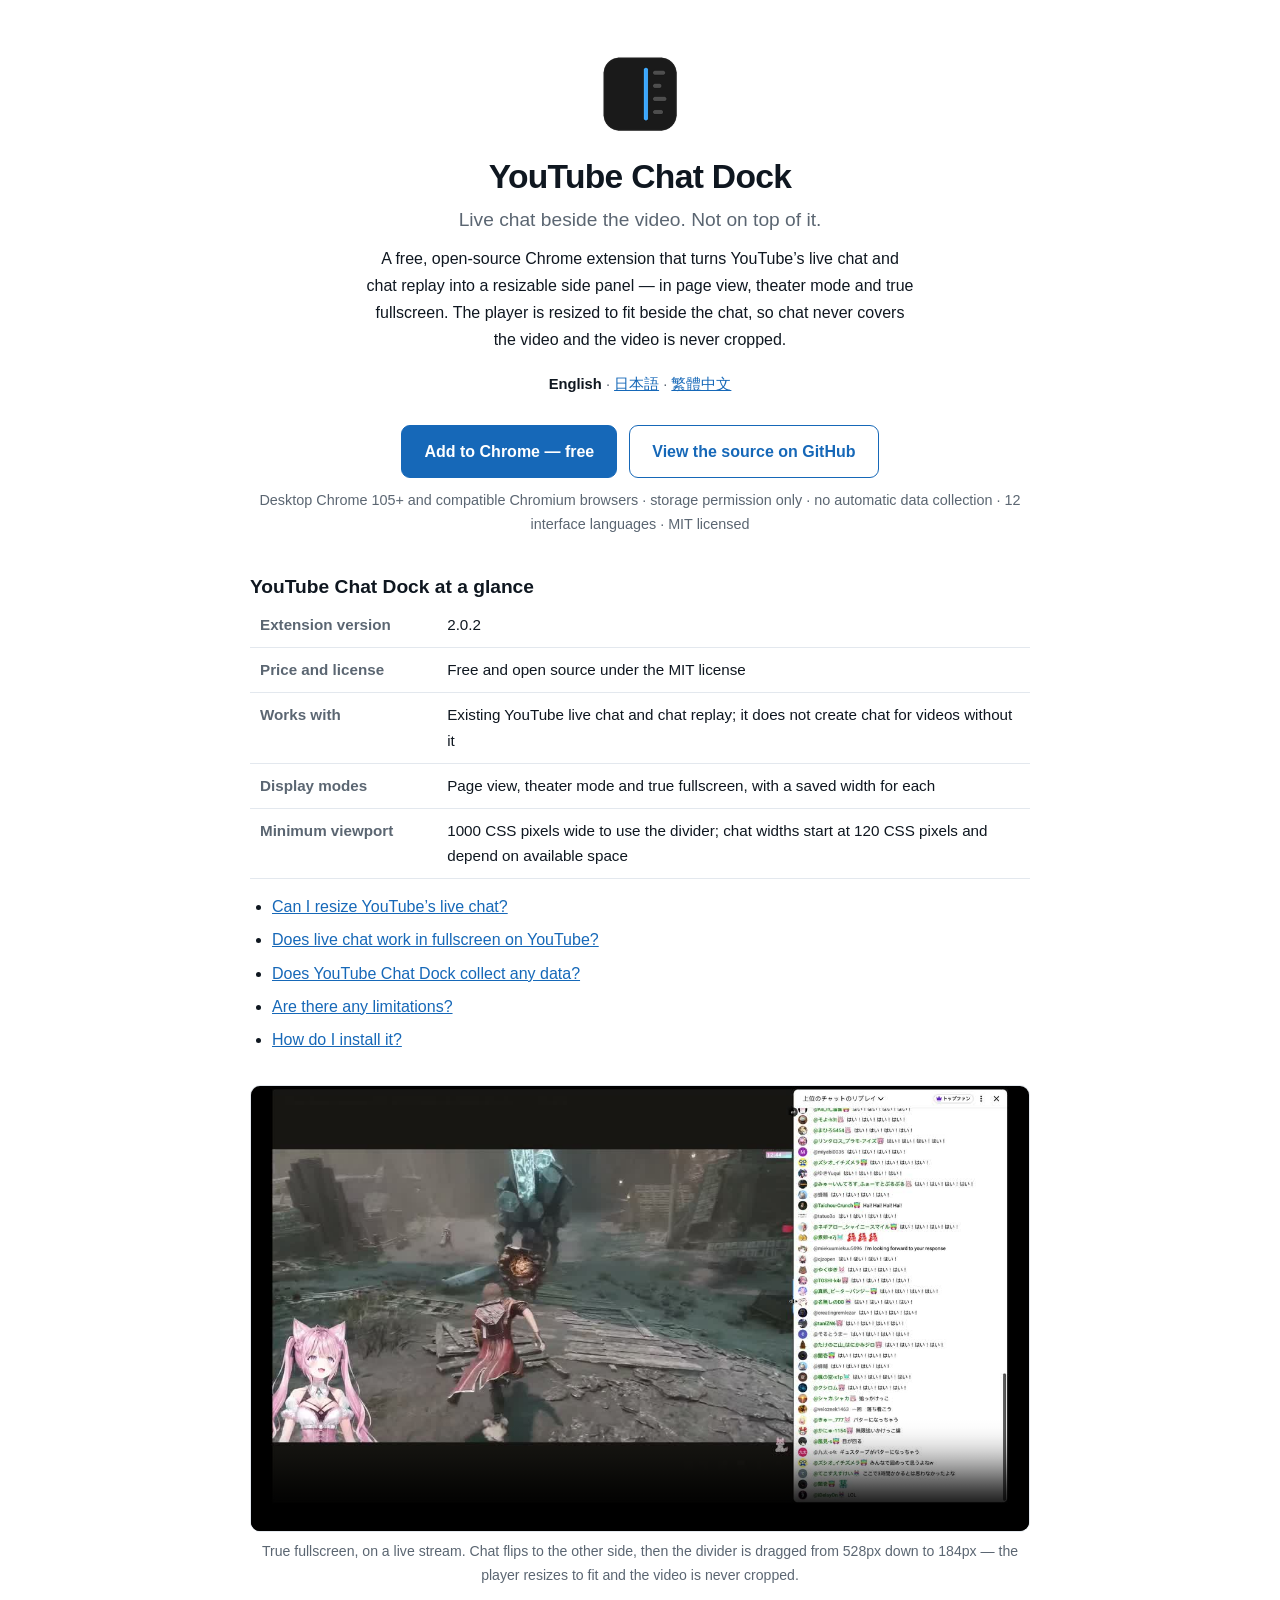
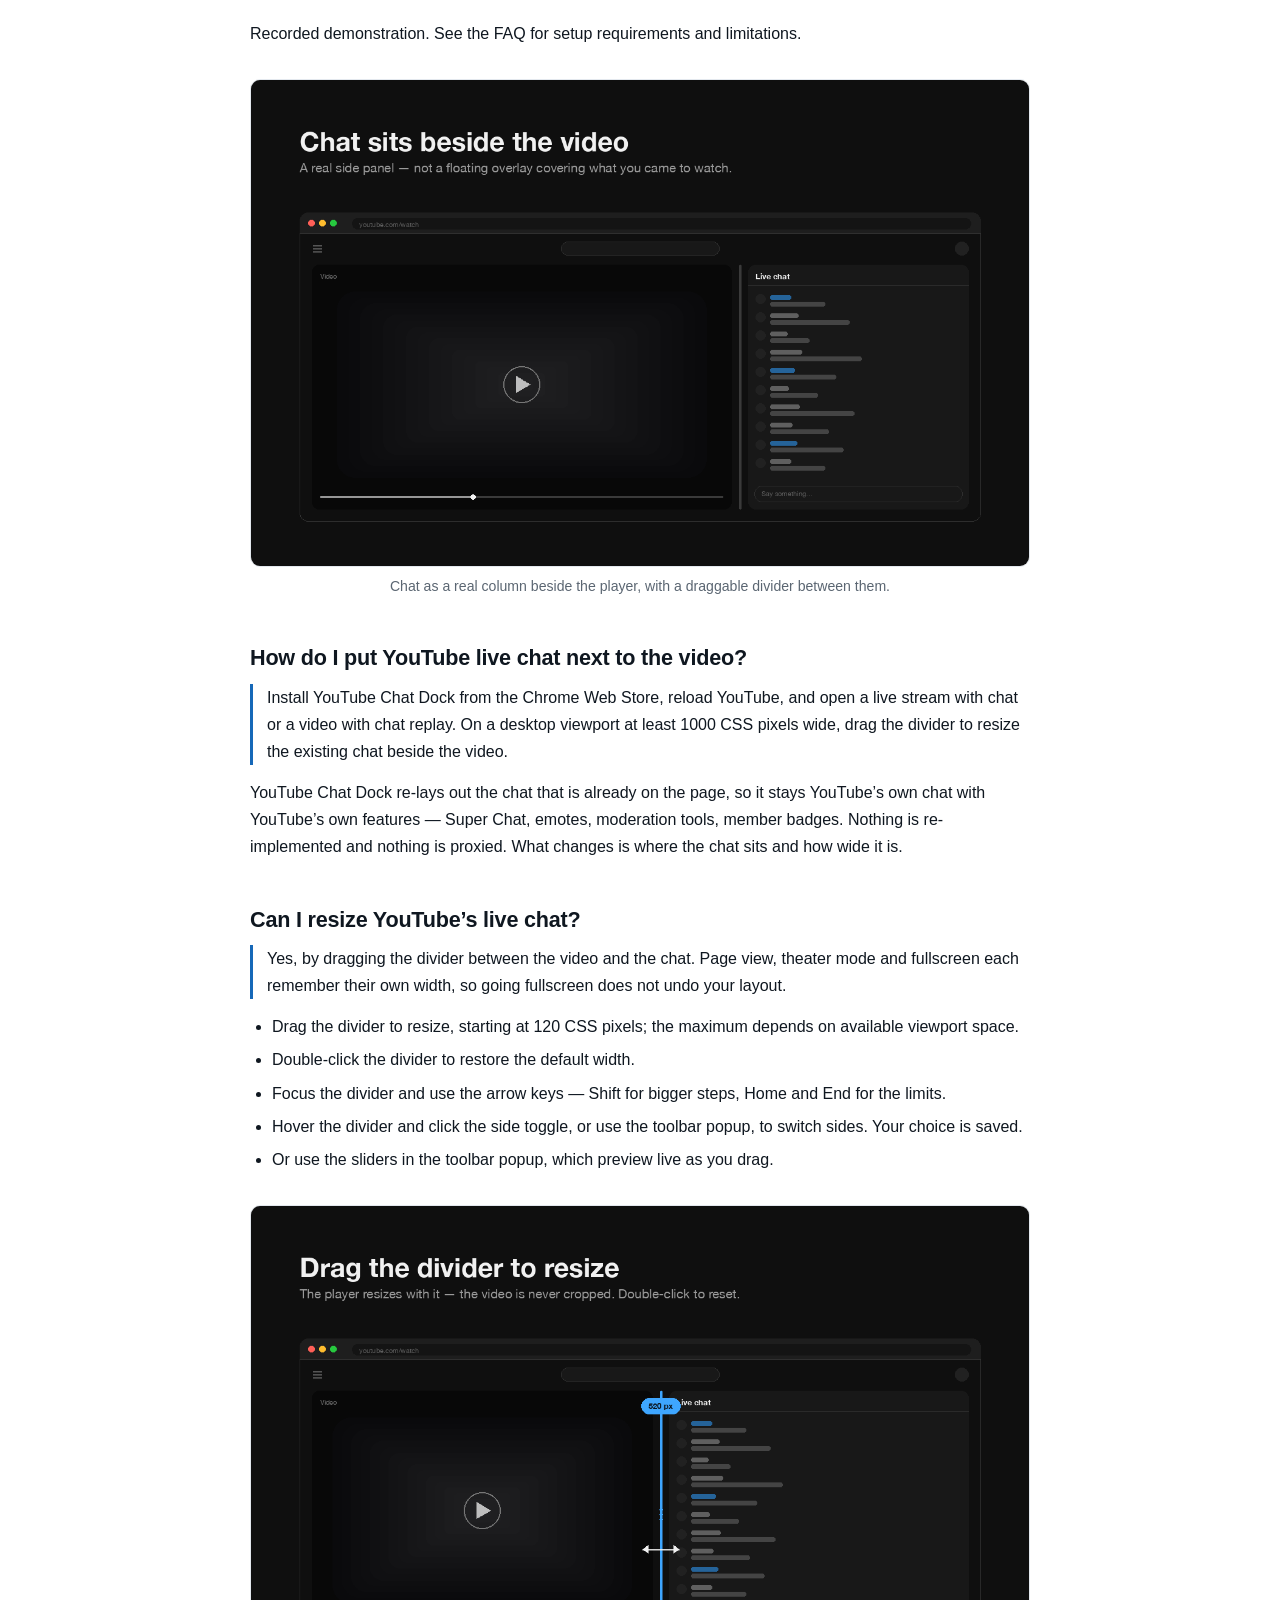
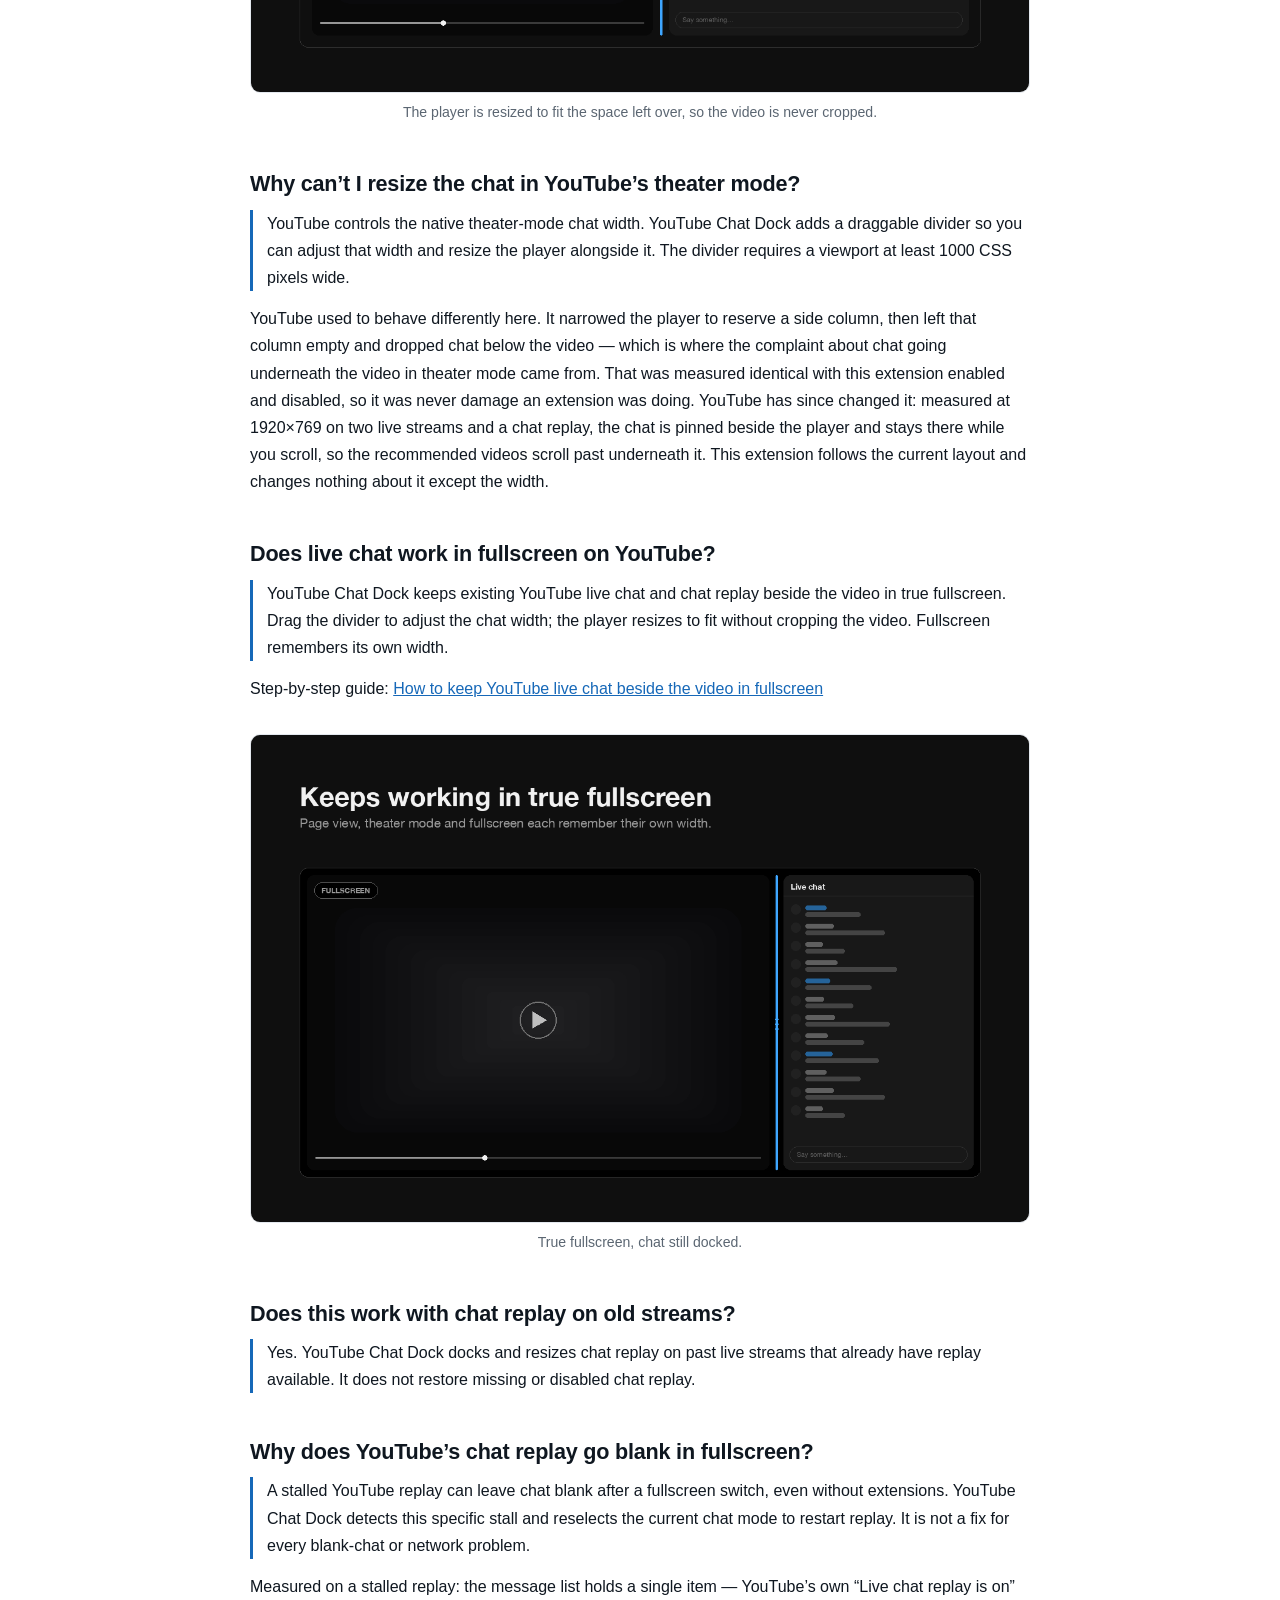
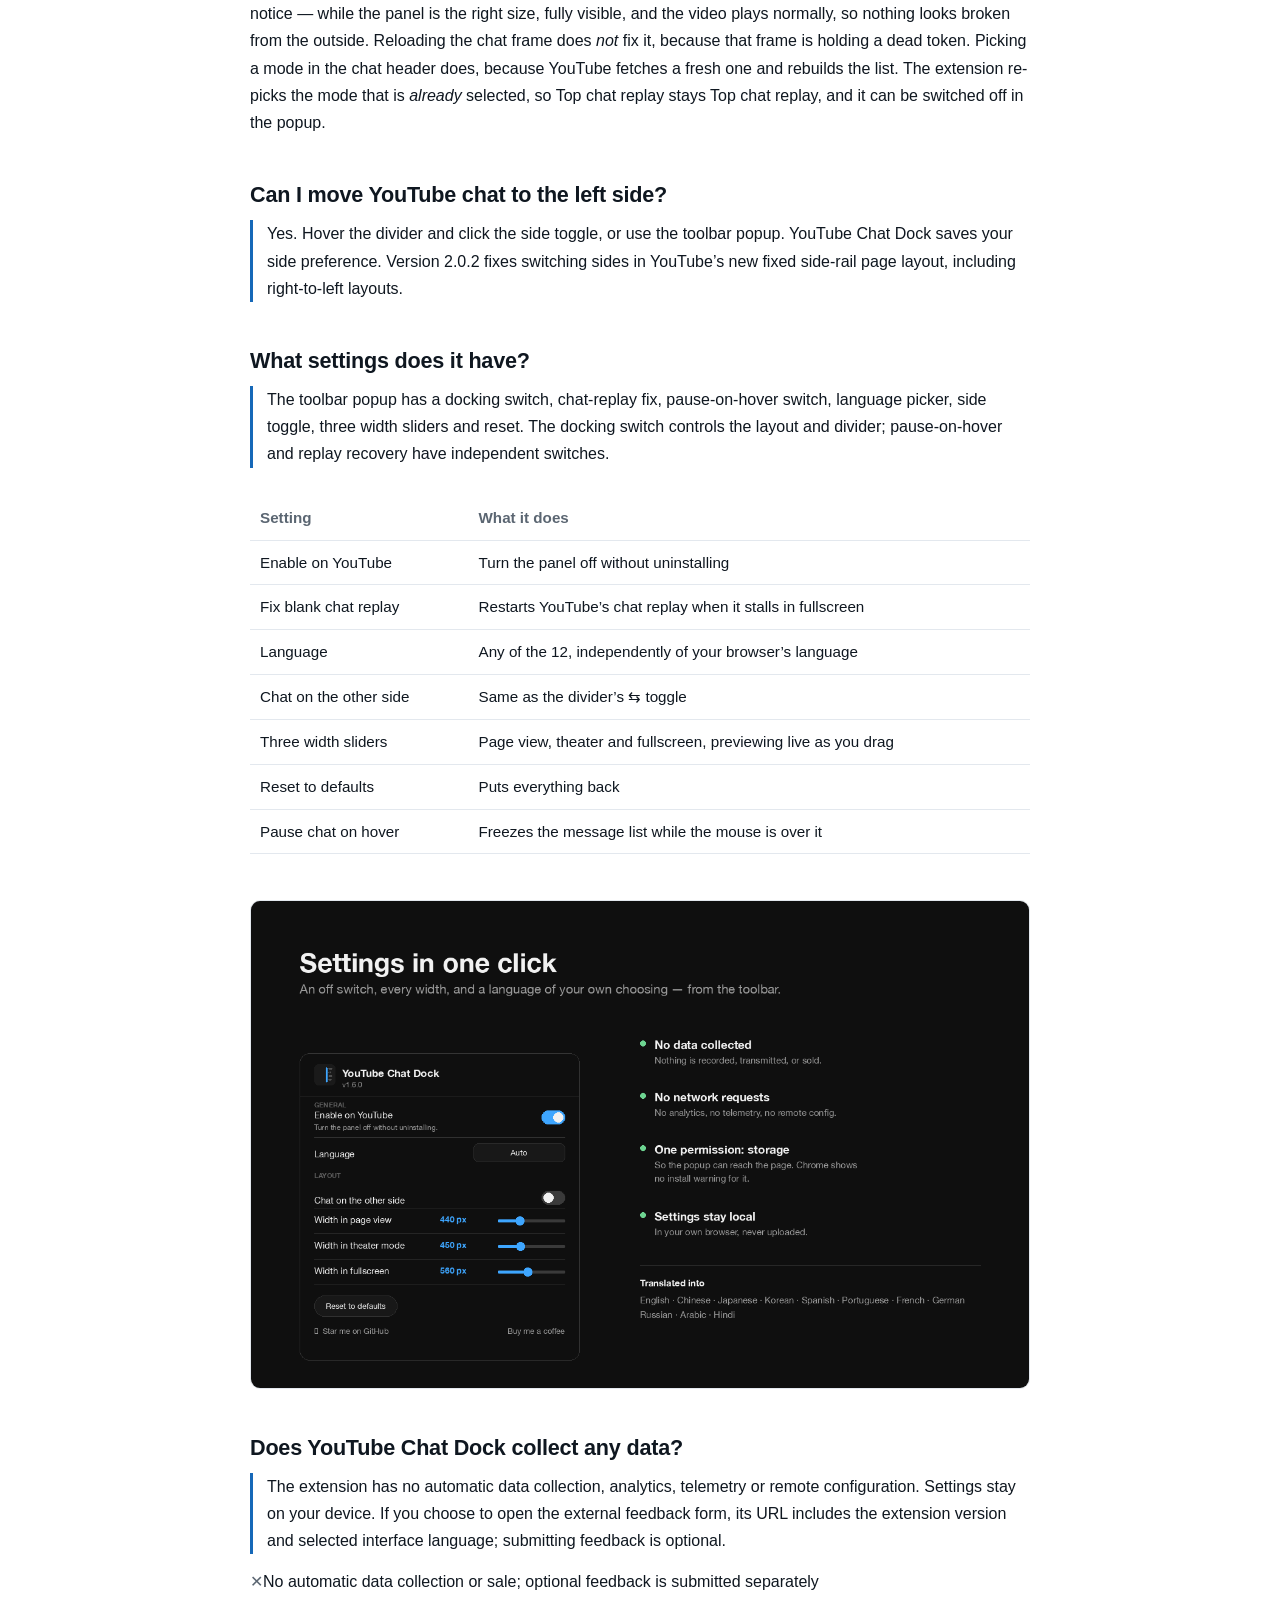
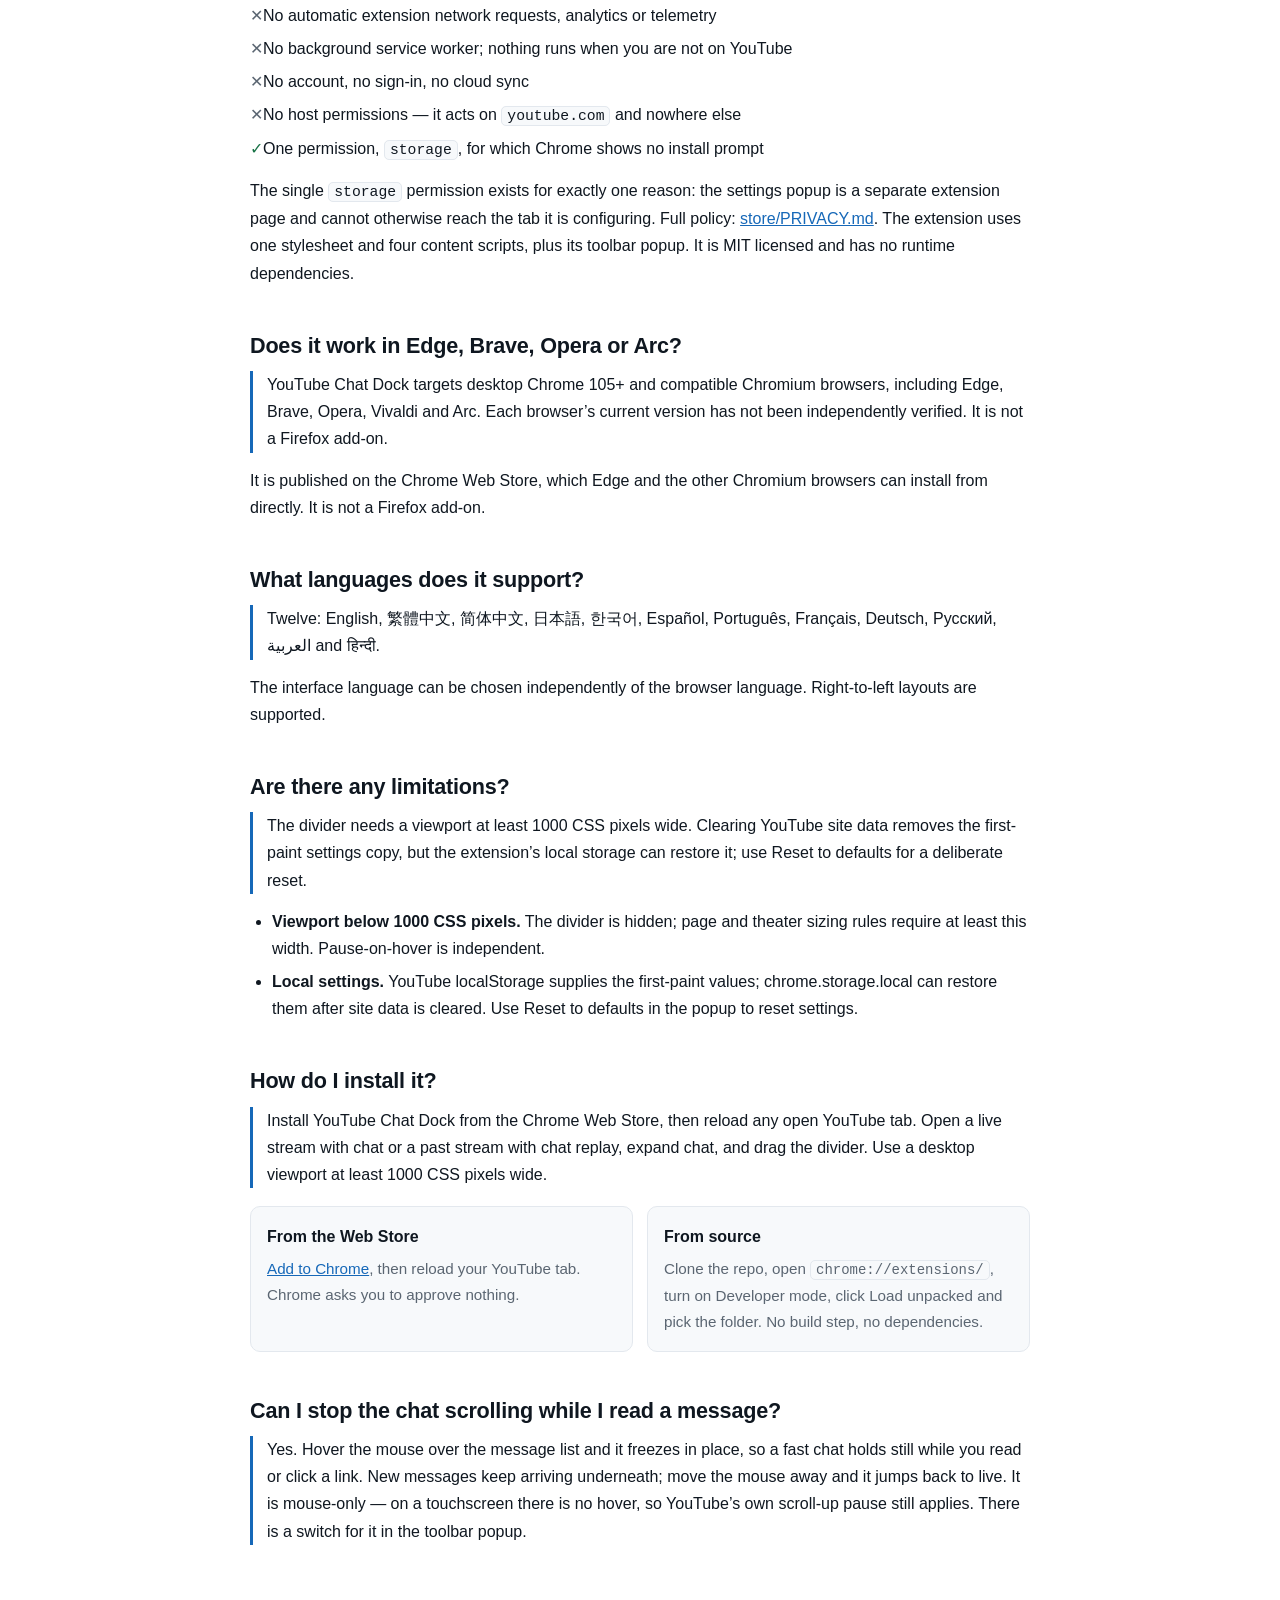
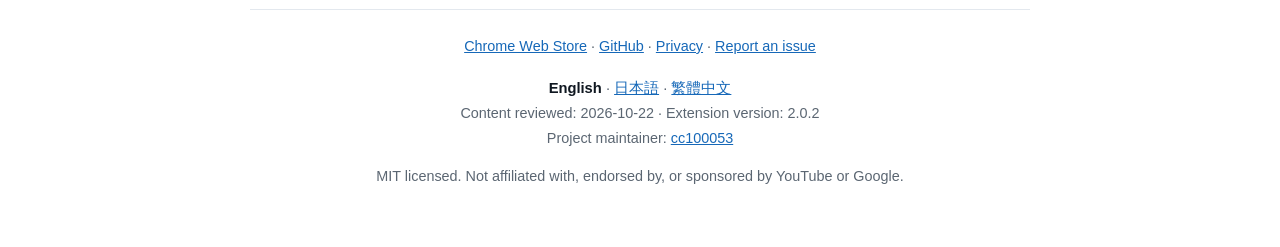
==== commit 17ac13be: "Align the landing pages with 2.0.2 and link the fullscreen guide Landing-page rewrite from the 2026-" ====
--- a/docs/index.html
+++ b/docs/index.html
@@ -4,12 +4,9 @@
   Edit the strings in that script and re-run it, or the next run silently
   reverts whatever you changed here.
 
-  The page exists for search and for answer engines, which is why it is shaped
-  this way: the store listing cannot rank for long-tail how-to queries, and a
-  README ranks for little beyond the brand name. Every H2 is a question someone
-  actually types, and each answer opens with a direct sentence rather than a
-  preamble — that first sentence is what gets lifted into a snippet or an LLM
-  answer.
+  Each FAQ opens with a direct answer, with product requirements and known
+  limitations in visible text. Structured data describes that same content;
+  it does not guarantee indexing, rich results or inclusion in AI answers.
 
   The FAQPage JSON-LD below is emitted from the same strings as the visible
   answers, so the two cannot disagree. store/package.sh still compares them.
@@ -22,6 +19,7 @@
 <head>
 <meta charset="utf-8">
 <meta name="viewport" content="width=device-width, initial-scale=1">
+<meta name="google-site-verification" content="X-KrR5b2eGuzlJ2QcIurhjjBLHPYHLdLk2P5m0q5zqM" />
 <title>YouTube Chat Dock — Live Chat Side Panel for YouTube</title>
 <meta name="description" content="Free Chrome extension that docks YouTube live chat and chat replay as a resizable side panel beside the video — in page view, theater mode and true fullscreen.">
 <link rel="canonical" href="https://cc100053.github.io/YouTube-Chat-Dock/">
@@ -104,6 +102,8 @@
 .card p{margin:0; color:var(--muted); font-size:.95rem}
 
 table{width:100%; border-collapse:collapse; margin:14px 0; font-size:.95rem}
+caption{text-align:start; font-size:1.2rem; font-weight:600; color:var(--fg)}
+.facts th{width:24%}
 th,td{text-align:start; padding:9px 10px; border-bottom:1px solid var(--line); vertical-align:top}
 th{color:var(--muted); font-weight:600}
 .scroller{overflow-x:auto}
@@ -133,8 +133,15 @@
     <a class="btn" href="https://chromewebstore.google.com/detail/youtube-chat-dock/bkmbhlkcjbkjapbamkidacajjfhoiiam">Add to Chrome — free</a>
     <a class="btn ghost" href="https://github.com/cc100053/YouTube-Chat-Dock">View the source on GitHub</a>
   </div>
-  <p class="meta">Chrome 105+ and any Chromium browser · one permission, no permission prompt · no data collected · 12 languages · MIT licensed</p>
+  <p class="meta">Desktop Chrome 105+ and compatible Chromium browsers · storage permission only · no automatic data collection · 12 interface languages · MIT licensed</p>
 </header>
+
+<main>
+<table class="facts">
+  <caption>YouTube Chat Dock at a glance</caption>
+  <tbody><tr><th scope="row">Extension version</th><td>2.0.2</td></tr><tr><th scope="row">Price and license</th><td>Free and open source under the MIT license</td></tr><tr><th scope="row">Works with</th><td>Existing YouTube live chat and chat replay; it does not create chat for videos without it</td></tr><tr><th scope="row">Display modes</th><td>Page view, theater mode and true fullscreen, with a saved width for each</td></tr><tr><th scope="row">Minimum viewport</th><td>1000 CSS pixels wide to use the divider; chat widths start at 120 CSS pixels and depend on available space</td></tr></tbody>
+</table>
+<nav aria-label="On this page"><ul><li><a href="#faq-2">Can I resize YouTube’s live chat?</a></li><li><a href="#faq-4">Does live chat work in fullscreen on YouTube?</a></li><li><a href="#faq-9">Does YouTube Chat Dock collect any data?</a></li><li><a href="#faq-12">Are there any limitations?</a></li><li><a href="#faq-13">How do I install it?</a></li></ul></nav>
 
 <!--
   MP4, not a GIF, and that is measured rather than preferred. The clip is
@@ -142,92 +149,123 @@
   pixel changes every frame and GIF's inter-frame compression has nothing to
   work with: the same 2.8 seconds measured 4.3MB as a 480px GIF that looked
   rough, against 2.0MB as a 1280px MP4 that does not.
-  autoplay+muted+loop+playsinline behaves like a GIF anyway, and is the
-  combination iOS Safari requires to play inline at all.
+  Playback controls let readers start and pause the clip without autoplay.
 -->
 <figure>
   <video class="shot" src="assets/demo.mp4" poster="assets/demo-poster.jpg"
          width="1280" height="732"
-         autoplay loop muted playsinline preload="metadata"
+         controls loop muted playsinline preload="none"
          aria-label="Screen recording: YouTube in true fullscreen with live chat docked as a side panel beside the video. The panel is flipped to the other side, then resized by dragging the divider from 528px down to 184px, with the video resizing to fit and never cropping.">
   </video>
   <figcaption>True fullscreen, on a live stream. Chat flips to the other side, then the divider is dragged from 528px down to 184px — the player resizes to fit and the video is never cropped.</figcaption>
 </figure>
+<p>Recorded demonstration. See the FAQ for setup requirements and limitations.</p>
 
 <figure>
-  <img class="shot" src="assets/screenshot-1-side-panel.png" width="1280" height="800"
+  <img class="shot" loading="lazy" decoding="async" src="assets/screenshot-1-side-panel.png" width="1280" height="800"
        alt="YouTube live chat docked as a resizable column to the right of the video, with a draggable divider between them">
   <figcaption>Chat as a real column beside the player, with a draggable divider between them.</figcaption>
 </figure>
 
+<div id="faq">
+<section id="faq-1">
+
 <h2>How do I put YouTube live chat next to the video?</h2>
 
 <p class="answer">
-  Install a browser extension that docks it — YouTube gives you no control over how wide chat is or where it sits. There is no setting anywhere to resize the chat panel or to move it, in any of the three view modes.
+  Install YouTube Chat Dock from the Chrome Web Store, reload YouTube, and open a live stream with chat or a video with chat replay. On a desktop viewport at least 1000 CSS pixels wide, drag the divider to resize the existing chat beside the video.
 </p>
 
 <p>YouTube Chat Dock re-lays out the chat that is already on the page, so it stays YouTube’s own chat with YouTube’s own features — Super Chat, emotes, moderation tools, member badges. Nothing is re-implemented and nothing is proxied. What changes is where the chat sits and how wide it is.</p>
 
+</section>
+
+<section id="faq-2">
+
 <h2>Can I resize YouTube’s live chat?</h2>
 
 <p class="answer">
   Yes, by dragging the divider between the video and the chat. Page view, theater mode and fullscreen each remember their own width, so going fullscreen does not undo your layout.
 </p>
 
-<ul><li>Drag the divider to any width from 120px up.</li><li>Double-click the divider to snap back to the default.</li><li>Focus the divider and use the arrow keys — Shift for bigger steps, Home and End for the limits.</li><li>Hover the divider and click the &#8646; toggle to move chat to the other side. The choice sticks.</li><li>Or use the sliders in the toolbar popup, which preview live as you drag.</li></ul>
+<ul><li>Drag the divider to resize, starting at 120 CSS pixels; the maximum depends on available viewport space.</li><li>Double-click the divider to restore the default width.</li><li>Focus the divider and use the arrow keys — Shift for bigger steps, Home and End for the limits.</li><li>Hover the divider and click the side toggle, or use the toolbar popup, to switch sides. Your choice is saved.</li><li>Or use the sliders in the toolbar popup, which preview live as you drag.</li></ul>
 
 <figure>
-  <img class="shot" src="assets/screenshot-2-drag-to-resize.png" width="1280" height="800"
+  <img class="shot" loading="lazy" decoding="async" src="assets/screenshot-2-drag-to-resize.png" width="1280" height="800"
        alt="Illustration of the divider being dragged, with the video resizing to fit the space left over">
   <figcaption>The player is resized to fit the space left over, so the video is never cropped.</figcaption>
 </figure>
 
+</section>
+
+<section id="faq-3">
+
 <h2>Why can’t I resize the chat in YouTube’s theater mode?</h2>
 
 <p class="answer">
-  Because YouTube pins the chat beside the player at a width it picks for you, and there is no setting anywhere to change it. This extension makes that width yours: drag the divider and the player resizes to match, so the two always tile the window exactly.
+  YouTube controls the native theater-mode chat width. YouTube Chat Dock adds a draggable divider so you can adjust that width and resize the player alongside it. The divider requires a viewport at least 1000 CSS pixels wide.
 </p>
 
 <p>YouTube used to behave differently here. It narrowed the player to reserve a side column, then left that column empty and dropped chat below the video — which is where the complaint about chat going underneath the video in theater mode came from. That was measured identical with this extension enabled and disabled, so it was never damage an extension was doing. YouTube has since changed it: measured at 1920&times;769 on two live streams and a chat replay, the chat is pinned beside the player and stays there while you scroll, so the recommended videos scroll past underneath it. This extension follows the current layout and changes nothing about it except the width.</p>
 
+</section>
+
+<section id="faq-4">
+
 <h2>Does live chat work in fullscreen on YouTube?</h2>
 
 <p class="answer">
-  Yes, but not on your terms — you cannot resize it or decide where it sits. With this extension chat is docked beside the video at its own remembered width, so it covers nothing and the video is never cropped.
-</p>
+  YouTube Chat Dock keeps existing YouTube live chat and chat replay beside the video in true fullscreen. Drag the divider to adjust the chat width; the player resizes to fit without cropping the video. Fullscreen remembers its own width.
+</p>
+
+<p>Step-by-step guide: <a href="https://cc100053.github.io/YouTube-Chat-Dock/guides/youtube-live-chat-fullscreen/">How to keep YouTube live chat beside the video in fullscreen</a></p>
 
 <figure>
-  <img class="shot" src="assets/screenshot-3-fullscreen.png" width="1280" height="800"
+  <img class="shot" loading="lazy" decoding="async" src="assets/screenshot-3-fullscreen.png" width="1280" height="800"
        alt="Illustration of chat docked beside the video in true fullscreen, with the video uncropped">
   <figcaption>True fullscreen, chat still docked.</figcaption>
 </figure>
 
+</section>
+
+<section id="faq-5">
+
 <h2>Does this work with chat replay on old streams?</h2>
 
 <p class="answer">
-  Yes. Chat replay on a VOD is docked and resized exactly like live chat on an active stream, with no separate setting.
-</p>
+  Yes. YouTube Chat Dock docks and resizes chat replay on past live streams that already have replay available. It does not restore missing or disabled chat replay.
+</p>
+
+</section>
+
+<section id="faq-6">
 
 <h2>Why does YouTube’s chat replay go blank in fullscreen?</h2>
 
 <p class="answer">
-  Because the replay stalls: messages stop arriving and never resume, and the only cures used to be reloading the page or re-picking the chat mode by hand. It is YouTube’s own bug — it happens with no extension installed at all. YouTube Chat Dock spots a stalled replay after a fullscreen switch and restarts it for you, keeping whichever chat mode you had selected.
+  A stalled YouTube replay can leave chat blank after a fullscreen switch, even without extensions. YouTube Chat Dock detects this specific stall and reselects the current chat mode to restart replay. It is not a fix for every blank-chat or network problem.
 </p>
 
 <p>Measured on a stalled replay: the message list holds a single item — YouTube’s own “Live chat replay is on” notice — while the panel is the right size, fully visible, and the video plays normally, so nothing looks broken from the outside. Reloading the chat frame does <em>not</em> fix it, because that frame is holding a dead token. Picking a mode in the chat header does, because YouTube fetches a fresh one and rebuilds the list. The extension re-picks the mode that is <em>already</em> selected, so Top chat replay stays Top chat replay, and it can be switched off in the popup.</p>
 
+</section>
+
+<section id="faq-7">
+
 <h2>Can I move YouTube chat to the left side?</h2>
 
 <p class="answer">
-  Yes. Hover the divider and click the ⇆ toggle, or flip the switch in the toolbar popup. The choice persists across videos and sessions.
-</p>
-
-<p>In right-to-left interface languages such as Arabic, the toggle mirrors with the rest of the layout rather than inverting, so “the other side” always means what it looks like it means.</p>
+  Yes. Hover the divider and click the side toggle, or use the toolbar popup. YouTube Chat Dock saves your side preference. Version 2.0.2 fixes switching sides in YouTube’s new fixed side-rail page layout, including right-to-left layouts.
+</p>
+
+</section>
+
+<section id="faq-8">
 
 <h2>What settings does it have?</h2>
 
 <p class="answer">
-  An on/off switch, a chat-replay fix, a language picker, a side toggle, three width sliders and a reset — all in the toolbar popup. You never have to open it, though: the divider does everything the sliders do, and it can be resized with the arrow keys too.
+  The toolbar popup has a docking switch, chat-replay fix, pause-on-hover switch, language picker, side toggle, three width sliders and reset. The docking switch controls the layout and divider; pause-on-hover and replay recovery have independent switches.
 </p>
 
 <div class="scroller">
@@ -238,61 +276,91 @@
 </div>
 
 <figure>
-  <img class="shot" src="assets/screenshot-5-settings.png" width="1280" height="800"
+  <img class="shot" loading="lazy" decoding="async" src="assets/screenshot-5-settings.png" width="1280" height="800"
        alt="The settings popup, showing an enable switch, language picker, side toggle and three width sliders">
 </figure>
 
+</section>
+
+<section id="faq-9">
+
 <h2>Does YouTube Chat Dock collect any data?</h2>
 
 <p class="answer">
-  No. It collects nothing, transmits nothing, and makes no network requests of any kind — no analytics, no telemetry, no remote configuration. Your settings are stored in your own browser and never leave the device.
-</p>
-
-<ul class="privacy"><li class="no">No data collected, transmitted, or sold — not anonymised, not aggregated</li><li class="no">No network requests, no analytics, no telemetry</li><li class="no">No background service worker; nothing runs when you are not on YouTube</li><li class="no">No account, no sign-in, no cloud sync</li><li class="no">No host permissions — it acts on <code>youtube.com</code> and nowhere else</li><li class="yes">One permission, <code>storage</code>, for which Chrome shows no install prompt</li></ul>
-
-<p>The single <code>storage</code> permission exists for exactly one reason: the settings popup is a separate extension page and cannot otherwise reach the tab it is configuring. Full policy: <a href="https://github.com/cc100053/YouTube-Chat-Dock/blob/main/store/PRIVACY.md">store/PRIVACY.md</a>. The whole extension is one stylesheet and one small script, MIT licensed, and readable end to end in about ten minutes.</p>
+  The extension has no automatic data collection, analytics, telemetry or remote configuration. Settings stay on your device. If you choose to open the external feedback form, its URL includes the extension version and selected interface language; submitting feedback is optional.
+</p>
+
+<ul class="privacy"><li class="no">No automatic data collection or sale; optional feedback is submitted separately</li><li class="no">No automatic extension network requests, analytics or telemetry</li><li class="no">No background service worker; nothing runs when you are not on YouTube</li><li class="no">No account, no sign-in, no cloud sync</li><li class="no">No host permissions — it acts on <code>youtube.com</code> and nowhere else</li><li class="yes">One permission, <code>storage</code>, for which Chrome shows no install prompt</li></ul>
+
+<p>The single <code>storage</code> permission exists for exactly one reason: the settings popup is a separate extension page and cannot otherwise reach the tab it is configuring. Full policy: <a href="https://github.com/cc100053/YouTube-Chat-Dock/blob/main/store/PRIVACY.md">store/PRIVACY.md</a>. The extension uses one stylesheet and four content scripts, plus its toolbar popup. It is MIT licensed and has no runtime dependencies.</p>
+
+</section>
+
+<section id="faq-10">
 
 <h2>Does it work in Edge, Brave, Opera or Arc?</h2>
 
 <p class="answer">
-  Yes. It is a Manifest V3 extension with no dependencies, and it runs on Chrome 105 and up and on any Chromium-based browser — Edge, Brave, Opera, Vivaldi, Arc.
+  YouTube Chat Dock targets desktop Chrome 105+ and compatible Chromium browsers, including Edge, Brave, Opera, Vivaldi and Arc. Each browser’s current version has not been independently verified. It is not a Firefox add-on.
 </p>
 
 <p>It is published on the Chrome Web Store, which Edge and the other Chromium browsers can install from directly. It is not a Firefox add-on.</p>
 
+</section>
+
+<section id="faq-11">
+
 <h2>What languages does it support?</h2>
 
 <p class="answer">
   Twelve: English, 繁體中文, 简体中文, 日本語, 한국어, Español, Português, Français, Deutsch, Русский, العربية and हिन्दी.
 </p>
 
-<p>The picker is independent of the browser’s language, so Chrome can be in one language and the extension in another. Right-to-left layouts are handled properly rather than mirrored by accident.</p>
+<p>The interface language can be chosen independently of the browser language. Right-to-left layouts are supported.</p>
+
+</section>
+
+<section id="faq-12">
 
 <h2>Are there any limitations?</h2>
 
 <p class="answer">
-  Two worth knowing. Below a 1000px browser window it deliberately does nothing, and clearing site data for youtube.com resets your saved widths.
-</p>
-
-<ul><li><strong>Windows narrower than 1000px.</strong> YouTube switches to a single-column layout there and puts chat under the video. The extension stays out of the way rather than fighting YouTube’s own responsive layout.</li><li><strong>Clearing site data resets widths.</strong> They are kept in <code>localStorage</code> so they can be applied <em>before</em> the page paints, which is what stops the layout flickering on every load.</li></ul>
+  The divider needs a viewport at least 1000 CSS pixels wide. Clearing YouTube site data removes the first-paint settings copy, but the extension’s local storage can restore it; use Reset to defaults for a deliberate reset.
+</p>
+
+<ul><li><strong>Viewport below 1000 CSS pixels.</strong> The divider is hidden; page and theater sizing rules require at least this width. Pause-on-hover is independent.</li><li><strong>Local settings.</strong> YouTube localStorage supplies the first-paint values; chrome.storage.local can restore them after site data is cleared. Use Reset to defaults in the popup to reset settings.</li></ul>
+
+</section>
+
+<section id="faq-13">
 
 <h2>How do I install it?</h2>
 
 <p class="answer">
-  Install it from the Chrome Web Store in one click, then reload any open YouTube tab. There is nothing to configure to get the side panel.
+  Install YouTube Chat Dock from the Chrome Web Store, then reload any open YouTube tab. Open a live stream with chat or a past stream with chat replay, expand chat, and drag the divider. Use a desktop viewport at least 1000 CSS pixels wide.
 </p>
 
 <div class="grid"><div class="card"><h3>From the Web Store</h3><p><a href="https://chromewebstore.google.com/detail/youtube-chat-dock/bkmbhlkcjbkjapbamkidacajjfhoiiam">Add to Chrome</a>, then reload your YouTube tab. Chrome asks you to approve nothing.</p></div><div class="card"><h3>From source</h3><p>Clone the repo, open <code>chrome://extensions/</code>, turn on Developer mode, click Load unpacked and pick the folder. No build step, no dependencies.</p></div></div>
 
+</section>
+
+<section id="faq-14">
+
 <h2>Can I stop the chat scrolling while I read a message?</h2>
 
 <p class="answer">
   Yes. Hover the mouse over the message list and it freezes in place, so a fast chat holds still while you read or click a link. New messages keep arriving underneath; move the mouse away and it jumps back to live. It is mouse-only — on a touchscreen there is no hover, so YouTube’s own scroll-up pause still applies. There is a switch for it in the toolbar popup.
 </p>
+
+</section>
+</div>
+</main>
 
 <footer>
   <p><a href="https://chromewebstore.google.com/detail/youtube-chat-dock/bkmbhlkcjbkjapbamkidacajjfhoiiam">Chrome Web Store</a> <span aria-hidden="true">&middot;</span> <a href="https://github.com/cc100053/YouTube-Chat-Dock">GitHub</a> <span aria-hidden="true">&middot;</span> <a href="https://github.com/cc100053/YouTube-Chat-Dock/blob/main/store/PRIVACY.md">Privacy</a> <span aria-hidden="true">&middot;</span> <a href="https://github.com/cc100053/YouTube-Chat-Dock/issues">Report an issue</a></p>
   <nav class="langs" aria-label="Language"><strong aria-current="true">English</strong> <span aria-hidden="true">·</span> <a href="https://cc100053.github.io/YouTube-Chat-Dock/ja/" hreflang="ja">日本語</a> <span aria-hidden="true">·</span> <a href="https://cc100053.github.io/YouTube-Chat-Dock/zh-TW/" hreflang="zh-TW">繁體中文</a></nav>
+  <p>Content reviewed: <time datetime="2026-10-22">2026-10-22</time> · Extension version: 2.0.2<br>
+  Project maintainer: <a href="https://github.com/cc100053" rel="author">cc100053</a></p>
   <p>MIT licensed. Not affiliated with, endorsed by, or sponsored by YouTube or Google.</p>
 </footer>
 
@@ -309,15 +377,28 @@
       "description": "A Chrome extension that turns YouTube's live chat and chat replay into a resizable side panel beside the video, in page view, theater mode and true fullscreen.",
       "applicationCategory": "BrowserApplication",
       "applicationSubCategory": "Chrome Extension",
-      "operatingSystem": "Chrome 105+, Microsoft Edge, Brave, Opera, Vivaldi, Arc",
-      "browserRequirements": "Requires Chrome 105 or any Chromium-based browser",
-      "softwareVersion": "2.0.0",
+      "softwareRequirements": "Requires desktop Chrome 105+ or a compatible Chromium browser",
+      "softwareVersion": "2.0.2",
       "url": "https://cc100053.github.io/YouTube-Chat-Dock/",
       "inLanguage": [
         "en",
+        "zh-Hant",
+        "zh-Hans",
         "ja",
-        "zh-Hant"
+        "ko",
+        "es",
+        "pt-BR",
+        "fr",
+        "de",
+        "ru",
+        "ar",
+        "hi"
       ],
+      "author": {
+        "@type": "Person",
+        "name": "cc100053",
+        "url": "https://github.com/cc100053"
+      },
       "downloadUrl": "https://chromewebstore.google.com/detail/youtube-chat-dock/bkmbhlkcjbkjapbamkidacajjfhoiiam",
       "installUrl": "https://chromewebstore.google.com/detail/youtube-chat-dock/bkmbhlkcjbkjapbamkidacajjfhoiiam",
       "screenshot": "https://cc100053.github.io/YouTube-Chat-Dock/assets/screenshot-1-side-panel.png",
@@ -335,7 +416,7 @@
         "Works in true fullscreen, where YouTube gives you no control over the chat's width or position",
         "Makes the theater-mode chat width adjustable, with the player resizing to match",
         "Chat replay on VODs behaves exactly like live chat",
-        "Chat can be moved to either side",
+        "Move chat to either side, including in the fixed side-rail page layout",
         "Right-to-left layouts supported",
         "12 interface languages, independent of the browser language",
         "Chat freezes while the mouse is over it, so a fast chat can be read"
@@ -344,18 +425,26 @@
     {
       "@type": "FAQPage",
       "@id": "https://cc100053.github.io/YouTube-Chat-Dock/#faq",
+      "url": "https://cc100053.github.io/YouTube-Chat-Dock/",
+      "name": "YouTube Chat Dock — Live Chat Side Panel for YouTube",
       "inLanguage": "en",
+      "lastReviewed": "2026-10-22",
+      "about": {
+        "@id": "https://cc100053.github.io/YouTube-Chat-Dock/#app"
+      },
       "mainEntity": [
         {
           "@type": "Question",
+          "@id": "https://cc100053.github.io/YouTube-Chat-Dock/#faq-1",
           "name": "How do I put YouTube live chat next to the video?",
           "acceptedAnswer": {
             "@type": "Answer",
-            "text": "Install a browser extension that docks it — YouTube gives you no control over how wide chat is or where it sits. There is no setting anywhere to resize the chat panel or to move it, in any of the three view modes."
-          }
-        },
-        {
-          "@type": "Question",
+            "text": "Install YouTube Chat Dock from the Chrome Web Store, reload YouTube, and open a live stream with chat or a video with chat replay. On a desktop viewport at least 1000 CSS pixels wide, drag the divider to resize the existing chat beside the video."
+          }
+        },
+        {
+          "@type": "Question",
+          "@id": "https://cc100053.github.io/YouTube-Chat-Dock/#faq-2",
           "name": "Can I resize YouTube’s live chat?",
           "acceptedAnswer": {
             "@type": "Answer",
@@ -364,70 +453,79 @@
         },
         {
           "@type": "Question",
+          "@id": "https://cc100053.github.io/YouTube-Chat-Dock/#faq-3",
           "name": "Why can’t I resize the chat in YouTube’s theater mode?",
           "acceptedAnswer": {
             "@type": "Answer",
-            "text": "Because YouTube pins the chat beside the player at a width it picks for you, and there is no setting anywhere to change it. This extension makes that width yours: drag the divider and the player resizes to match, so the two always tile the window exactly."
-          }
-        },
-        {
-          "@type": "Question",
+            "text": "YouTube controls the native theater-mode chat width. YouTube Chat Dock adds a draggable divider so you can adjust that width and resize the player alongside it. The divider requires a viewport at least 1000 CSS pixels wide."
+          }
+        },
+        {
+          "@type": "Question",
+          "@id": "https://cc100053.github.io/YouTube-Chat-Dock/#faq-4",
           "name": "Does live chat work in fullscreen on YouTube?",
           "acceptedAnswer": {
             "@type": "Answer",
-            "text": "Yes, but not on your terms — you cannot resize it or decide where it sits. With this extension chat is docked beside the video at its own remembered width, so it covers nothing and the video is never cropped."
-          }
-        },
-        {
-          "@type": "Question",
+            "text": "YouTube Chat Dock keeps existing YouTube live chat and chat replay beside the video in true fullscreen. Drag the divider to adjust the chat width; the player resizes to fit without cropping the video. Fullscreen remembers its own width."
+          }
+        },
+        {
+          "@type": "Question",
+          "@id": "https://cc100053.github.io/YouTube-Chat-Dock/#faq-5",
           "name": "Does this work with chat replay on old streams?",
           "acceptedAnswer": {
             "@type": "Answer",
-            "text": "Yes. Chat replay on a VOD is docked and resized exactly like live chat on an active stream, with no separate setting."
-          }
-        },
-        {
-          "@type": "Question",
+            "text": "Yes. YouTube Chat Dock docks and resizes chat replay on past live streams that already have replay available. It does not restore missing or disabled chat replay."
+          }
+        },
+        {
+          "@type": "Question",
+          "@id": "https://cc100053.github.io/YouTube-Chat-Dock/#faq-6",
           "name": "Why does YouTube’s chat replay go blank in fullscreen?",
           "acceptedAnswer": {
             "@type": "Answer",
-            "text": "Because the replay stalls: messages stop arriving and never resume, and the only cures used to be reloading the page or re-picking the chat mode by hand. It is YouTube’s own bug — it happens with no extension installed at all. YouTube Chat Dock spots a stalled replay after a fullscreen switch and restarts it for you, keeping whichever chat mode you had selected."
-          }
-        },
-        {
-          "@type": "Question",
+            "text": "A stalled YouTube replay can leave chat blank after a fullscreen switch, even without extensions. YouTube Chat Dock detects this specific stall and reselects the current chat mode to restart replay. It is not a fix for every blank-chat or network problem."
+          }
+        },
+        {
+          "@type": "Question",
+          "@id": "https://cc100053.github.io/YouTube-Chat-Dock/#faq-7",
           "name": "Can I move YouTube chat to the left side?",
           "acceptedAnswer": {
             "@type": "Answer",
-            "text": "Yes. Hover the divider and click the ⇆ toggle, or flip the switch in the toolbar popup. The choice persists across videos and sessions."
-          }
-        },
-        {
-          "@type": "Question",
+            "text": "Yes. Hover the divider and click the side toggle, or use the toolbar popup. YouTube Chat Dock saves your side preference. Version 2.0.2 fixes switching sides in YouTube’s new fixed side-rail page layout, including right-to-left layouts."
+          }
+        },
+        {
+          "@type": "Question",
+          "@id": "https://cc100053.github.io/YouTube-Chat-Dock/#faq-8",
           "name": "What settings does it have?",
           "acceptedAnswer": {
             "@type": "Answer",
-            "text": "An on/off switch, a chat-replay fix, a language picker, a side toggle, three width sliders and a reset — all in the toolbar popup. You never have to open it, though: the divider does everything the sliders do, and it can be resized with the arrow keys too."
-          }
-        },
-        {
-          "@type": "Question",
+            "text": "The toolbar popup has a docking switch, chat-replay fix, pause-on-hover switch, language picker, side toggle, three width sliders and reset. The docking switch controls the layout and divider; pause-on-hover and replay recovery have independent switches."
+          }
+        },
+        {
+          "@type": "Question",
+          "@id": "https://cc100053.github.io/YouTube-Chat-Dock/#faq-9",
           "name": "Does YouTube Chat Dock collect any data?",
           "acceptedAnswer": {
             "@type": "Answer",
-            "text": "No. It collects nothing, transmits nothing, and makes no network requests of any kind — no analytics, no telemetry, no remote configuration. Your settings are stored in your own browser and never leave the device."
-          }
-        },
-        {
-          "@type": "Question",
+            "text": "The extension has no automatic data collection, analytics, telemetry or remote configuration. Settings stay on your device. If you choose to open the external feedback form, its URL includes the extension version and selected interface language; submitting feedback is optional."
+          }
+        },
+        {
+          "@type": "Question",
+          "@id": "https://cc100053.github.io/YouTube-Chat-Dock/#faq-10",
           "name": "Does it work in Edge, Brave, Opera or Arc?",
           "acceptedAnswer": {
             "@type": "Answer",
-            "text": "Yes. It is a Manifest V3 extension with no dependencies, and it runs on Chrome 105 and up and on any Chromium-based browser — Edge, Brave, Opera, Vivaldi, Arc."
-          }
-        },
-        {
-          "@type": "Question",
+            "text": "YouTube Chat Dock targets desktop Chrome 105+ and compatible Chromium browsers, including Edge, Brave, Opera, Vivaldi and Arc. Each browser’s current version has not been independently verified. It is not a Firefox add-on."
+          }
+        },
+        {
+          "@type": "Question",
+          "@id": "https://cc100053.github.io/YouTube-Chat-Dock/#faq-11",
           "name": "What languages does it support?",
           "acceptedAnswer": {
             "@type": "Answer",
@@ -436,22 +534,25 @@
         },
         {
           "@type": "Question",
+          "@id": "https://cc100053.github.io/YouTube-Chat-Dock/#faq-12",
           "name": "Are there any limitations?",
           "acceptedAnswer": {
             "@type": "Answer",
-            "text": "Two worth knowing. Below a 1000px browser window it deliberately does nothing, and clearing site data for youtube.com resets your saved widths."
-          }
-        },
-        {
-          "@type": "Question",
+            "text": "The divider needs a viewport at least 1000 CSS pixels wide. Clearing YouTube site data removes the first-paint settings copy, but the extension’s local storage can restore it; use Reset to defaults for a deliberate reset."
+          }
+        },
+        {
+          "@type": "Question",
+          "@id": "https://cc100053.github.io/YouTube-Chat-Dock/#faq-13",
           "name": "How do I install it?",
           "acceptedAnswer": {
             "@type": "Answer",
-            "text": "Install it from the Chrome Web Store in one click, then reload any open YouTube tab. There is nothing to configure to get the side panel."
-          }
-        },
-        {
-          "@type": "Question",
+            "text": "Install YouTube Chat Dock from the Chrome Web Store, then reload any open YouTube tab. Open a live stream with chat or a past stream with chat replay, expand chat, and drag the divider. Use a desktop viewport at least 1000 CSS pixels wide."
+          }
+        },
+        {
+          "@type": "Question",
+          "@id": "https://cc100053.github.io/YouTube-Chat-Dock/#faq-14",
           "name": "Can I stop the chat scrolling while I read a message?",
           "acceptedAnswer": {
             "@type": "Answer",
